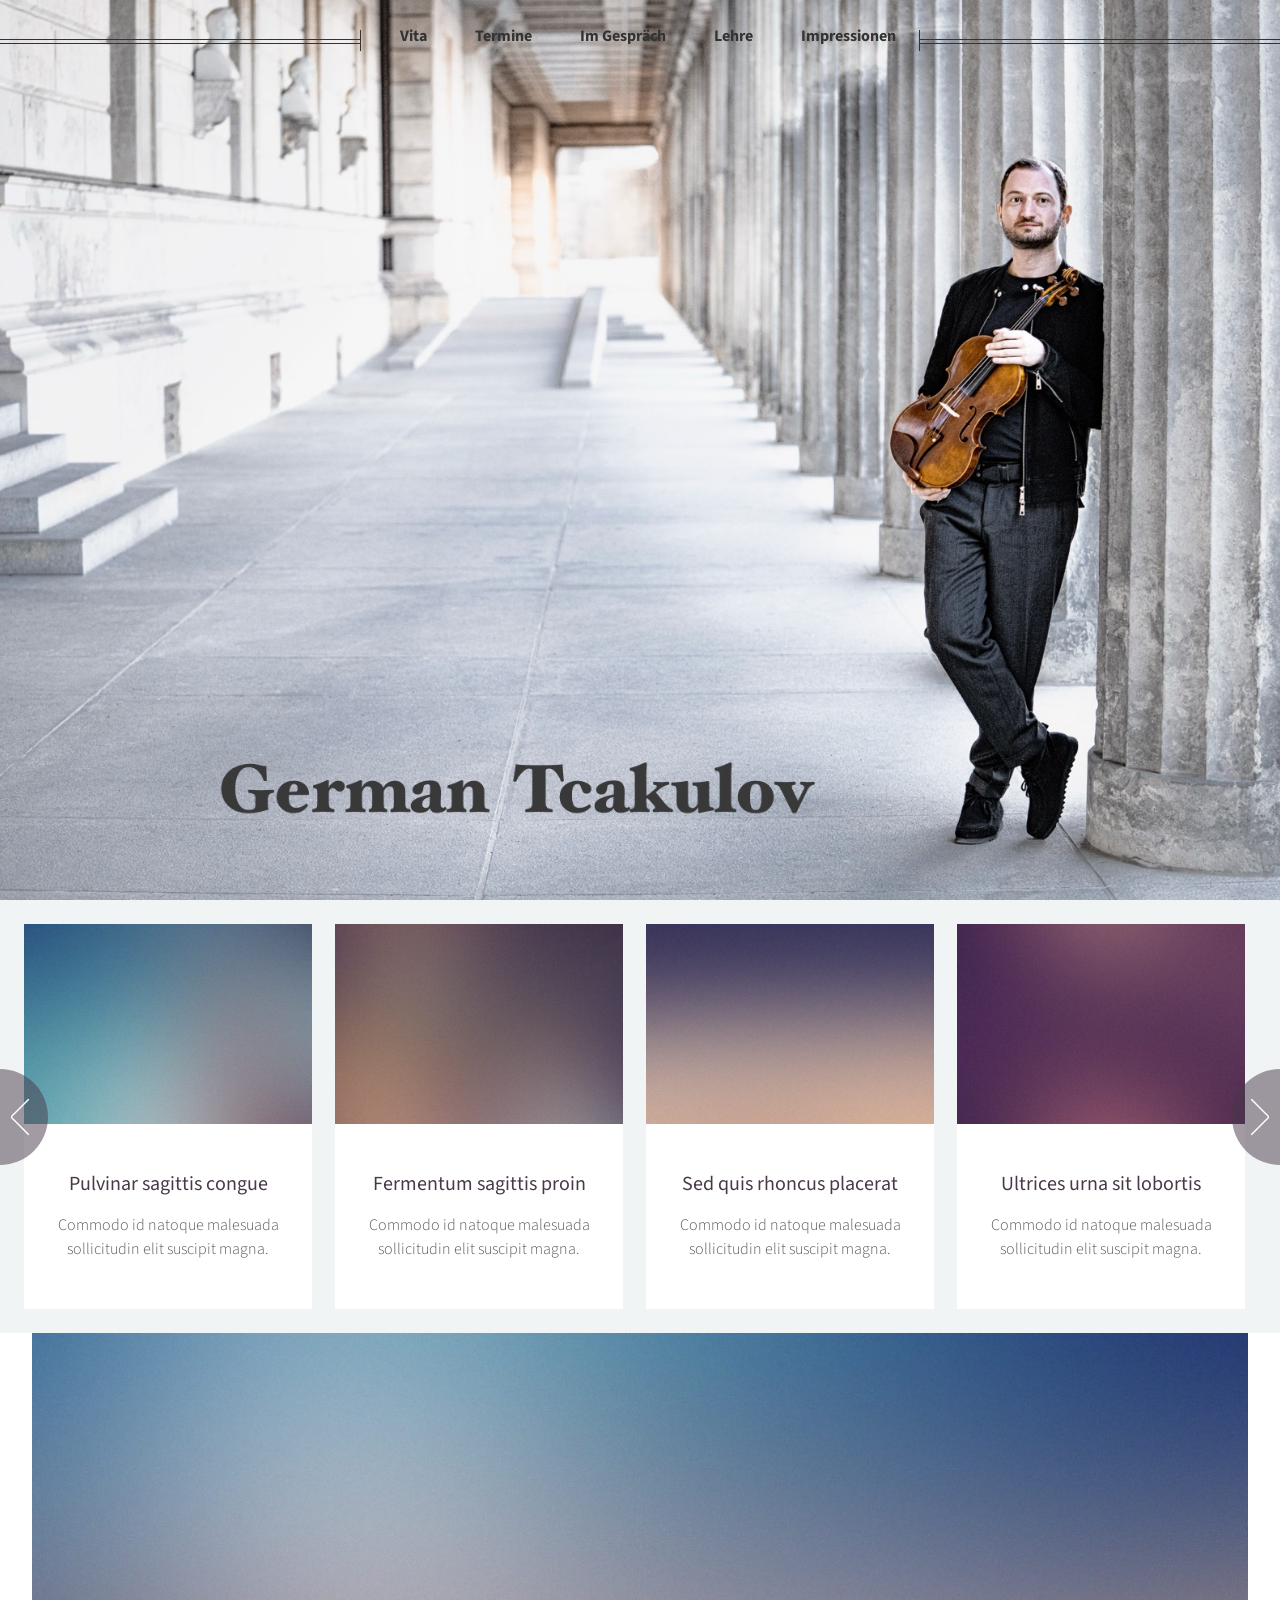
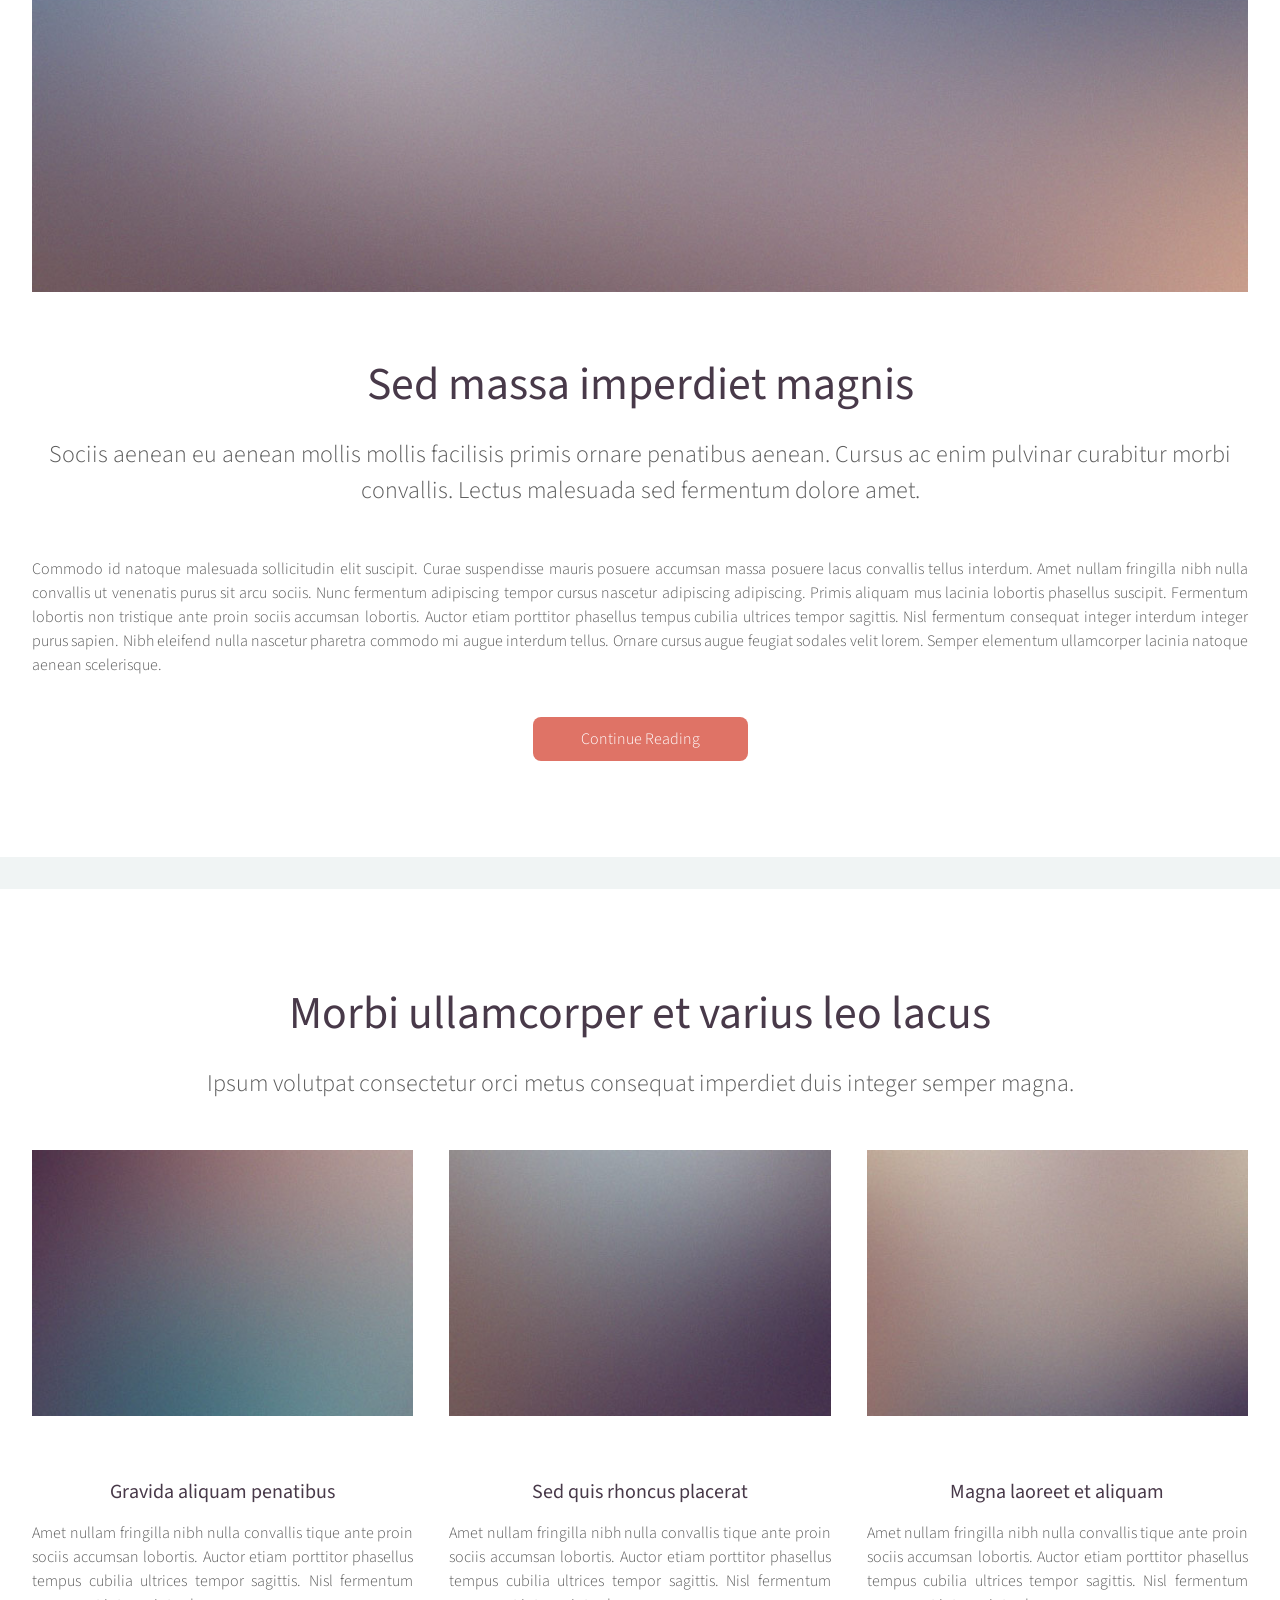
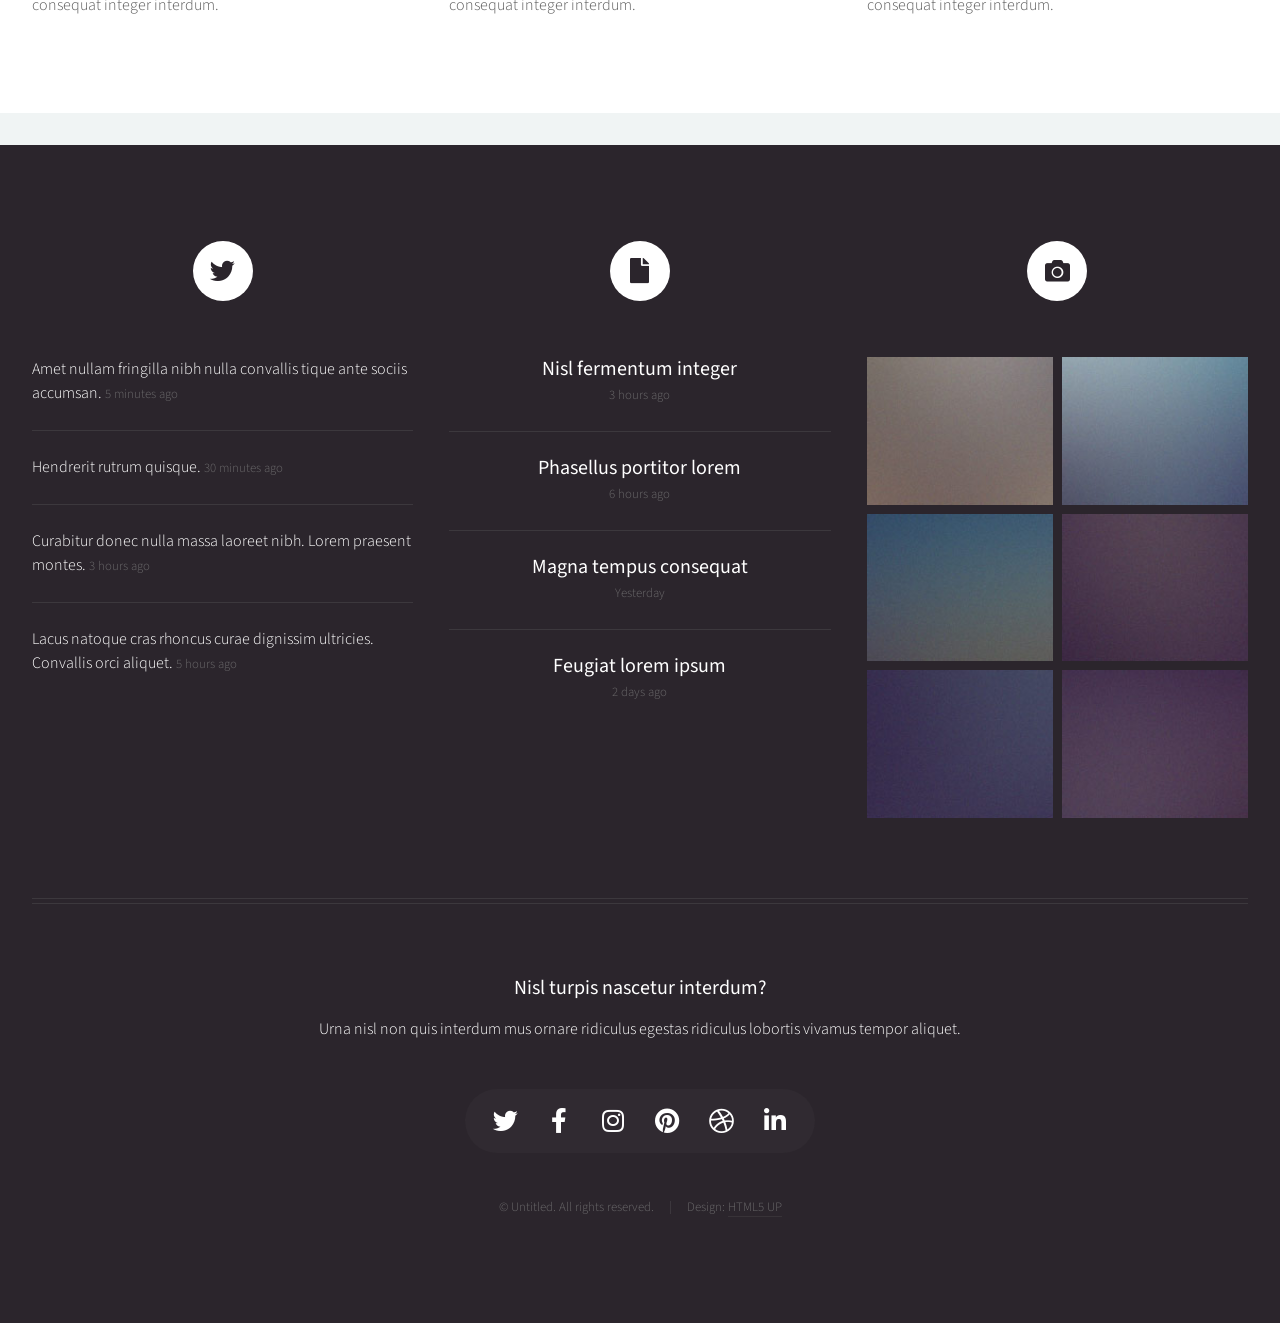
==== index.html @ 3d20ecc6 "Update index.html content" ====
<!DOCTYPE HTML>
<!--
	Helios by HTML5 UP
	html5up.net | @ajlkn
	Free for personal and commercial use under the CCA 3.0 license (html5up.net/license)
-->
<html>
	<head>
		<title>Helios by HTML5 UP</title>
		<meta charset="utf-8" />
		<meta name="viewport" content="width=device-width, initial-scale=1, user-scalable=no" />
		<link rel="stylesheet" href="assets/css/main.css" />
		<noscript><link rel="stylesheet" href="assets/css/noscript.css" /></noscript>
	</head>
	<body class="homepage is-preload">
		<div id="page-wrapper">

			<!-- Header -->
				<div id="header">

					<!-- Inner -->
						<div class="inner">
							<header>
								<h1><a href="index.html" id="logo"></a></h1>
								<hr />
								<p></p>
							</header>
							<footer>
								<a </a>
							</footer>
						</div>

					<!-- Nav -->
						<nav id="nav">
							<ul>
								<li><a href="index.html">  Vita</a></li>
								<li><a href="right-sidebar.html">Termine</a></li>
								<li><a href="right-sidebar.html">Im Gespräch</a></li>
								<li><a href="right-sidebar.html">Lehre</a></li>
								<li><a href="right-sidebar.html">Impressionen</a></li>
							<ul>
						</nav>

				</div>

		

			<!-- Carousel -->
				<section class="carousel">
					<div class="reel">

						<article>
							<a href="#" class="image featured"><img src="images/pic01.jpg" alt="" /></a>
							<header>
								<h3><a href="#">Pulvinar sagittis congue</a></h3>
							</header>
							<p>Commodo id natoque malesuada sollicitudin elit suscipit magna.</p>
						</article>

						<article>
							<a href="#" class="image featured"><img src="images/pic02.jpg" alt="" /></a>
							<header>
								<h3><a href="#">Fermentum sagittis proin</a></h3>
							</header>
							<p>Commodo id natoque malesuada sollicitudin elit suscipit magna.</p>
						</article>

						<article>
							<a href="#" class="image featured"><img src="images/pic03.jpg" alt="" /></a>
							<header>
								<h3><a href="#">Sed quis rhoncus placerat</a></h3>
							</header>
							<p>Commodo id natoque malesuada sollicitudin elit suscipit magna.</p>
						</article>

						<article>
							<a href="#" class="image featured"><img src="images/pic04.jpg" alt="" /></a>
							<header>
								<h3><a href="#">Ultrices urna sit lobortis</a></h3>
							</header>
							<p>Commodo id natoque malesuada sollicitudin elit suscipit magna.</p>
						</article>

						<article>
							<a href="#" class="image featured"><img src="images/pic05.jpg" alt="" /></a>
							<header>
								<h3><a href="#">Varius magnis sollicitudin</a></h3>
							</header>
							<p>Commodo id natoque malesuada sollicitudin elit suscipit magna.</p>
						</article>

						<article>
							<a href="#" class="image featured"><img src="images/pic01.jpg" alt="" /></a>
							<header>
								<h3><a href="#">Pulvinar sagittis congue</a></h3>
							</header>
							<p>Commodo id natoque malesuada sollicitudin elit suscipit magna.</p>
						</article>

						<article>
							<a href="#" class="image featured"><img src="images/pic02.jpg" alt="" /></a>
							<header>
								<h3><a href="#">Fermentum sagittis proin</a></h3>
							</header>
							<p>Commodo id natoque malesuada sollicitudin elit suscipit magna.</p>
						</article>

						<article>
							<a href="#" class="image featured"><img src="images/pic03.jpg" alt="" /></a>
							<header>
								<h3><a href="#">Sed quis rhoncus placerat</a></h3>
							</header>
							<p>Commodo id natoque malesuada sollicitudin elit suscipit magna.</p>
						</article>

						<article>
							<a href="#" class="image featured"><img src="images/pic04.jpg" alt="" /></a>
							<header>
								<h3><a href="#">Ultrices urna sit lobortis</a></h3>
							</header>
							<p>Commodo id natoque malesuada sollicitudin elit suscipit magna.</p>
						</article>

						<article>
							<a href="#" class="image featured"><img src="images/pic05.jpg" alt="" /></a>
							<header>
								<h3><a href="#">Varius magnis sollicitudin</a></h3>
							</header>
							<p>Commodo id natoque malesuada sollicitudin elit suscipit magna.</p>
						</article>

					</div>
				</section>

			<!-- Main -->
				<div class="wrapper style2">

					<article id="main" class="container special">
						<a href="#" class="image featured"><img src="images/pic06.jpg" alt="" /></a>
						<header>
							<h2><a href="#">Sed massa imperdiet magnis</a></h2>
							<p>
								Sociis aenean eu aenean mollis mollis facilisis primis ornare penatibus aenean. Cursus ac enim
								pulvinar curabitur morbi convallis. Lectus malesuada sed fermentum dolore amet.
							</p>
						</header>
						<p>
							Commodo id natoque malesuada sollicitudin elit suscipit. Curae suspendisse mauris posuere accumsan massa
							posuere lacus convallis tellus interdum. Amet nullam fringilla nibh nulla convallis ut venenatis purus
							sit arcu sociis. Nunc fermentum adipiscing tempor cursus nascetur adipiscing adipiscing. Primis aliquam
							mus lacinia lobortis phasellus suscipit. Fermentum lobortis non tristique ante proin sociis accumsan
							lobortis. Auctor etiam porttitor phasellus tempus cubilia ultrices tempor sagittis. Nisl fermentum
							consequat integer interdum integer purus sapien. Nibh eleifend nulla nascetur pharetra commodo mi augue
							interdum tellus. Ornare cursus augue feugiat sodales velit lorem. Semper elementum ullamcorper lacinia
							natoque aenean scelerisque.
						</p>
						<footer>
							<a href="#" class="button">Continue Reading</a>
						</footer>
					</article>

				</div>

			<!-- Features -->
				<div class="wrapper style1">

					<section id="features" class="container special">
						<header>
							<h2>Morbi ullamcorper et varius leo lacus</h2>
							<p>Ipsum volutpat consectetur orci metus consequat imperdiet duis integer semper magna.</p>
						</header>
						<div class="row">
							<article class="col-4 col-12-mobile special">
								<a href="#" class="image featured"><img src="images/pic07.jpg" alt="" /></a>
								<header>
									<h3><a href="#">Gravida aliquam penatibus</a></h3>
								</header>
								<p>
									Amet nullam fringilla nibh nulla convallis tique ante proin sociis accumsan lobortis. Auctor etiam
									porttitor phasellus tempus cubilia ultrices tempor sagittis. Nisl fermentum consequat integer interdum.
								</p>
							</article>
							<article class="col-4 col-12-mobile special">
								<a href="#" class="image featured"><img src="images/pic08.jpg" alt="" /></a>
								<header>
									<h3><a href="#">Sed quis rhoncus placerat</a></h3>
								</header>
								<p>
									Amet nullam fringilla nibh nulla convallis tique ante proin sociis accumsan lobortis. Auctor etiam
									porttitor phasellus tempus cubilia ultrices tempor sagittis. Nisl fermentum consequat integer interdum.
								</p>
							</article>
							<article class="col-4 col-12-mobile special">
								<a href="#" class="image featured"><img src="images/pic09.jpg" alt="" /></a>
								<header>
									<h3><a href="#">Magna laoreet et aliquam</a></h3>
								</header>
								<p>
									Amet nullam fringilla nibh nulla convallis tique ante proin sociis accumsan lobortis. Auctor etiam
									porttitor phasellus tempus cubilia ultrices tempor sagittis. Nisl fermentum consequat integer interdum.
								</p>
							</article>
						</div>
					</section>

				</div>

			<!-- Footer -->
				<div id="footer">
					<div class="container">
						<div class="row">

							<!-- Tweets -->
								<section class="col-4 col-12-mobile">
									<header>
										<h2 class="icon brands fa-twitter circled"><span class="label">Tweets</span></h2>
									</header>
									<ul class="divided">
										<li>
											<article class="tweet">
												Amet nullam fringilla nibh nulla convallis tique ante sociis accumsan.
												<span class="timestamp">5 minutes ago</span>
											</article>
										</li>
										<li>
											<article class="tweet">
												Hendrerit rutrum quisque.
												<span class="timestamp">30 minutes ago</span>
											</article>
										</li>
										<li>
											<article class="tweet">
												Curabitur donec nulla massa laoreet nibh. Lorem praesent montes.
												<span class="timestamp">3 hours ago</span>
											</article>
										</li>
										<li>
											<article class="tweet">
												Lacus natoque cras rhoncus curae dignissim ultricies. Convallis orci aliquet.
												<span class="timestamp">5 hours ago</span>
											</article>
										</li>
									</ul>
								</section>

							<!-- Posts -->
								<section class="col-4 col-12-mobile">
									<header>
										<h2 class="icon solid fa-file circled"><span class="label">Posts</span></h2>
									</header>
									<ul class="divided">
										<li>
											<article class="post stub">
												<header>
													<h3><a href="#">Nisl fermentum integer</a></h3>
												</header>
												<span class="timestamp">3 hours ago</span>
											</article>
										</li>
										<li>
											<article class="post stub">
												<header>
													<h3><a href="#">Phasellus portitor lorem</a></h3>
												</header>
												<span class="timestamp">6 hours ago</span>
											</article>
										</li>
										<li>
											<article class="post stub">
												<header>
													<h3><a href="#">Magna tempus consequat</a></h3>
												</header>
												<span class="timestamp">Yesterday</span>
											</article>
										</li>
										<li>
											<article class="post stub">
												<header>
													<h3><a href="#">Feugiat lorem ipsum</a></h3>
												</header>
												<span class="timestamp">2 days ago</span>
											</article>
										</li>
									</ul>
								</section>

							<!-- Photos -->
								<section class="col-4 col-12-mobile">
									<header>
										<h2 class="icon solid fa-camera circled"><span class="label">Photos</span></h2>
									</header>
									<div class="row gtr-25">
										<div class="col-6">
											<a href="#" class="image fit"><img src="images/pic10.jpg" alt="" /></a>
										</div>
										<div class="col-6">
											<a href="#" class="image fit"><img src="images/pic11.jpg" alt="" /></a>
										</div>
										<div class="col-6">
											<a href="#" class="image fit"><img src="images/pic12.jpg" alt="" /></a>
										</div>
										<div class="col-6">
											<a href="#" class="image fit"><img src="images/pic13.jpg" alt="" /></a>
										</div>
										<div class="col-6">
											<a href="#" class="image fit"><img src="images/pic14.jpg" alt="" /></a>
										</div>
										<div class="col-6">
											<a href="#" class="image fit"><img src="images/pic15.jpg" alt="" /></a>
										</div>
									</div>
								</section>

						</div>
						<hr />
						<div class="row">
							<div class="col-12">

								<!-- Contact -->
									<section class="contact">
										<header>
											<h3>Nisl turpis nascetur interdum?</h3>
										</header>
										<p>Urna nisl non quis interdum mus ornare ridiculus egestas ridiculus lobortis vivamus tempor aliquet.</p>
										<ul class="icons">
											<li><a href="#" class="icon brands fa-twitter"><span class="label">Twitter</span></a></li>
											<li><a href="#" class="icon brands fa-facebook-f"><span class="label">Facebook</span></a></li>
											<li><a href="#" class="icon brands fa-instagram"><span class="label">Instagram</span></a></li>
											<li><a href="#" class="icon brands fa-pinterest"><span class="label">Pinterest</span></a></li>
											<li><a href="#" class="icon brands fa-dribbble"><span class="label">Dribbble</span></a></li>
											<li><a href="#" class="icon brands fa-linkedin-in"><span class="label">Linkedin</span></a></li>
										</ul>
									</section>

								<!-- Copyright -->
									<div class="copyright">
										<ul class="menu">
											<li>&copy; Untitled. All rights reserved.</li><li>Design: <a href="http://html5up.net">HTML5 UP</a></li>
										</ul>
									</div>

							</div>

						</div>
					</div>
				</div>

		</div>

		<!-- Scripts -->
			<script src="assets/js/jquery.min.js"></script>
			<script src="assets/js/jquery.dropotron.min.js"></script>
			<script src="assets/js/jquery.scrolly.min.js"></script>
			<script src="assets/js/jquery.scrollex.min.js"></script>
			<script src="assets/js/browser.min.js"></script>
			<script src="assets/js/breakpoints.min.js"></script>
			<script src="assets/js/util.js"></script>
			<script src="assets/js/main.js"></script>

	</body>
</html>
---- assets/css/main.css ----
@import url("https://fonts.googleapis.com/css?family=Source+Sans+Pro:300,300italic,400,400italic,600");
@import url("fontawesome-all.min.css");

/*
	Helios by HTML5 UP
	html5up.net | @ajlkn
	Free for personal and commercial use under the CCA 3.0 license (html5up.net/license)
*/

html, body, div, span, applet, object,
iframe, h1, h2, h3, h4, h5, h6, p, blockquote,
pre, a, abbr, acronym, address, big, cite,
code, del, dfn, em, img, ins, kbd, q, s, samp,
small, strike, strong, sub, sup, tt, var, b,
u, i, center, dl, dt, dd, ol, ul, li, fieldset,
form, label, legend, table, caption, tbody,
tfoot, thead, tr, th, td, article, aside,
canvas, details, embed, figure, figcaption,
footer, header, hgroup, menu, nav, output, ruby,
section, summary, time, mark, audio, video {
	margin: 0;
	padding: 0;
	border: 0;
	font-size: 100%;
	font: inherit;
	vertical-align: baseline;}

article, aside, details, figcaption, figure,
footer, header, hgroup, menu, nav, section {
	display: block;}

body {
	line-height: 1;
}

ol, ul {
	list-style: none;
}

blockquote, q {
	quotes: none;
}

	blockquote:before, blockquote:after, q:before, q:after {
		content: '';
		content: none;
	}

table {
	border-collapse: collapse;
	border-spacing: 0;
}

body {
	-webkit-text-size-adjust: none;
}

mark {
	background-color: transparent;
	color: inherit;
}

input::-moz-focus-inner {
	border: 0;
	padding: 0;
}

input, select, textarea {
	-moz-appearance: none;
	-webkit-appearance: none;
	-ms-appearance: none;
	appearance: none;
}

/* Basic */

	html {
		box-sizing: border-box;
	}

	*, *:before, *:after {
		box-sizing: inherit;
	}

	body {
		background: #f0f4f4;
		color: #5b5b5b;
		font-size: 15pt;
		line-height: 1.85em;
		font-family: 'Source Sans Pro', sans-serif;
		font-weight: 300;
	}

		body.is-preload *, body.is-preload *:before, body.is-preload *:after {
			-moz-animation: none !important;
			-webkit-animation: none !important;
			-ms-animation: none !important;
			animation: none !important;
			-moz-transition: none !important;
			-webkit-transition: none !important;
			-ms-transition: none !important;
			transition: none !important;
		}

	input, textarea, select {
		font-size: 15pt;
		line-height: 1.85em;
		font-family: 'Source Sans Pro', sans-serif;
		font-weight: 300;
	}

	h1, h2, h3, h4, h5, h6 {
		font-weight: 400;
		color: #483949;
		line-height: 1.25em;
	}

	h1 a, h2 a, h3 a, h4 a, h5 a, h6 a {
		color: inherit;
		text-decoration: none;
		border-bottom-color: transparent;
	}

	h1 strong, h2 strong, h3 strong, h4 strong, h5 strong, h6 strong {
		font-weight: 600;
	}

	h2 {
		font-size: 2.85em;
	}

	h3 {
		font-size: 1.25em;
	}

	h4 {
		font-size: 1em;
		margin: 0 0 0.25em 0;
	}

	strong, b {
		font-weight: 400;
		color: #483949;
	}

	em, i {
		font-style: italic;
	}

	a {
		color: inherit;
		border-bottom: solid 1px rgba(128, 128, 128, 0.15);
		text-decoration: none;
		-moz-transition: background-color 0.35s ease-in-out, color 0.35s ease-in-out, border-bottom-color 0.35s ease-in-out;
		-webkit-transition: background-color 0.35s ease-in-out, color 0.35s ease-in-out, border-bottom-color 0.35s ease-in-out;
		-ms-transition: background-color 0.35s ease-in-out, color 0.35s ease-in-out, border-bottom-color 0.35s ease-in-out;
		transition: background-color 0.35s ease-in-out, color 0.35s ease-in-out, border-bottom-color 0.35s ease-in-out;
	}

		a:hover {
			color: #ef8376;
			border-bottom-color: transparent;
		}

	sub {
		position: relative;
		top: 0.5em;
		font-size: 0.8em;
	}

	sup {
		position: relative;
		top: -0.5em;
		font-size: 0.8em;
	}

	blockquote {
		border-left: solid 0.5em #ddd;
		padding: 1em 0 1em 2em;
		font-style: italic;
	}

	p, ul, ol, dl, table {
		margin-bottom: 1em;
	}

	p {
		text-align: justify;
	}

	br.clear {
		clear: both;
	}

	hr {
		position: relative;
		display: block;
		border: 0;
		top: 4.5em;
		margin-bottom: 9em;
		height: 6px;
		border-top: solid 1px rgba(128, 128, 128, 0.2);
		border-bottom: solid 1px rgba(128, 128, 128, 0.2);
	}

		hr:before, hr:after {
			content: '';
			position: absolute;
			top: -8px;
			display: block;
			width: 1px;
			height: 21px;
			background: rgba(128, 128, 128, 0.2);
		}

		hr:before {
			left: -1px;
		}

		hr:after {
			right: -1px;
		}

	.timestamp {
		color: rgba(128, 128, 128, 0.75);
		font-size: 0.8em;
	}

/* Container */

	.container {
		margin: 0 auto;
		max-width: 100%;
		width: 1400px;
	}

		@media screen and (max-width: 1680px) {

			.container {
				width: 1200px;
			}

		}

		@media screen and (max-width: 1280px) {

			.container {
				width: 100%;
			}

		}

		@media screen and (max-width: 960px) {

			.container {
				width: 100%;
			}

		}

		@media screen and (max-width: 840px) {

			.container {
				width: 100%;
			}

		}

		@media screen and (max-width: 736px) {

			.container {
				width: 100%;
			}

		}

/* Row */

	.row {
		display: flex;
		flex-wrap: wrap;
		box-sizing: border-box;
		align-items: stretch;
	}

		.row > * {
			box-sizing: border-box;
		}

		.row.gtr-uniform > * > :last-child {
			margin-bottom: 0;
		}

		.row.aln-left {
			justify-content: flex-start;
		}

		.row.aln-center {
			justify-content: center;
		}

		.row.aln-right {
			justify-content: flex-end;
		}

		.row.aln-top {
			align-items: flex-start;
		}

		.row.aln-middle {
			align-items: center;
		}

		.row.aln-bottom {
			align-items: flex-end;
		}

		.row > .imp {
			order: -1;
		}

		.row > .col-1 {
			width: 8.33333%;
		}

		.row > .off-1 {
			margin-left: 8.33333%;
		}

		.row > .col-2 {
			width: 16.66667%;
		}

		.row > .off-2 {
			margin-left: 16.66667%;
		}

		.row > .col-3 {
			width: 25%;
		}

		.row > .off-3 {
			margin-left: 25%;
		}

		.row > .col-4 {
			width: 33.33333%;
		}

		.row > .off-4 {
			margin-left: 33.33333%;
		}

		.row > .col-5 {
			width: 41.66667%;
		}

		.row > .off-5 {
			margin-left: 41.66667%;
		}

		.row > .col-6 {
			width: 50%;
		}

		.row > .off-6 {
			margin-left: 50%;
		}

		.row > .col-7 {
			width: 58.33333%;
		}

		.row > .off-7 {
			margin-left: 58.33333%;
		}

		.row > .col-8 {
			width: 66.66667%;
		}

		.row > .off-8 {
			margin-left: 66.66667%;
		}

		.row > .col-9 {
			width: 75%;
		}

		.row > .off-9 {
			margin-left: 75%;
		}

		.row > .col-10 {
			width: 83.33333%;
		}

		.row > .off-10 {
			margin-left: 83.33333%;
		}

		.row > .col-11 {
			width: 91.66667%;
		}

		.row > .off-11 {
			margin-left: 91.66667%;
		}

		.row > .col-12 {
			width: 100%;
		}

		.row > .off-12 {
			margin-left: 100%;
		}

		.row.gtr-0 {
			margin-top: 0px;
			margin-left: 0px;
		}

			.row.gtr-0 > * {
				padding: 0px 0 0 0px;
			}

			.row.gtr-0.gtr-uniform {
				margin-top: 0px;
			}

				.row.gtr-0.gtr-uniform > * {
					padding-top: 0px;
				}

		.row.gtr-25 {
			margin-top: -10px;
			margin-left: -10px;
		}

			.row.gtr-25 > * {
				padding: 10px 0 0 10px;
			}

			.row.gtr-25.gtr-uniform {
				margin-top: -10px;
			}

				.row.gtr-25.gtr-uniform > * {
					padding-top: 10px;
				}

		.row.gtr-50 {
			margin-top: -20px;
			margin-left: -20px;
		}

			.row.gtr-50 > * {
				padding: 20px 0 0 20px;
			}

			.row.gtr-50.gtr-uniform {
				margin-top: -20px;
			}

				.row.gtr-50.gtr-uniform > * {
					padding-top: 20px;
				}

		.row {
			margin-top: -40px;
			margin-left: -40px;
		}

			.row > * {
				padding: 40px 0 0 40px;
			}

			.row.gtr-uniform {
				margin-top: -40px;
			}

				.row.gtr-uniform > * {
					padding-top: 40px;
				}

		.row.gtr-150 {
			margin-top: -60px;
			margin-left: -60px;
		}

			.row.gtr-150 > * {
				padding: 60px 0 0 60px;
			}

			.row.gtr-150.gtr-uniform {
				margin-top: -60px;
			}

				.row.gtr-150.gtr-uniform > * {
					padding-top: 60px;
				}

		.row.gtr-200 {
			margin-top: -80px;
			margin-left: -80px;
		}

			.row.gtr-200 > * {
				padding: 80px 0 0 80px;
			}

			.row.gtr-200.gtr-uniform {
				margin-top: -80px;
			}

				.row.gtr-200.gtr-uniform > * {
					padding-top: 80px;
				}

		@media screen and (max-width: 1680px) {

			.row {
				display: flex;
				flex-wrap: wrap;
				box-sizing: border-box;
				align-items: stretch;
			}

				.row > * {
					box-sizing: border-box;
				}

				.row.gtr-uniform > * > :last-child {
					margin-bottom: 0;
				}

				.row.aln-left {
					justify-content: flex-start;
				}

				.row.aln-center {
					justify-content: center;
				}

				.row.aln-right {
					justify-content: flex-end;
				}

				.row.aln-top {
					align-items: flex-start;
				}

				.row.aln-middle {
					align-items: center;
				}

				.row.aln-bottom {
					align-items: flex-end;
				}

				.row > .imp-wide {
					order: -1;
				}

				.row > .col-1-wide {
					width: 8.33333%;
				}

				.row > .off-1-wide {
					margin-left: 8.33333%;
				}

				.row > .col-2-wide {
					width: 16.66667%;
				}

				.row > .off-2-wide {
					margin-left: 16.66667%;
				}

				.row > .col-3-wide {
					width: 25%;
				}

				.row > .off-3-wide {
					margin-left: 25%;
				}

				.row > .col-4-wide {
					width: 33.33333%;
				}

				.row > .off-4-wide {
					margin-left: 33.33333%;
				}

				.row > .col-5-wide {
					width: 41.66667%;
				}

				.row > .off-5-wide {
					margin-left: 41.66667%;
				}

				.row > .col-6-wide {
					width: 50%;
				}

				.row > .off-6-wide {
					margin-left: 50%;
				}

				.row > .col-7-wide {
					width: 58.33333%;
				}

				.row > .off-7-wide {
					margin-left: 58.33333%;
				}

				.row > .col-8-wide {
					width: 66.66667%;
				}

				.row > .off-8-wide {
					margin-left: 66.66667%;
				}

				.row > .col-9-wide {
					width: 75%;
				}

				.row > .off-9-wide {
					margin-left: 75%;
				}

				.row > .col-10-wide {
					width: 83.33333%;
				}

				.row > .off-10-wide {
					margin-left: 83.33333%;
				}

				.row > .col-11-wide {
					width: 91.66667%;
				}

				.row > .off-11-wide {
					margin-left: 91.66667%;
				}

				.row > .col-12-wide {
					width: 100%;
				}

				.row > .off-12-wide {
					margin-left: 100%;
				}

				.row.gtr-0 {
					margin-top: 0px;
					margin-left: 0px;
				}

					.row.gtr-0 > * {
						padding: 0px 0 0 0px;
					}

					.row.gtr-0.gtr-uniform {
						margin-top: 0px;
					}

						.row.gtr-0.gtr-uniform > * {
							padding-top: 0px;
						}

				.row.gtr-25 {
					margin-top: -10px;
					margin-left: -10px;
				}

					.row.gtr-25 > * {
						padding: 10px 0 0 10px;
					}

					.row.gtr-25.gtr-uniform {
						margin-top: -10px;
					}

						.row.gtr-25.gtr-uniform > * {
							padding-top: 10px;
						}

				.row.gtr-50 {
					margin-top: -20px;
					margin-left: -20px;
				}

					.row.gtr-50 > * {
						padding: 20px 0 0 20px;
					}

					.row.gtr-50.gtr-uniform {
						margin-top: -20px;
					}

						.row.gtr-50.gtr-uniform > * {
							padding-top: 20px;
						}

				.row {
					margin-top: -40px;
					margin-left: -40px;
				}

					.row > * {
						padding: 40px 0 0 40px;
					}

					.row.gtr-uniform {
						margin-top: -40px;
					}

						.row.gtr-uniform > * {
							padding-top: 40px;
						}

				.row.gtr-150 {
					margin-top: -60px;
					margin-left: -60px;
				}

					.row.gtr-150 > * {
						padding: 60px 0 0 60px;
					}

					.row.gtr-150.gtr-uniform {
						margin-top: -60px;
					}

						.row.gtr-150.gtr-uniform > * {
							padding-top: 60px;
						}

				.row.gtr-200 {
					margin-top: -80px;
					margin-left: -80px;
				}

					.row.gtr-200 > * {
						padding: 80px 0 0 80px;
					}

					.row.gtr-200.gtr-uniform {
						margin-top: -80px;
					}

						.row.gtr-200.gtr-uniform > * {
							padding-top: 80px;
						}

		}

		@media screen and (max-width: 1280px) {

			.row {
				display: flex;
				flex-wrap: wrap;
				box-sizing: border-box;
				align-items: stretch;
			}

				.row > * {
					box-sizing: border-box;
				}

				.row.gtr-uniform > * > :last-child {
					margin-bottom: 0;
				}

				.row.aln-left {
					justify-content: flex-start;
				}

				.row.aln-center {
					justify-content: center;
				}

				.row.aln-right {
					justify-content: flex-end;
				}

				.row.aln-top {
					align-items: flex-start;
				}

				.row.aln-middle {
					align-items: center;
				}

				.row.aln-bottom {
					align-items: flex-end;
				}

				.row > .imp-normal {
					order: -1;
				}

				.row > .col-1-normal {
					width: 8.33333%;
				}

				.row > .off-1-normal {
					margin-left: 8.33333%;
				}

				.row > .col-2-normal {
					width: 16.66667%;
				}

				.row > .off-2-normal {
					margin-left: 16.66667%;
				}

				.row > .col-3-normal {
					width: 25%;
				}

				.row > .off-3-normal {
					margin-left: 25%;
				}

				.row > .col-4-normal {
					width: 33.33333%;
				}

				.row > .off-4-normal {
					margin-left: 33.33333%;
				}

				.row > .col-5-normal {
					width: 41.66667%;
				}

				.row > .off-5-normal {
					margin-left: 41.66667%;
				}

				.row > .col-6-normal {
					width: 50%;
				}

				.row > .off-6-normal {
					margin-left: 50%;
				}

				.row > .col-7-normal {
					width: 58.33333%;
				}

				.row > .off-7-normal {
					margin-left: 58.33333%;
				}

				.row > .col-8-normal {
					width: 66.66667%;
				}

				.row > .off-8-normal {
					margin-left: 66.66667%;
				}

				.row > .col-9-normal {
					width: 75%;
				}

				.row > .off-9-normal {
					margin-left: 75%;
				}

				.row > .col-10-normal {
					width: 83.33333%;
				}

				.row > .off-10-normal {
					margin-left: 83.33333%;
				}

				.row > .col-11-normal {
					width: 91.66667%;
				}

				.row > .off-11-normal {
					margin-left: 91.66667%;
				}

				.row > .col-12-normal {
					width: 100%;
				}

				.row > .off-12-normal {
					margin-left: 100%;
				}

				.row.gtr-0 {
					margin-top: 0px;
					margin-left: 0px;
				}

					.row.gtr-0 > * {
						padding: 0px 0 0 0px;
					}

					.row.gtr-0.gtr-uniform {
						margin-top: 0px;
					}

						.row.gtr-0.gtr-uniform > * {
							padding-top: 0px;
						}

				.row.gtr-25 {
					margin-top: -9px;
					margin-left: -9px;
				}

					.row.gtr-25 > * {
						padding: 9px 0 0 9px;
					}

					.row.gtr-25.gtr-uniform {
						margin-top: -9px;
					}

						.row.gtr-25.gtr-uniform > * {
							padding-top: 9px;
						}

				.row.gtr-50 {
					margin-top: -18px;
					margin-left: -18px;
				}

					.row.gtr-50 > * {
						padding: 18px 0 0 18px;
					}

					.row.gtr-50.gtr-uniform {
						margin-top: -18px;
					}

						.row.gtr-50.gtr-uniform > * {
							padding-top: 18px;
						}

				.row {
					margin-top: -36px;
					margin-left: -36px;
				}

					.row > * {
						padding: 36px 0 0 36px;
					}

					.row.gtr-uniform {
						margin-top: -36px;
					}

						.row.gtr-uniform > * {
							padding-top: 36px;
						}

				.row.gtr-150 {
					margin-top: -54px;
					margin-left: -54px;
				}

					.row.gtr-150 > * {
						padding: 54px 0 0 54px;
					}

					.row.gtr-150.gtr-uniform {
						margin-top: -54px;
					}

						.row.gtr-150.gtr-uniform > * {
							padding-top: 54px;
						}

				.row.gtr-200 {
					margin-top: -72px;
					margin-left: -72px;
				}

					.row.gtr-200 > * {
						padding: 72px 0 0 72px;
					}

					.row.gtr-200.gtr-uniform {
						margin-top: -72px;
					}

						.row.gtr-200.gtr-uniform > * {
							padding-top: 72px;
						}

		}

		@media screen and (max-width: 960px) {

			.row {
				display: flex;
				flex-wrap: wrap;
				box-sizing: border-box;
				align-items: stretch;
			}

				.row > * {
					box-sizing: border-box;
				}

				.row.gtr-uniform > * > :last-child {
					margin-bottom: 0;
				}

				.row.aln-left {
					justify-content: flex-start;
				}

				.row.aln-center {
					justify-content: center;
				}

				.row.aln-right {
					justify-content: flex-end;
				}

				.row.aln-top {
					align-items: flex-start;
				}

				.row.aln-middle {
					align-items: center;
				}

				.row.aln-bottom {
					align-items: flex-end;
				}

				.row > .imp-narrow {
					order: -1;
				}

				.row > .col-1-narrow {
					width: 8.33333%;
				}

				.row > .off-1-narrow {
					margin-left: 8.33333%;
				}

				.row > .col-2-narrow {
					width: 16.66667%;
				}

				.row > .off-2-narrow {
					margin-left: 16.66667%;
				}

				.row > .col-3-narrow {
					width: 25%;
				}

				.row > .off-3-narrow {
					margin-left: 25%;
				}

				.row > .col-4-narrow {
					width: 33.33333%;
				}

				.row > .off-4-narrow {
					margin-left: 33.33333%;
				}

				.row > .col-5-narrow {
					width: 41.66667%;
				}

				.row > .off-5-narrow {
					margin-left: 41.66667%;
				}

				.row > .col-6-narrow {
					width: 50%;
				}

				.row > .off-6-narrow {
					margin-left: 50%;
				}

				.row > .col-7-narrow {
					width: 58.33333%;
				}

				.row > .off-7-narrow {
					margin-left: 58.33333%;
				}

				.row > .col-8-narrow {
					width: 66.66667%;
				}

				.row > .off-8-narrow {
					margin-left: 66.66667%;
				}

				.row > .col-9-narrow {
					width: 75%;
				}

				.row > .off-9-narrow {
					margin-left: 75%;
				}

				.row > .col-10-narrow {
					width: 83.33333%;
				}

				.row > .off-10-narrow {
					margin-left: 83.33333%;
				}

				.row > .col-11-narrow {
					width: 91.66667%;
				}

				.row > .off-11-narrow {
					margin-left: 91.66667%;
				}

				.row > .col-12-narrow {
					width: 100%;
				}

				.row > .off-12-narrow {
					margin-left: 100%;
				}

				.row.gtr-0 {
					margin-top: 0px;
					margin-left: 0px;
				}

					.row.gtr-0 > * {
						padding: 0px 0 0 0px;
					}

					.row.gtr-0.gtr-uniform {
						margin-top: 0px;
					}

						.row.gtr-0.gtr-uniform > * {
							padding-top: 0px;
						}

				.row.gtr-25 {
					margin-top: -8px;
					margin-left: -8px;
				}

					.row.gtr-25 > * {
						padding: 8px 0 0 8px;
					}

					.row.gtr-25.gtr-uniform {
						margin-top: -8px;
					}

						.row.gtr-25.gtr-uniform > * {
							padding-top: 8px;
						}

				.row.gtr-50 {
					margin-top: -16px;
					margin-left: -16px;
				}

					.row.gtr-50 > * {
						padding: 16px 0 0 16px;
					}

					.row.gtr-50.gtr-uniform {
						margin-top: -16px;
					}

						.row.gtr-50.gtr-uniform > * {
							padding-top: 16px;
						}

				.row {
					margin-top: -32px;
					margin-left: -32px;
				}

					.row > * {
						padding: 32px 0 0 32px;
					}

					.row.gtr-uniform {
						margin-top: -32px;
					}

						.row.gtr-uniform > * {
							padding-top: 32px;
						}

				.row.gtr-150 {
					margin-top: -48px;
					margin-left: -48px;
				}

					.row.gtr-150 > * {
						padding: 48px 0 0 48px;
					}

					.row.gtr-150.gtr-uniform {
						margin-top: -48px;
					}

						.row.gtr-150.gtr-uniform > * {
							padding-top: 48px;
						}

				.row.gtr-200 {
					margin-top: -64px;
					margin-left: -64px;
				}

					.row.gtr-200 > * {
						padding: 64px 0 0 64px;
					}

					.row.gtr-200.gtr-uniform {
						margin-top: -64px;
					}

						.row.gtr-200.gtr-uniform > * {
							padding-top: 64px;
						}

		}

		@media screen and (max-width: 840px) {

			.row {
				display: flex;
				flex-wrap: wrap;
				box-sizing: border-box;
				align-items: stretch;
			}

				.row > * {
					box-sizing: border-box;
				}

				.row.gtr-uniform > * > :last-child {
					margin-bottom: 0;
				}

				.row.aln-left {
					justify-content: flex-start;
				}

				.row.aln-center {
					justify-content: center;
				}

				.row.aln-right {
					justify-content: flex-end;
				}

				.row.aln-top {
					align-items: flex-start;
				}

				.row.aln-middle {
					align-items: center;
				}

				.row.aln-bottom {
					align-items: flex-end;
				}

				.row > .imp-narrower {
					order: -1;
				}

				.row > .col-1-narrower {
					width: 8.33333%;
				}

				.row > .off-1-narrower {
					margin-left: 8.33333%;
				}

				.row > .col-2-narrower {
					width: 16.66667%;
				}

				.row > .off-2-narrower {
					margin-left: 16.66667%;
				}

				.row > .col-3-narrower {
					width: 25%;
				}

				.row > .off-3-narrower {
					margin-left: 25%;
				}

				.row > .col-4-narrower {
					width: 33.33333%;
				}

				.row > .off-4-narrower {
					margin-left: 33.33333%;
				}

				.row > .col-5-narrower {
					width: 41.66667%;
				}

				.row > .off-5-narrower {
					margin-left: 41.66667%;
				}

				.row > .col-6-narrower {
					width: 50%;
				}

				.row > .off-6-narrower {
					margin-left: 50%;
				}

				.row > .col-7-narrower {
					width: 58.33333%;
				}

				.row > .off-7-narrower {
					margin-left: 58.33333%;
				}

				.row > .col-8-narrower {
					width: 66.66667%;
				}

				.row > .off-8-narrower {
					margin-left: 66.66667%;
				}

				.row > .col-9-narrower {
					width: 75%;
				}

				.row > .off-9-narrower {
					margin-left: 75%;
				}

				.row > .col-10-narrower {
					width: 83.33333%;
				}

				.row > .off-10-narrower {
					margin-left: 83.33333%;
				}

				.row > .col-11-narrower {
					width: 91.66667%;
				}

				.row > .off-11-narrower {
					margin-left: 91.66667%;
				}

				.row > .col-12-narrower {
					width: 100%;
				}

				.row > .off-12-narrower {
					margin-left: 100%;
				}

				.row.gtr-0 {
					margin-top: 0px;
					margin-left: 0px;
				}

					.row.gtr-0 > * {
						padding: 0px 0 0 0px;
					}

					.row.gtr-0.gtr-uniform {
						margin-top: 0px;
					}

						.row.gtr-0.gtr-uniform > * {
							padding-top: 0px;
						}

				.row.gtr-25 {
					margin-top: -8px;
					margin-left: -8px;
				}

					.row.gtr-25 > * {
						padding: 8px 0 0 8px;
					}

					.row.gtr-25.gtr-uniform {
						margin-top: -8px;
					}

						.row.gtr-25.gtr-uniform > * {
							padding-top: 8px;
						}

				.row.gtr-50 {
					margin-top: -16px;
					margin-left: -16px;
				}

					.row.gtr-50 > * {
						padding: 16px 0 0 16px;
					}

					.row.gtr-50.gtr-uniform {
						margin-top: -16px;
					}

						.row.gtr-50.gtr-uniform > * {
							padding-top: 16px;
						}

				.row {
					margin-top: -32px;
					margin-left: -32px;
				}

					.row > * {
						padding: 32px 0 0 32px;
					}

					.row.gtr-uniform {
						margin-top: -32px;
					}

						.row.gtr-uniform > * {
							padding-top: 32px;
						}

				.row.gtr-150 {
					margin-top: -48px;
					margin-left: -48px;
				}

					.row.gtr-150 > * {
						padding: 48px 0 0 48px;
					}

					.row.gtr-150.gtr-uniform {
						margin-top: -48px;
					}

						.row.gtr-150.gtr-uniform > * {
							padding-top: 48px;
						}

				.row.gtr-200 {
					margin-top: -64px;
					margin-left: -64px;
				}

					.row.gtr-200 > * {
						padding: 64px 0 0 64px;
					}

					.row.gtr-200.gtr-uniform {
						margin-top: -64px;
					}

						.row.gtr-200.gtr-uniform > * {
							padding-top: 64px;
						}

		}

		@media screen and (max-width: 736px) {

			.row {
				display: flex;
				flex-wrap: wrap;
				box-sizing: border-box;
				align-items: stretch;
			}

				.row > * {
					box-sizing: border-box;
				}

				.row.gtr-uniform > * > :last-child {
					margin-bottom: 0;
				}

				.row.aln-left {
					justify-content: flex-start;
				}

				.row.aln-center {
					justify-content: center;
				}

				.row.aln-right {
					justify-content: flex-end;
				}

				.row.aln-top {
					align-items: flex-start;
				}

				.row.aln-middle {
					align-items: center;
				}

				.row.aln-bottom {
					align-items: flex-end;
				}

				.row > .imp-mobile {
					order: -1;
				}

				.row > .col-1-mobile {
					width: 8.33333%;
				}

				.row > .off-1-mobile {
					margin-left: 8.33333%;
				}

				.row > .col-2-mobile {
					width: 16.66667%;
				}

				.row > .off-2-mobile {
					margin-left: 16.66667%;
				}

				.row > .col-3-mobile {
					width: 25%;
				}

				.row > .off-3-mobile {
					margin-left: 25%;
				}

				.row > .col-4-mobile {
					width: 33.33333%;
				}

				.row > .off-4-mobile {
					margin-left: 33.33333%;
				}

				.row > .col-5-mobile {
					width: 41.66667%;
				}

				.row > .off-5-mobile {
					margin-left: 41.66667%;
				}

				.row > .col-6-mobile {
					width: 50%;
				}

				.row > .off-6-mobile {
					margin-left: 50%;
				}

				.row > .col-7-mobile {
					width: 58.33333%;
				}

				.row > .off-7-mobile {
					margin-left: 58.33333%;
				}

				.row > .col-8-mobile {
					width: 66.66667%;
				}

				.row > .off-8-mobile {
					margin-left: 66.66667%;
				}

				.row > .col-9-mobile {
					width: 75%;
				}

				.row > .off-9-mobile {
					margin-left: 75%;
				}

				.row > .col-10-mobile {
					width: 83.33333%;
				}

				.row > .off-10-mobile {
					margin-left: 83.33333%;
				}

				.row > .col-11-mobile {
					width: 91.66667%;
				}

				.row > .off-11-mobile {
					margin-left: 91.66667%;
				}

				.row > .col-12-mobile {
					width: 100%;
				}

				.row > .off-12-mobile {
					margin-left: 100%;
				}

				.row.gtr-0 {
					margin-top: 0px;
					margin-left: 0px;
				}

					.row.gtr-0 > * {
						padding: 0px 0 0 0px;
					}

					.row.gtr-0.gtr-uniform {
						margin-top: 0px;
					}

						.row.gtr-0.gtr-uniform > * {
							padding-top: 0px;
						}

				.row.gtr-25 {
					margin-top: -5px;
					margin-left: -5px;
				}

					.row.gtr-25 > * {
						padding: 5px 0 0 5px;
					}

					.row.gtr-25.gtr-uniform {
						margin-top: -5px;
					}

						.row.gtr-25.gtr-uniform > * {
							padding-top: 5px;
						}

				.row.gtr-50 {
					margin-top: -10px;
					margin-left: -10px;
				}

					.row.gtr-50 > * {
						padding: 10px 0 0 10px;
					}

					.row.gtr-50.gtr-uniform {
						margin-top: -10px;
					}

						.row.gtr-50.gtr-uniform > * {
							padding-top: 10px;
						}

				.row {
					margin-top: -20px;
					margin-left: -20px;
				}

					.row > * {
						padding: 20px 0 0 20px;
					}

					.row.gtr-uniform {
						margin-top: -20px;
					}

						.row.gtr-uniform > * {
							padding-top: 20px;
						}

				.row.gtr-150 {
					margin-top: -30px;
					margin-left: -30px;
				}

					.row.gtr-150 > * {
						padding: 30px 0 0 30px;
					}

					.row.gtr-150.gtr-uniform {
						margin-top: -30px;
					}

						.row.gtr-150.gtr-uniform > * {
							padding-top: 30px;
						}

				.row.gtr-200 {
					margin-top: -40px;
					margin-left: -40px;
				}

					.row.gtr-200 > * {
						padding: 40px 0 0 40px;
					}

					.row.gtr-200.gtr-uniform {
						margin-top: -40px;
					}

						.row.gtr-200.gtr-uniform > * {
							padding-top: 40px;
						}

		}

/* Sections/Article */

	section, article {
		margin-bottom: 3em;
	}

		section > :last-child, section:last-child, article > :last-child, article:last-child {
			margin-bottom: 0;
		}

		section.special > header, section.special > footer, article.special > header, article.special > footer {
			text-align: center;
		}

	.row > section, .row > article {
		margin-bottom: 0;
	}

	header {
		margin: 0 0 1em 0;
	}

		header > p {
			display: block;
			font-size: 1.5em;
			margin: 1em 0 2em 0;
			line-height: 1.5em;
			text-align: inherit;
		}

	footer {
		margin: 2.5em 0 0 0;
	}

/* Image */

	.image {
		position: relative;
		display: inline-block;
		border: 0;
		outline: 0;
	}

		.image img {
			display: block;
			width: 100%;
		}

		.image.fit {
			display: block;
			width: 100%;
		}

		.image.featured {
			display: block;
			width: 100%;
			margin: 0 0 4em 0;
		}

		.image.left {
			float: left;
			margin: 0 2em 2em 0;
		}

		.image.centered {
			display: block;
			margin: 0 0 2em 0;
		}

			.image.centered img {
				margin: 0 auto;
				width: auto;
			}

/* List */

	ul {
		list-style: disc;
		padding-left: 1em;
	}

		ul li {
			padding-left: 0.5em;
		}

	ol {
		list-style: decimal;
		padding-left: 1.25em;
	}

		ol li {
			padding-left: 0.25em;
		}

/* Actions */

	ul.actions {
		margin: 3em 0 0 0;
		list-style: none;
		padding-left: 0;
	}

		form ul.actions {
			margin-top: 0;
		}

		ul.actions li {
			display: inline-block;
			margin: 0 0.75em 0 0.75em;
			padding-left: 0;
		}

			ul.actions li:first-child {
				margin-left: 0;
			}

			ul.actions li:last-child {
				margin-right: 0;
			}

/* Divided */

	ul.divided {
		list-style: none;
		padding-left: 0;
	}

		ul.divided li {
			border-top: solid 1px rgba(128, 128, 128, 0.2);
			padding-top: 1.5em;
			margin-top: 1.5em;
			padding-left: 0;
		}

			ul.divided li:first-child {
				border-top: 0;
				padding-top: 0;
				margin-top: 0;
			}

/* Menu */

	ul.menu {
		height: 1em;
		line-height: 1em;
		list-style: none;
		padding-left: 0;
	}

		ul.menu li {
			display: inline-block;
			border-left: solid 1px rgba(128, 128, 128, 0.2);
			padding-left: 1.25em;
			margin-left: 1.25em;
		}

			ul.menu li:first-child {
				border-left: 0;
				padding-left: 0;
				margin-left: 0;
			}

/* Icons */

	ul.icons {
		position: relative;
		background: rgba(128, 128, 128, 0.05);
		border-radius: 4em;
		display: inline-block;
		padding: 0.35em 0.75em 0.35em 0.75em;
		font-size: 1.25em;
		cursor: default;
		list-style: none;
	}

		ul.icons li {
			display: inline-block;
			padding-left: 0;
		}

			ul.icons li a {
				display: inline-block;
				background: none;
				width: 2.5em;
				height: 2.5em;
				line-height: 2.5em;
				text-align: center;
				border-radius: 100%;
				border: 0;
				color: inherit;
			}

				ul.icons li a:hover {
					color: #ef8376;
				}

/* Form */

	form label {
		display: block;
		font-weight: 400;
		color: #483949;
		margin: 0 0 1em 0;
	}

	form input[type="text"],
	form input[type="email"],
	form input[type="password"],
	form select,
	form textarea {
		-webkit-appearance: none;
		display: block;
		border: 0;
		background: #fafafa;
		width: 100%;
		border-radius: 0.5em;
		border: solid 1px #E5E5E5;
		padding: 1em;
		-moz-transition: background-color 0.35s ease-in-out, border-color 0.35s ease-in-out;
		-webkit-transition: background-color 0.35s ease-in-out, border-color 0.35s ease-in-out;
		-ms-transition: background-color 0.35s ease-in-out, border-color 0.35s ease-in-out;
		transition: background-color 0.35s ease-in-out, border-color 0.35s ease-in-out;
	}

		form input[type="text"]:focus,
		form input[type="email"]:focus,
		form input[type="password"]:focus,
		form select:focus,
		form textarea:focus {
			background: #fff;
			border-color: #df7366;
		}

	form input[type="text"],
	form input[type="email"],
	form input[type="password"],
	form select {
		line-height: 1em;
	}

	form textarea {
		min-height: 9em;
	}

	form ::-webkit-input-placeholder {
		color: #555 !important;
	}

	form :-moz-placeholder {
		color: #555 !important;
	}

	form ::-moz-placeholder {
		color: #555 !important;
	}

	form :-ms-input-placeholder {
		color: #555 !important;
	}

	form ::-moz-focus-inner {
		border: 0;
	}

/* Table */

	table {
		width: 100%;
	}

		table.default {
			width: 100%;
		}

			table.default tbody tr {
				border-top: solid 1px #e5e5e5;
			}

				table.default tbody tr:first-child {
					border-top: 0;
				}

				table.default tbody tr:nth-child(2n+1) {
					background: #fafafa;
				}

			table.default td {
				padding: 0.5em 1em 0.5em 1em;
			}

			table.default th {
				text-align: left;
				font-weight: 400;
				padding: 0.5em 1em 0.5em 1em;
			}

			table.default thead {
				border-bottom: solid 2px #e5e5e5;
			}

			table.default tfoot {
				border-top: solid 2px #e5e5e5;
			}

/* Button */

	input[type="button"],
	input[type="submit"],
	input[type="reset"],
	button,
	.button {
		position: relative;
		display: inline-block;
		background: #df7366;
		color: #fff;
		text-align: center;
		border-radius: 0.5em;
		text-decoration: none;
		padding: 0.65em 3em 0.65em 3em;
		border: 0;
		cursor: pointer;
		outline: 0;
		font-weight: 300;
		-moz-transition: background-color 0.35s ease-in-out, color 0.35s ease-in-out, border-bottom-color 0.35s ease-in-out;
		-webkit-transition: background-color 0.35s ease-in-out, color 0.35s ease-in-out, border-bottom-color 0.35s ease-in-out;
		-ms-transition: background-color 0.35s ease-in-out, color 0.35s ease-in-out, border-bottom-color 0.35s ease-in-out;
		transition: background-color 0.35s ease-in-out, color 0.35s ease-in-out, border-bottom-color 0.35s ease-in-out;
	}

		input[type="button"]:hover,
		input[type="submit"]:hover,
		input[type="reset"]:hover,
		button:hover,
		.button:hover {
			color: #fff;
			background: #ef8376;
		}

		input[type="button"].alt,
		input[type="submit"].alt,
		input[type="reset"].alt,
		button.alt,
		.button.alt {
			background: #2B252C;
		}

			input[type="button"].alt:hover,
			input[type="submit"].alt:hover,
			input[type="reset"].alt:hover,
			button.alt:hover,
			.button.alt:hover {
				background: #3B353C;
			}

/* Post */

	.post.stub {
		text-align: center;
	}

		.post.stub header {
			margin: 0;
		}

/* Icons */

	.icon {
		text-decoration: none;
		text-decoration: none;
	}

		.icon:before {
			-moz-osx-font-smoothing: grayscale;
			-webkit-font-smoothing: antialiased;
			display: inline-block;
			font-style: normal;
			font-variant: normal;
			text-rendering: auto;
			line-height: 1;
			text-transform: none !important;
			font-family: 'Font Awesome 5 Free';
			font-weight: 400;
		}

		.icon:before {
			line-height: inherit;
			font-size: 1.25em;
		}

		.icon > .label {
			display: none;
		}

		.icon.solid:before {
			font-weight: 900;
		}

		.icon.brands:before {
			font-family: 'Font Awesome 5 Brands';
		}

		.icon.circled {
			position: relative;
			display: inline-block;
			background: #2b252c;
			color: #fff;
			border-radius: 100%;
			width: 3em;
			height: 3em;
			line-height: 3em;
			text-align: center;
			font-size: 1.25em;
		}

			header .icon.circled {
				margin: 0 0 2em 0;
			}

/* Wrapper */

	.wrapper {
		background: #fff;
		margin: 0 0 2em 0;
		padding: 6em 0 6em 0;
	}

		.wrapper.style2 {
			padding-top: 0;
		}

/* Header */

	#header {
		position: relative;
		background-image: url("/images/header.jpg") !important;
		background-size: cover !important;
		background-position: center center !important;
		background-attachment: fixed !important;
		color: #fff;
		text-align: center;
		padding: 7.5em 0 2em 0;
		cursor: default;
	}

		#header:before {
			content: '';
			display: inline-block;
			vertical-align: middle;
			height: 100%;
		}

		#header .inner {
			position: relative;
			z-index: 1;
			margin: 0;
			display: inline-block;
			vertical-align: middle;
		}

		#header header {
			display: inline-block;
		}

			#header header > p {
				font-size: 1.25em;
				margin: 0;
			}

		#header h1 {
			color: #fff;
			font-size: 3em;
			line-height: 1em;
		}

			#header h1 a {
				color: inherit;
			}

		#header .button {
			display: inline-block;
			border-radius: 100%;
			width: 4.5em;
			height: 4.5em;
			line-height: 4.5em;
			text-align: center;
			font-size: 1.25em;
			padding: 0;
		}

		#header hr {
			top: 1.5em;
			margin-bottom: 3em;
			border-bottom-color: rgba(192, 192, 192, 0.35);
			box-shadow: inset 0 1px 0 0 rgba(192, 192, 192, 0.35);
		}

			#header hr:before, #header hr:after {
				background: rgba(192, 192, 192, 0.35);
			}

		#header footer {
			margin: 1em 0 0 0;
		}

	body.homepage #header {
		height: 100vh;
		min-height: 40em;
	}

		body.homepage #header h1 {
			font-size: 4em;
		}

		body.homepage #header:after {
			content: '';
			background: #1C0920;
			display: block;
			position: absolute;
			left: 0;
			top: 0;
			width: 100%;
			height: 100%;
			opacity: 0;
			-moz-transition: opacity 2.5s ease-in-out;
			-webkit-transition: opacity 2.5s ease-in-out;
			-ms-transition: opacity 2.5s ease-in-out;
			transition: opacity 2.5s ease-in-out;
			-moz-transition-delay: 0.5s;
			-webkit-transition-delay: 0.5s;
			-ms-transition-delay: 0.5s;
			transition-delay: 0.5s;
		}

	body.homepage.is-preload #header:after {
		opacity: 1;
	}

/* Nav */

	#nav {
		position: absolute;
		top: 0;
		left: 0;
		width: 100%;
		text-align: center;
		padding: 1.5em 0 1.5em 0;
		z-index: 1;
		overflow: hidden;
	}

		#nav > ul {
			line-height: 0px;
			position: relative;
			display: inline-block;
			margin: 0;
			height: 21px;
			border-left: solid 1px #333 !important;
			border-right: solid 1px #333 !important;
		}

			#nav > ul:before, #nav > ul:after {
				content: '';
				display: block;
				width: 300%;
				position: absolute;
				top: 50%;
				margin-top: -2px;
				height: 5px;
				border-top: solid 1px #333 !important;
				border-bottom: solid 1px #333 !important;
			}

			#nav > ul:before {
				left: 100%;
				margin-left: 1px;
			}

			#nav > ul:after {
				right: 100%;
				margin-right: 1px;
			}

			#nav > ul > li {
				display: inline-block;
				margin: -9px 0.5em 0 0.5em;
				border-radius: 0.5em;
				padding: 0.85em;
				border: solid 1px transparent;
				-moz-transition: color 0.35s ease-in-out, border-color 0.35s ease-in-out;
				-webkit-transition: color 0.35s ease-in-out, border-color 0.35s ease-in-out;
				-ms-transition: color 0.35s ease-in-out, border-color 0.35s ease-in-out;
				transition: color 0.35s ease-in-out, border-color 0.35s ease-in-out;
			}

				#nav > ul > li.active {
					border-color: #333;
				}

				#nav > ul > li > a, #nav > ul > li > span {
					display: block;
					color: #333 !important;
					text-decoration: none;
					border: 0;
					outline: 0;
					font-weight: bold !important;
				}

				#nav > ul > li > ul {
					display: none;
				}

	.dropotron {
		background: #333;
		padding: 1em 1.25em 1em 1.25em;
		line-height: 1em;
		height: auto;
		text-align: left;
		border-radius: 0.5em;
		box-shadow: 0 0.15em 0.25em 0 #333;
		min-width: 12em;
		margin-top: -1em;
		list-style: none;
	}

		.dropotron li {
			border-top: solid 1px #333;
			color: #5b5b5b;
			padding-left: 0;
		}

			.dropotron li:first-child {
				border-top: 0;
			}

			.dropotron li:hover {
				color: #ef8376;
			}

			.dropotron li a, .dropotron li span {
				display: block;
				border: 0;
				padding: 0.5em 0 0.5em 0;
				-moz-transition: color 0.35s ease-in-out;
				-webkit-transition: color 0.35s ease-in-out;
				-ms-transition: color 0.35s ease-in-out;
				transition: color 0.35s ease-in-out;
			}

		.dropotron.level-0 {
			margin-top: 2em;
			font-size: 0.9em;
		}

			.dropotron.level-0:before {
				content: '';
				position: absolute;
				left: 50%;
				top: -0.7em;
				margin-left: -0.75em;
				border-bottom: solid 0.75em #333;
				border-left: solid 0.75em #333;
				border-right: solid 0.75em #333;
			}

/* Banner */

	#banner {
		background: #fff;
		text-align: center;
		padding: 4.5em 0 4.5em 0;
		margin-bottom: 0;
	}

		#banner header > p {
			margin-bottom: 0;
		}

/* Content */

	#content > hr {
		top: 3em;
		margin-bottom: 6em;
	}

	#content > section {
		margin-bottom: 0;
	}

/* Sidebar */

	#sidebar > hr {
		top: 3em;
		margin-bottom: 6em;
	}

		#sidebar > hr.first {
			display: none;
		}

	#sidebar > section {
		margin-bottom: 0;
	}

/* Main */

	#main {
		margin-bottom: 0;
	}

		#main section:first-of-type {
			padding-top: 2em;
		}

/* Footer */

	#footer {
		position: relative;
		overflow: hidden;
		padding: 6em 0 6em 0;
		background: #2b252c;
		color: #fff;
	}

		#footer .icon.circled {
			background: #fff;
			color: #2b252c;
		}

		#footer header {
			text-align: center;
			cursor: default;
		}

		#footer h2, #footer h3, #footer h4, #footer h5, #footer h6 {
			color: #fff;
		}

		#footer .contact {
			text-align: center;
		}

			#footer .contact p {
				text-align: center;
				margin: 0 0 3em 0;
			}

		#footer .copyright {
			text-align: center;
			color: rgba(128, 128, 128, 0.75);
			font-size: 0.8em;
			cursor: default;
		}

			#footer .copyright a {
				color: rgba(128, 128, 128, 0.75);
			}

				#footer .copyright a:hover {
					color: rgba(212, 212, 212, 0.85);
				}

/* Carousel */

	.carousel {
		position: relative;
		overflow: hidden;
		padding: 2em 0 2em 0;
		margin-bottom: 0;
	}

		.carousel .forward, .carousel .backward {
			position: absolute;
			top: 50%;
			width: 6em;
			height: 12em;
			margin-top: -6em;
			cursor: pointer;
		}

			.carousel .forward:before, .carousel .backward:before {
				content: '';
				display: block;
				width: 6em;
				height: 6em;
				border-radius: 100%;
				background-color: rgba(72, 57, 73, 0.5);
				position: absolute;
				top: 50%;
				margin-top: -3em;
				-moz-transition: background-color 0.35s ease-in-out;
				-webkit-transition: background-color 0.35s ease-in-out;
				-o-transition: background-color 0.35s ease-in-out;
				-ms-transition: background-color 0.35s ease-in-out;
				transition: background-color 0.35s ease-in-out;
				-webkit-backface-visibility: hidden;
			}

			.carousel .forward:after, .carousel .backward:after {
				content: '';
				width: 3em;
				height: 3em;
				position: absolute;
				top: 50%;
				margin: -1.5em 0 0 0;
				background: url("images/arrow.svg") no-repeat center center;
			}

			.carousel .forward:hover:before, .carousel .backward:hover:before {
				background-color: rgba(239, 131, 118, 0.75);
			}

		.carousel .forward {
			right: 0;
		}

			.carousel .forward:before {
				right: -3em;
			}

			.carousel .forward:after {
				right: -0.25em;
			}

		.carousel .backward {
			left: 0;
		}

			.carousel .backward:before {
				left: -3em;
			}

			.carousel .backward:after {
				left: -0.25em;
				-moz-transform: scaleX(-1);
				-webkit-transform: scaleX(-1);
				-ms-transform: scaleX(-1);
				transform: scaleX(-1);
			}

		.carousel .reel {
			white-space: nowrap;
			position: relative;
			-webkit-overflow-scrolling: touch;
			padding: 0 2em 0 2em;
		}

		.carousel article {
			display: inline-block;
			width: 18em;
			background: #fff;
			text-align: center;
			padding: 0 1em 3em 1em;
			margin: 0 2em 0 0;
			white-space: normal;
			opacity: 1.0;
			-moz-transition: opacity 0.75s ease-in-out;
			-webkit-transition: opacity 0.75s ease-in-out;
			-ms-transition: opacity 0.75s ease-in-out;
			transition: opacity 0.75s ease-in-out;
		}

			.carousel article.loading {
				opacity: 0;
			}

			.carousel article .image {
				position: relative;
				left: -1em;
				top: 0;
				width: auto;
				margin-right: -2em;
				margin-bottom: 3em;
			}

			.carousel article p {
				text-align: center;
			}

/* Wide */

	@media screen and (max-width: 1680px) {

		/* Basic */

			body, input, textarea, select {
				font-size: 14pt;
				line-height: 1.75em;
			}

		/* Carousel */

			.carousel {
				padding: 1.5em 0 1.5em 0;
			}

				.carousel .reel {
					padding: 0 1.5em 0 1.5em;
				}

				.carousel article {
					width: 18em;
					margin: 0 1.25em 0 0;
				}

	}

/* Normal */

	@media screen and (max-width: 1280px) {

		/* Basic */

			body, input, textarea, select {
				font-size: 12pt;
				line-height: 1.5em;
			}

		/* Wrapper */

			.wrapper {
				padding-left: 2em;
				padding-right: 2em;
			}

		/* Header */

			#header {
				background-attachment: scroll;
			}

				#header .inner {
					padding-left: 2em;
					padding-right: 2em;
				}

		/* Banner */

			#banner {
				padding-left: 2em;
				padding-right: 2em;
			}

		/* Footer */

			#footer {
				padding-left: 2em;
				padding-right: 2em;
			}

	}

/* Narrow */

/* Narrower */

	@media screen and (max-width: 840px) {

		/* Basic */

			body, input, textarea, select {
				font-size: 13pt;
				line-height: 1.65em;
			}

			.tweet {
				text-align: center;
			}

			.timestamp {
				display: block;
				text-align: center;
			}

		/* Footer */

			#footer {
				padding: 4em 2em 4em 2em;
			}

		/* Carousel */

			.carousel {
				padding: 1.25em 0 1.25em 0;
			}

				.carousel article {
					width: 18em;
					margin: 0 1em 0 0;
				}

	}

/* Mobile */

	#navPanel, #titleBar {
		display: none;
	}

	@media screen and (max-width: 736px) {

		/* Basic */

			html, body {
				overflow-x: hidden;
			}

			body, input, textarea, select {
				font-size: 12.5pt;
				line-height: 1.5em;
			}

			h2 {
				font-size: 1.75em;
			}

			h3 {
				font-size: 1.25em;
			}

			hr {
				top: 3em;
				margin-bottom: 6em;
			}

		/* Section/Article */

			section, article {
				margin-bottom: 2em;
			}

				section:last-child, article:last-child {
					margin-bottom: 0;
				}

			.row > section, .row > article {
				margin-bottom: 2em;
			}

			header > p {
				font-size: 1.25em;
			}

		/* Image */

			.image.featured {
				margin: 0 0 2em 0;
			}

			.image.left {
				margin: 0 1em 1em 0;
			}

			.image.centered {
				margin: 0 0 1em 0;
			}

		/* Actions */

			form ul.actions {
				margin-top: 0;
			}

			ul.actions li {
				display: block;
				margin: 0.75em 0 0 0;
			}

				ul.actions li:first-child {
					margin-top: 0;
				}

		/* Menu */

			ul.menu {
				height: auto;
				text-align: center;
			}

				ul.menu li {
					display: block;
					border: 0;
					padding: 0.75em 0 0 0;
					margin: 0;
				}

					ul.menu li:first-child {
						padding-top: 0;
					}

		/* Icons */

			ul.icons {
				font-size: 1em;
				padding: 0.35em 0.5em 0.35em 0.5em;
			}

				ul.icons li a {
					width: 2.25em;
				}

		/* Button */

			input[type="button"],
			input[type="submit"],
			input[type="reset"],
			button,
			.button {
				display: block;
				padding: 0;
				line-height: 3em;
				width: 100%;
			}

		/* Nav */

			#page-wrapper {
				-moz-backface-visibility: hidden;
				-webkit-backface-visibility: hidden;
				-ms-backface-visibility: hidden;
				backface-visibility: hidden;
				-moz-transition: -moz-transform 0.5s ease;
				-webkit-transition: -webkit-transform 0.5s ease;
				-ms-transition: -ms-transform 0.5s ease;
				transition: transform 0.5s ease;
				padding-bottom: 1px;
			}

			#navButton {
				-moz-backface-visibility: hidden;
				-webkit-backface-visibility: hidden;
				-ms-backface-visibility: hidden;
				backface-visibility: hidden;
				-moz-transition: -moz-transform 0.5s ease;
				-webkit-transition: -webkit-transform 0.5s ease;
				-ms-transition: -ms-transform 0.5s ease;
				transition: transform 0.5s ease;
				display: block;
				height: 44px;
				left: 0;
				position: fixed;
				top: 0;
				width: 100%;
				z-index: 10001;
			}

				#navButton .toggle {
					text-decoration: none;
					position: absolute;
					left: 0;
					top: 0;
					width: 100%;
					height: 100%;
					border: 0;
					outline: 0;
				}

					#navButton .toggle:before {
						-moz-osx-font-smoothing: grayscale;
						-webkit-font-smoothing: antialiased;
						display: inline-block;
						font-style: normal;
						font-variant: normal;
						text-rendering: auto;
						line-height: 1;
						text-transform: none !important;
						font-family: 'Font Awesome 5 Free';
						font-weight: 900;
					}

					#navButton .toggle:before {
						text-decoration: none;
						font-style: normal;
						content: '\f0c9';
						color: #fff;
						color: rgba(255, 255, 255, 0.75);
						text-align: center;
						display: block;
						font-size: 14px;
						width: 80px;
						height: 30px;
						line-height: 30px;
						position: absolute;
						left: 50%;
						margin-left: -40px;
						background: rgba(132, 128, 136, 0.75);
						border-top: 0;
						border-radius: 0 0 0.35em 0.35em;
					}

			#navPanel {
				-moz-backface-visibility: hidden;
				-webkit-backface-visibility: hidden;
				-ms-backface-visibility: hidden;
				backface-visibility: hidden;
				-moz-transform: translateY(-50vh);
				-webkit-transform: translateY(-50vh);
				-ms-transform: translateY(-50vh);
				transform: translateY(-50vh);
				-moz-transition: -moz-transform 0.5s ease;
				-webkit-transition: -webkit-transform 0.5s ease;
				-ms-transition: -ms-transform 0.5s ease;
				transition: transform 0.5s ease;
				display: block;
				height: 50vh;
				left: 0;
				overflow-y: auto;
				position: fixed;
				top: 0;
				width: 100%;
				z-index: 10002;
				background: #1f1920;
				box-shadow: inset 0px -2px 5px 0px rgba(0, 0, 0, 0.25);
				font-size: 1em;
			}

				#navPanel:before {
					content: '';
					display: block;
					position: absolute;
					left: 0;
					top: 0;
					width: 100%;
					height: 100%;
					background: url("images/overlay.png");
					background-size: 128px 128px;
				}

				#navPanel .link {
					position: relative;
					z-index: 1;
					display: block;
					text-decoration: none;
					padding: 0.5em;
					color: #ddd;
					border: 0;
					border-top: dotted 1px rgba(255, 255, 255, 0.05);
				}

					#navPanel .link:first-child {
						border-top: 0;
					}

					#navPanel .link.depth-0 {
						color: #fff;
						font-weight: 600;
					}

				#navPanel .indent-1 {
					display: inline-block;
					width: 1em;
				}

				#navPanel .indent-2 {
					display: inline-block;
					width: 2em;
				}

				#navPanel .indent-3 {
					display: inline-block;
					width: 3em;
				}

				#navPanel .indent-4 {
					display: inline-block;
					width: 4em;
				}

				#navPanel .indent-5 {
					display: inline-block;
					width: 5em;
				}

				#navPanel .depth-0 {
					color: #fff;
				}

			body.navPanel-visible #page-wrapper {
				-moz-transform: translateY(50vh);
				-webkit-transform: translateY(50vh);
				-ms-transform: translateY(50vh);
				transform: translateY(50vh);
			}

			body.navPanel-visible #navButton {
				-moz-transform: translateY(50vh);
				-webkit-transform: translateY(50vh);
				-ms-transform: translateY(50vh);
				transform: translateY(50vh);
			}

			body.navPanel-visible #navPanel {
				-moz-transform: translateY(0);
				-webkit-transform: translateY(0);
				-ms-transform: translateY(0);
				transform: translateY(0);
			}

		/* Wrapper */

			.wrapper {
				padding: 3em 1em 3em 1em;
			}

		/* Header */

			#header {
				background-attachment: scroll;
				padding: 2.5em 0 0 0;
			}

				#header .inner {
					padding-top: 1.5em;
					padding-left: 1em;
					padding-right: 1em;
				}

				#header header > p {
					font-size: 1em;
				}

				#header h1 {
					font-size: 1.75em;
				}

				#header hr {
					top: 1em;
					margin-bottom: 2.5em;
				}

			body.homepage #header {
				min-height: 0;
				padding: 5.5em 0 5em 0;
				height: auto;
			}

				body.homepage #header:before {
					display: none;
				}

				body.homepage #header h1 {
					font-size: 2.5em;
				}

		/* Nav */

			#nav {
				display: none;
			}

		/* Banner */

			#banner {
				padding: 3em 2em 3em 2em;
			}

		/* Sidebar */

			#sidebar > hr:first-of-type {
				display: block;
			}

		/* Main */

			#main > header {
				text-align: center;
			}

		/* Footer */

			#footer {
				padding-left: 1em;
				padding-right: 1em;
			}

		/* Carousel */

			.carousel {
				padding: 0.5em 0 0.5em 0;
			}

				.carousel .reel {
					padding: 0 0.5em 0 0.5em;
				}

				.carousel article {
					width: 14em;
					padding-bottom: 2em;
					margin: 0 0.5em 0 0;
				}

					.carousel article .image {
						margin-bottom: 2em;
					}

	}
---- assets/css/noscript.css ----
/*
	Helios by HTML5 UP
	html5up.net | @ajlkn
	Free for personal and commercial use under the CCA 3.0 license (html5up.net/license)
*/

/* Carousel */

	.carousel {
		overflow-x: auto;
	}

/* Header */

	body.homepage.is-preload #header:after {
		opacity: 0;
	}
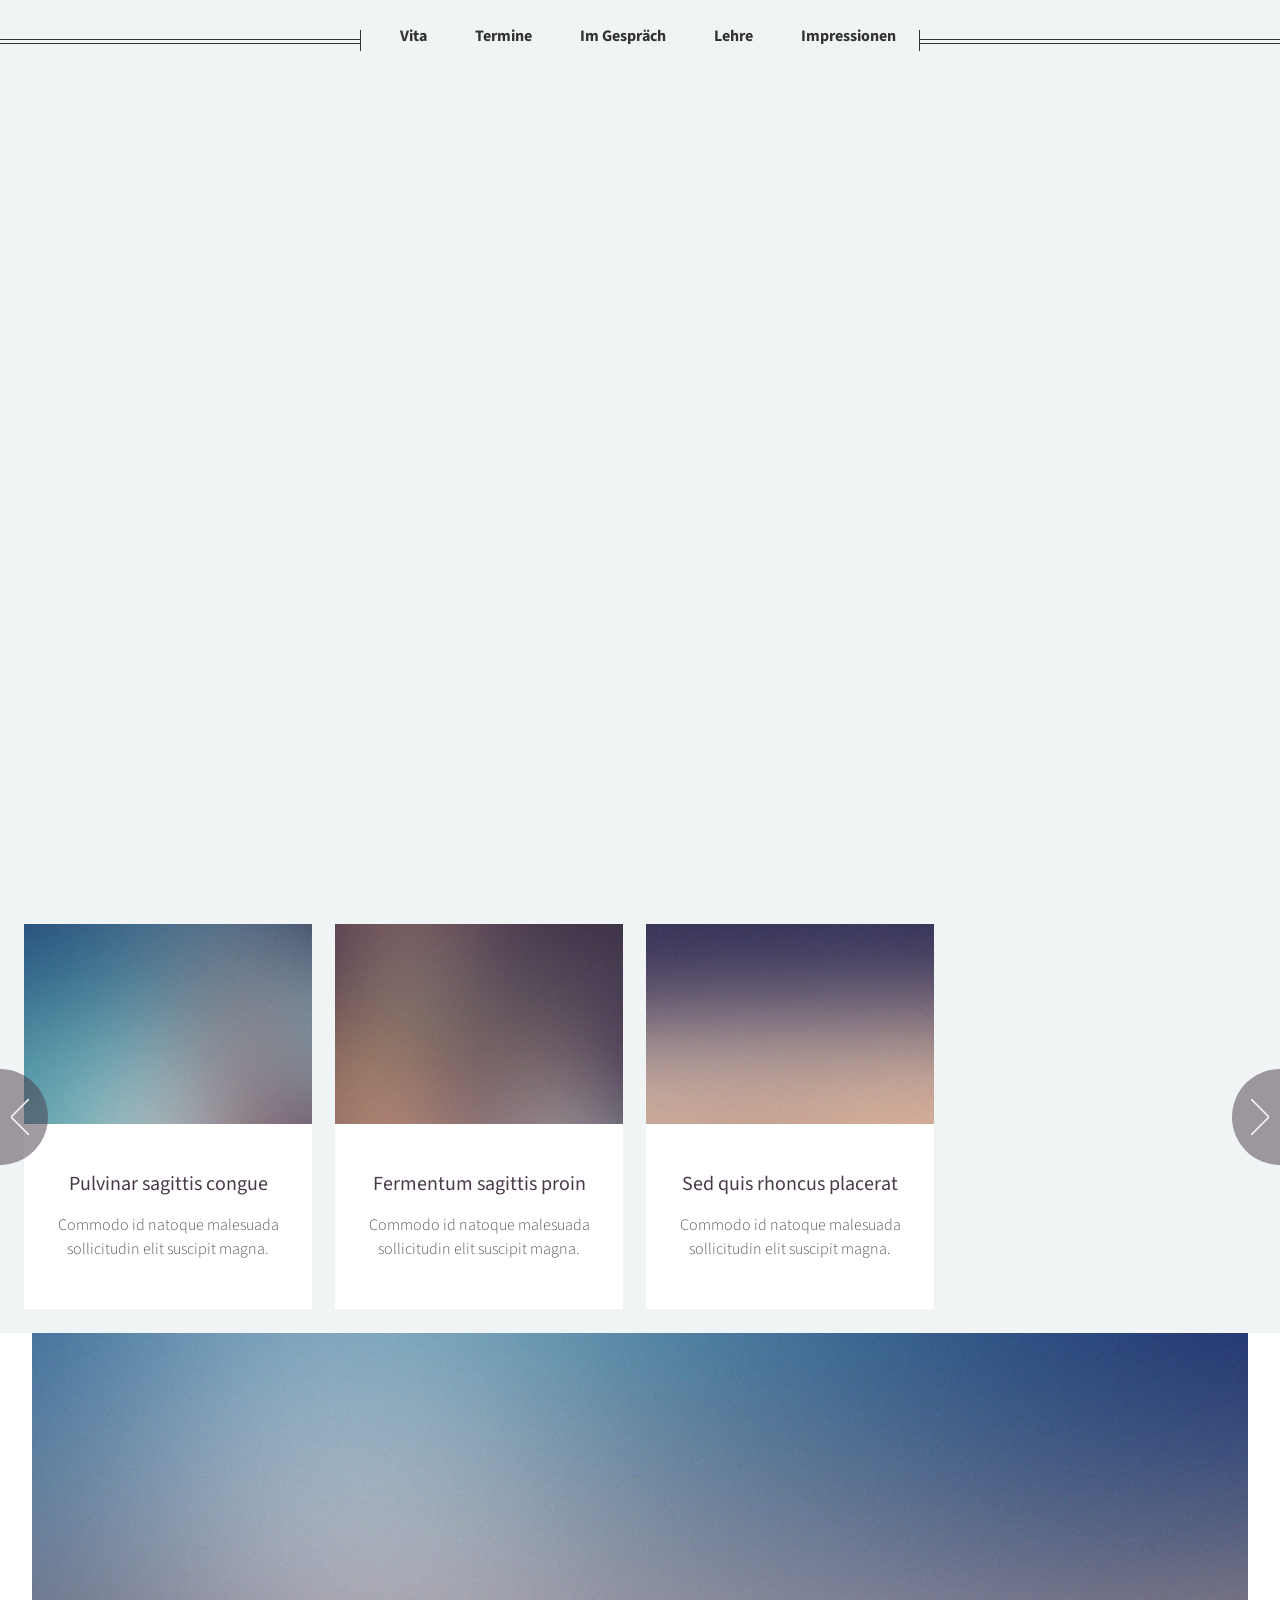
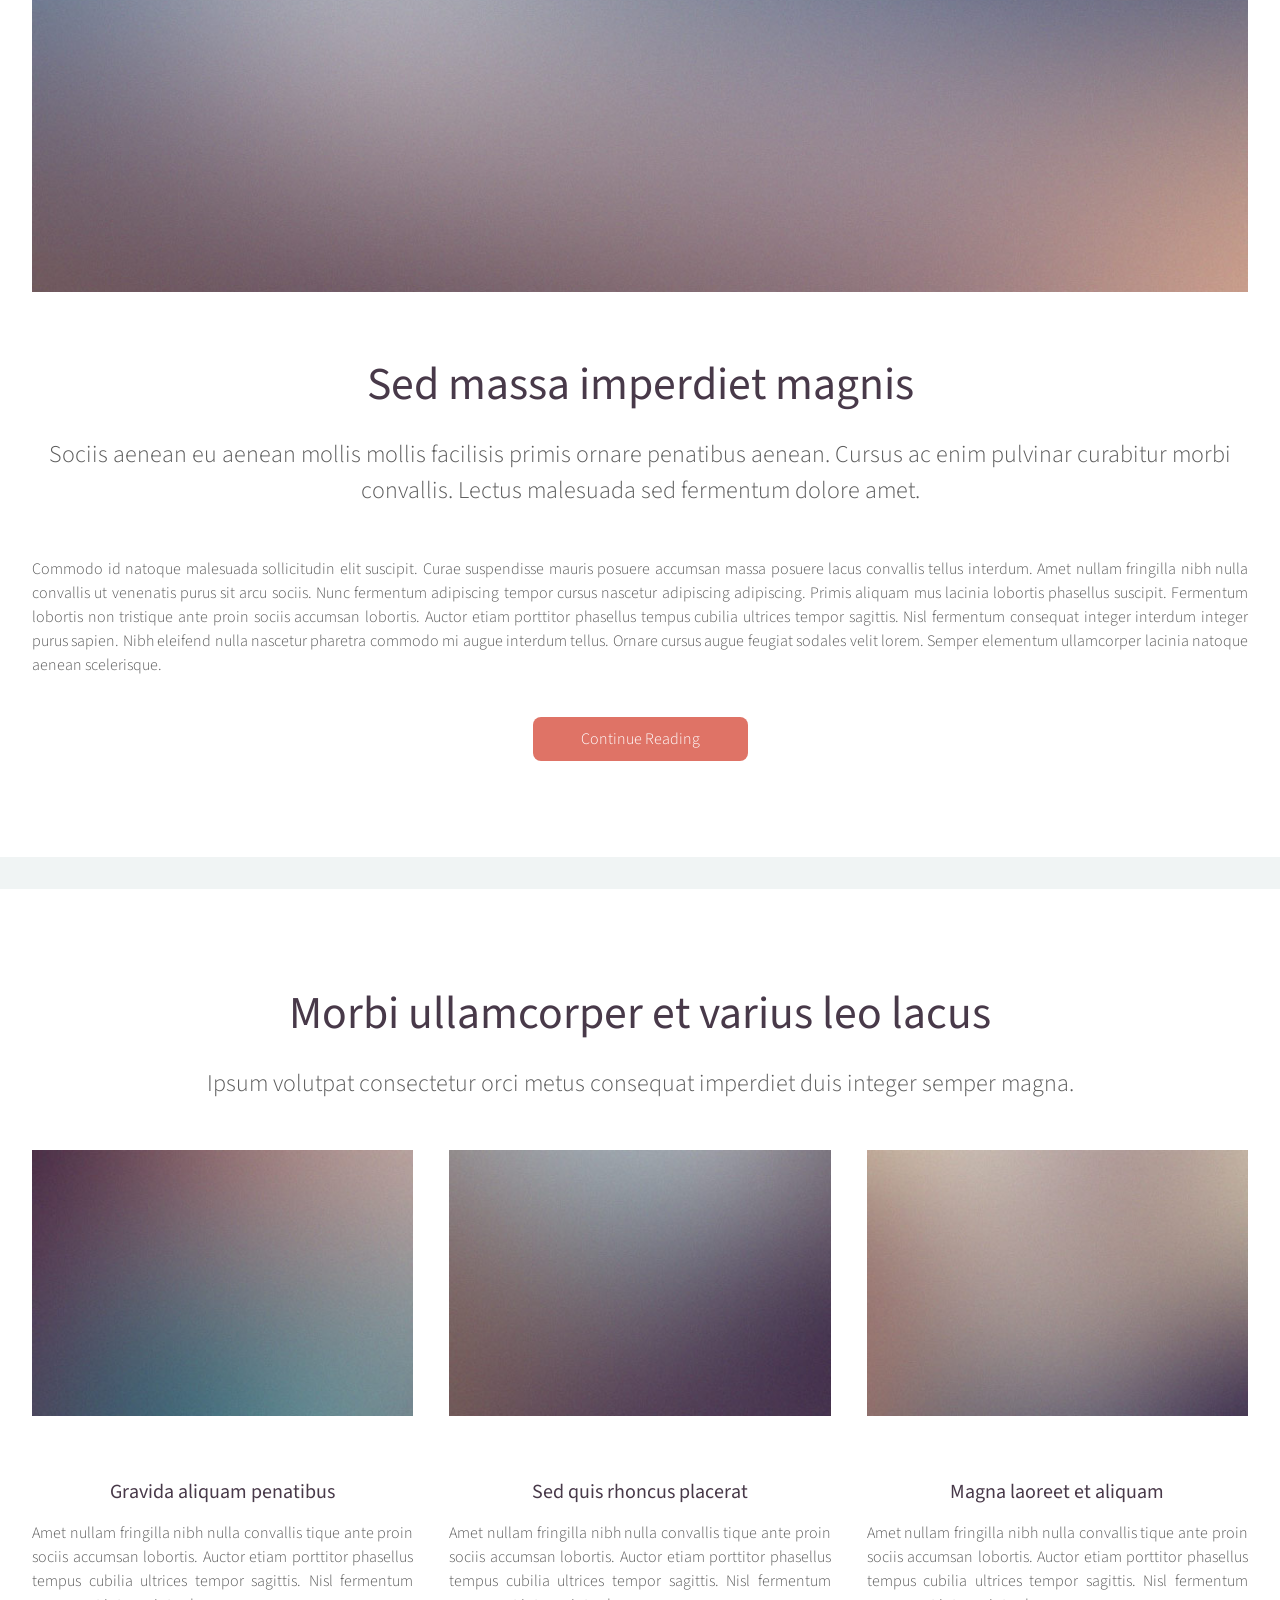
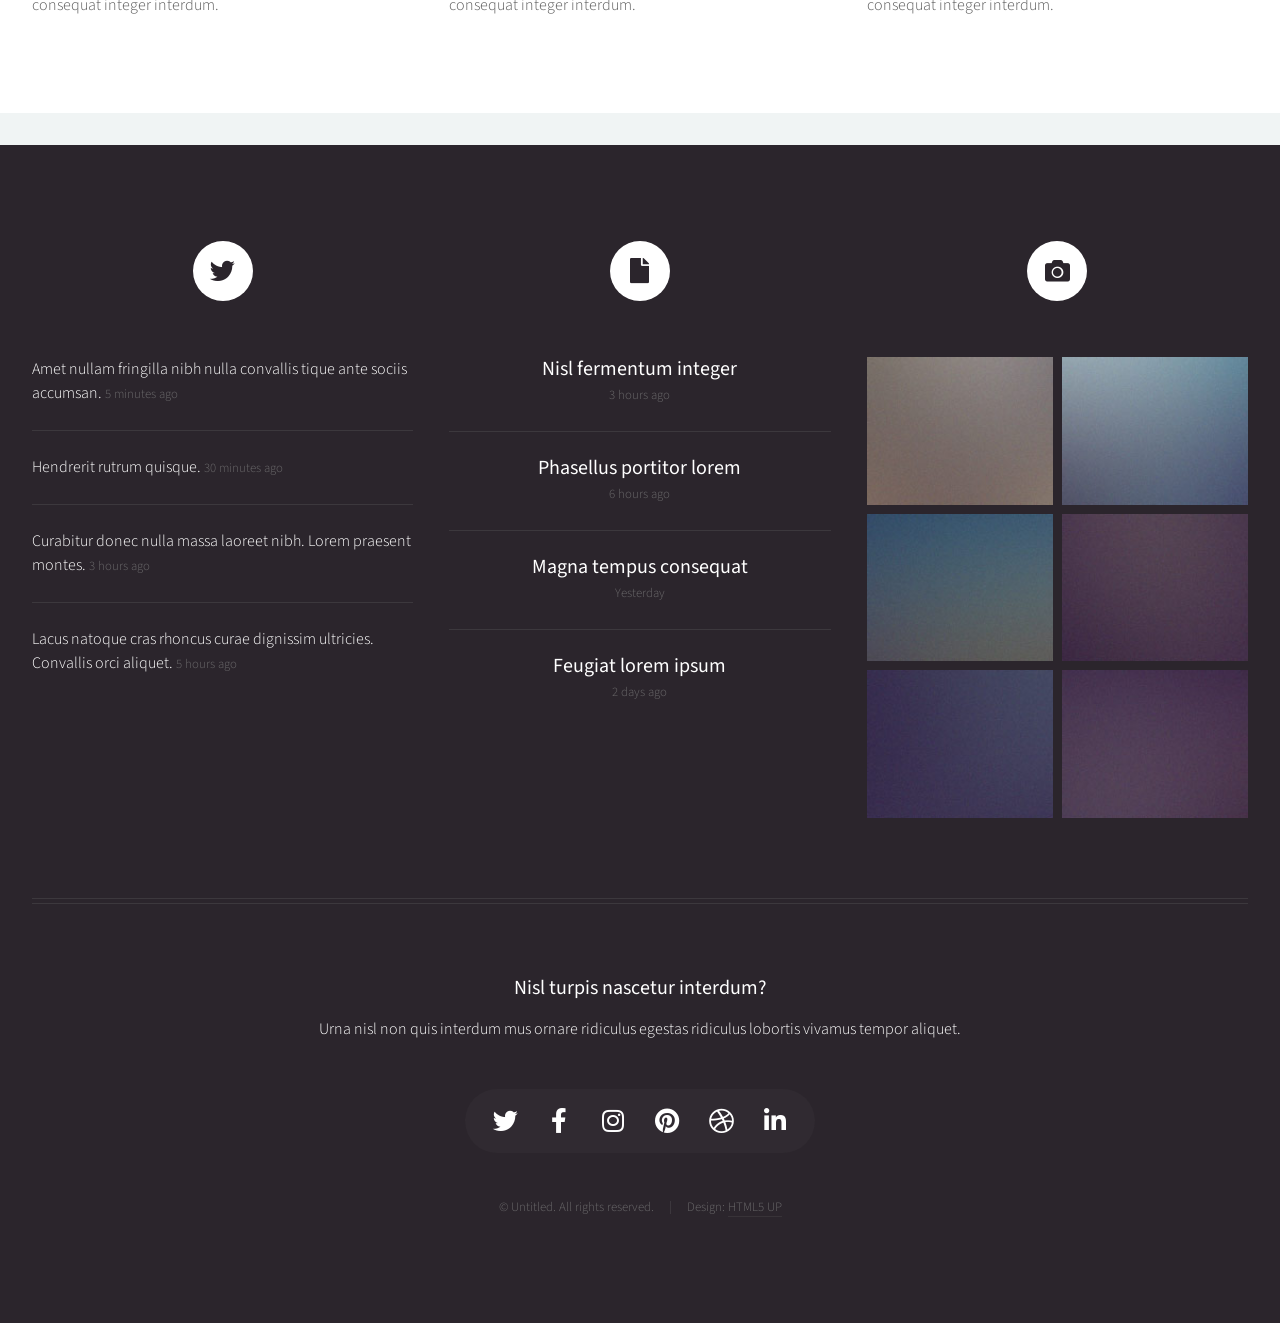
==== commit 8a34dc7e: "Update index.html" ====
--- a/index.html
+++ b/index.html
@@ -9,7 +9,7 @@
 		<title>Helios by HTML5 UP</title>
 		<meta charset="utf-8" />
 		<meta name="viewport" content="width=device-width, initial-scale=1, user-scalable=no" />
-		<link rel="stylesheet" href="assets/css/main.css" />
+		<link rel="stylesheet" href="assets/css/main.css?v=2" />
 		<noscript><link rel="stylesheet" href="assets/css/noscript.css" /></noscript>
 	</head>
 	<body class="homepage is-preload">
--- a/assets/css/main.css
+++ b/assets/css/main.css
@@ -2176,7 +2176,7 @@
 
 	#header {
 		position: relative;
-		background-image: url("/images/header.jpg") !important;
+		background-image: url("assets/images/header.jpg") !important;
 		background-size: cover !important;
 		background-position: center center !important;
 		background-attachment: fixed !important;
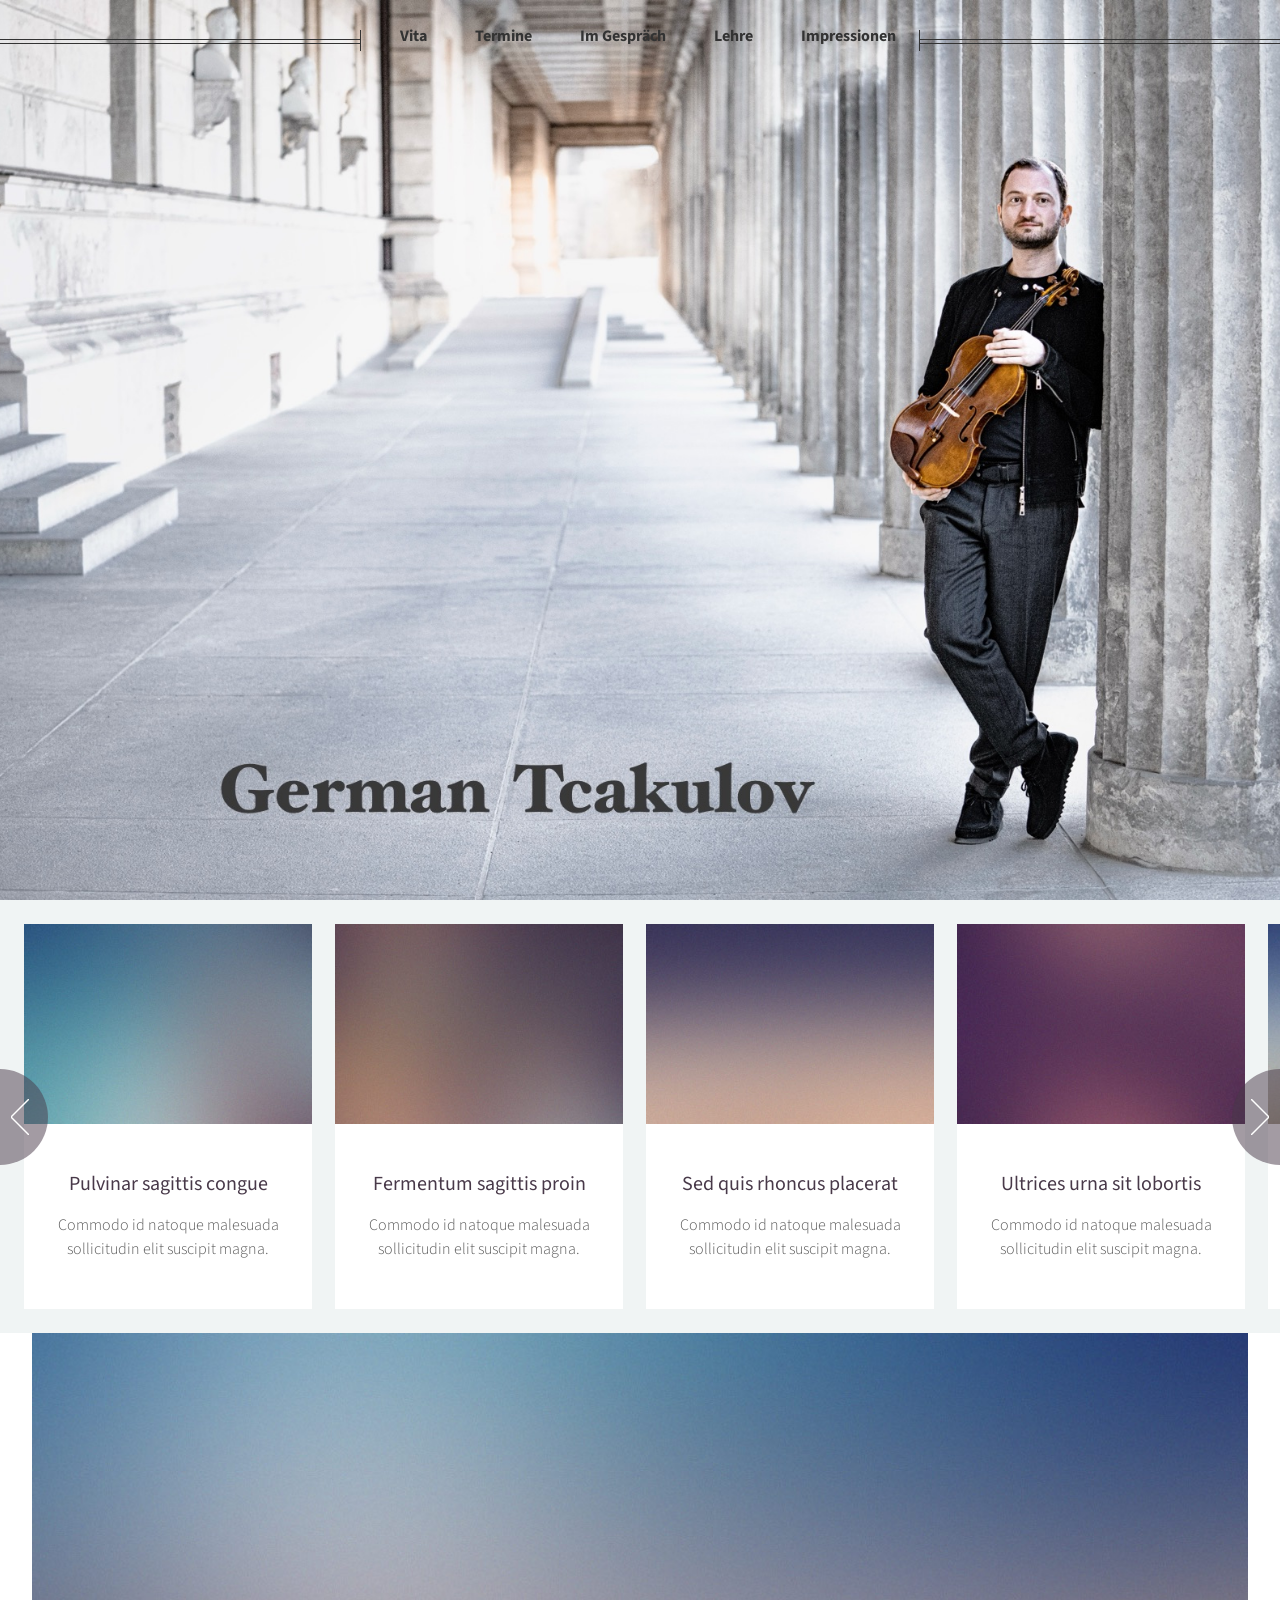
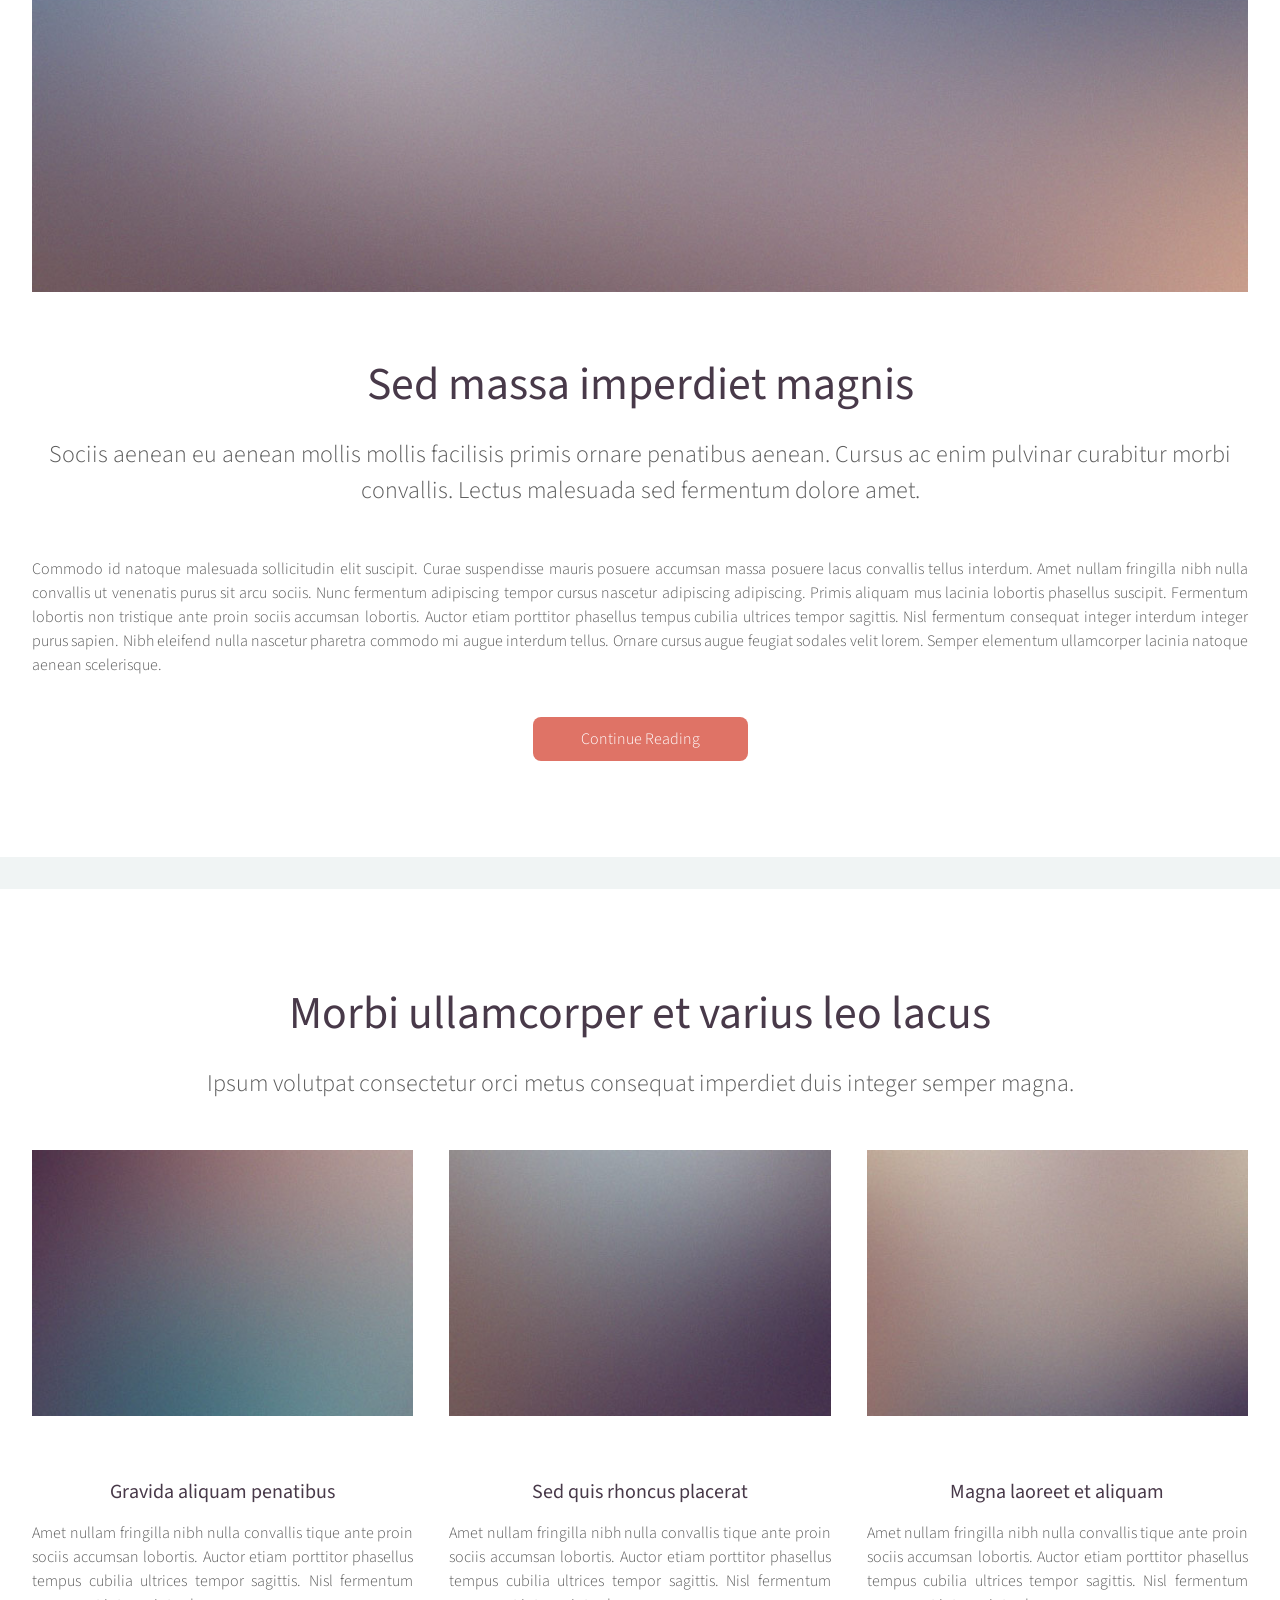
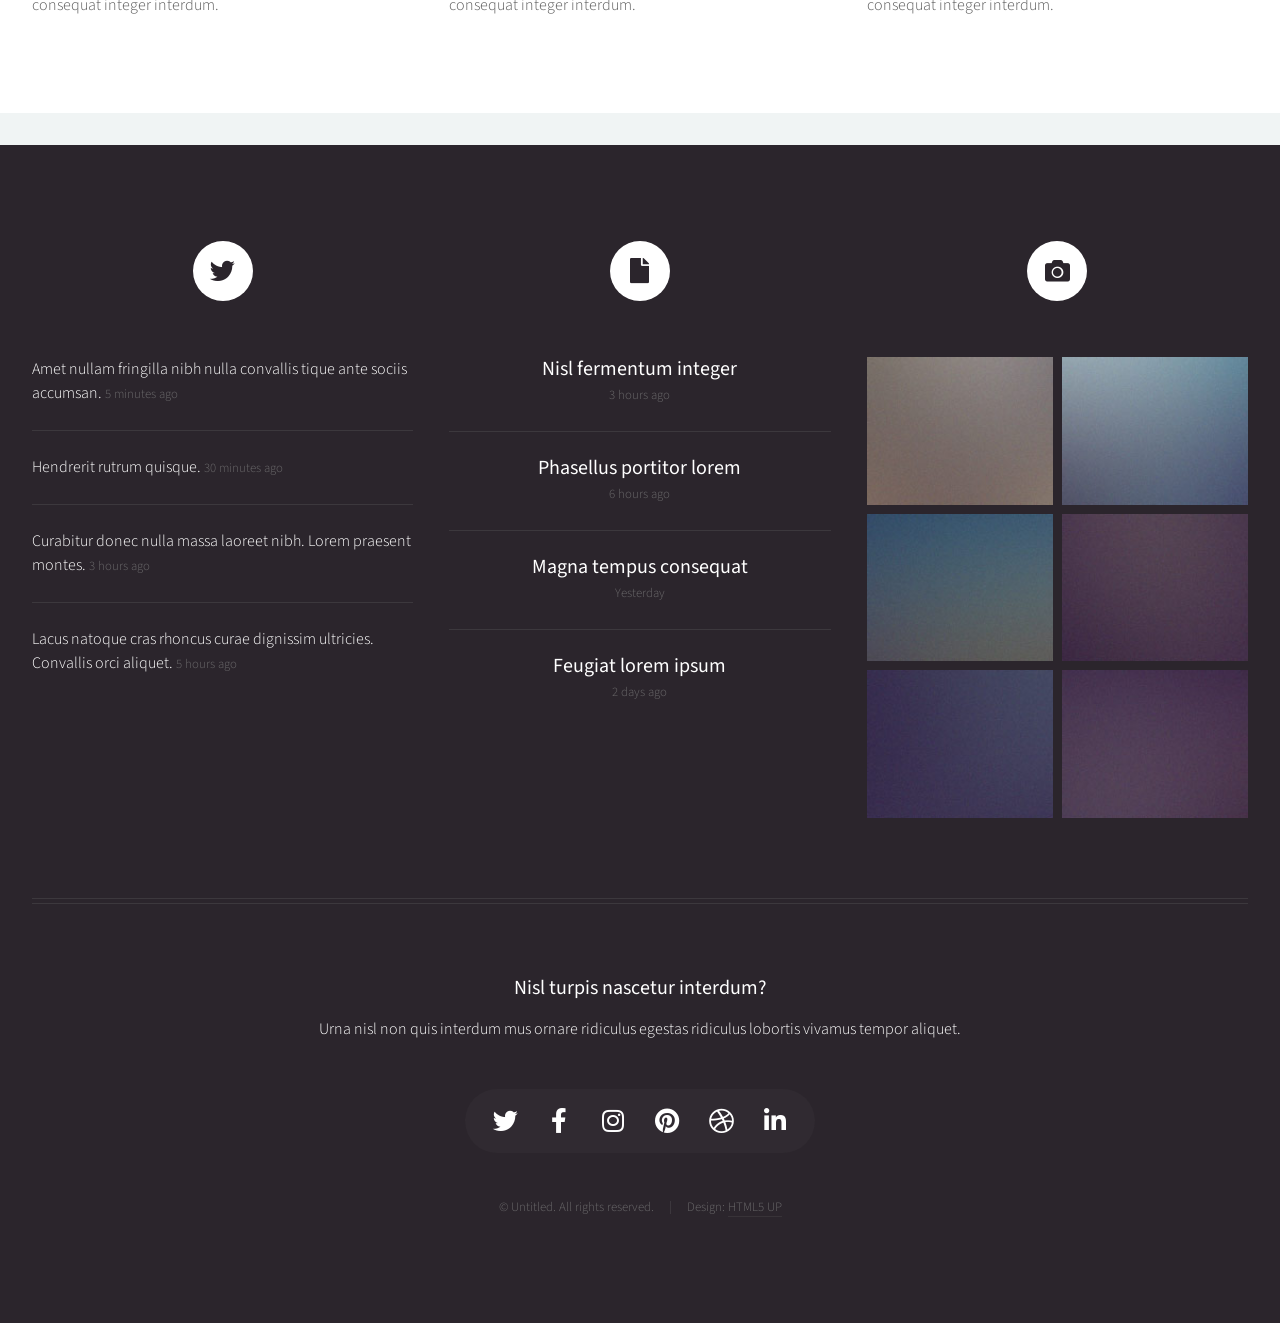
==== commit 1295a8c8: "Update styles and layout after folder move" ====
--- a/index.html
+++ b/index.html
@@ -9,7 +9,7 @@
 		<title>Helios by HTML5 UP</title>
 		<meta charset="utf-8" />
 		<meta name="viewport" content="width=device-width, initial-scale=1, user-scalable=no" />
-		<link rel="stylesheet" href="assets/css/main.css?v=2" />
+		<link rel="stylesheet" href="assets/css/main.css" />
 		<noscript><link rel="stylesheet" href="assets/css/noscript.css" /></noscript>
 	</head>
 	<body class="homepage is-preload">
--- a/assets/css/main.css
+++ b/assets/css/main.css
@@ -2176,7 +2176,7 @@
 
 	#header {
 		position: relative;
-		background-image: url("assets/images/header.jpg") !important;
+		background-image: url("/images/header.jpg") !important;
 		background-size: cover !important;
 		background-position: center center !important;
 		background-attachment: fixed !important;
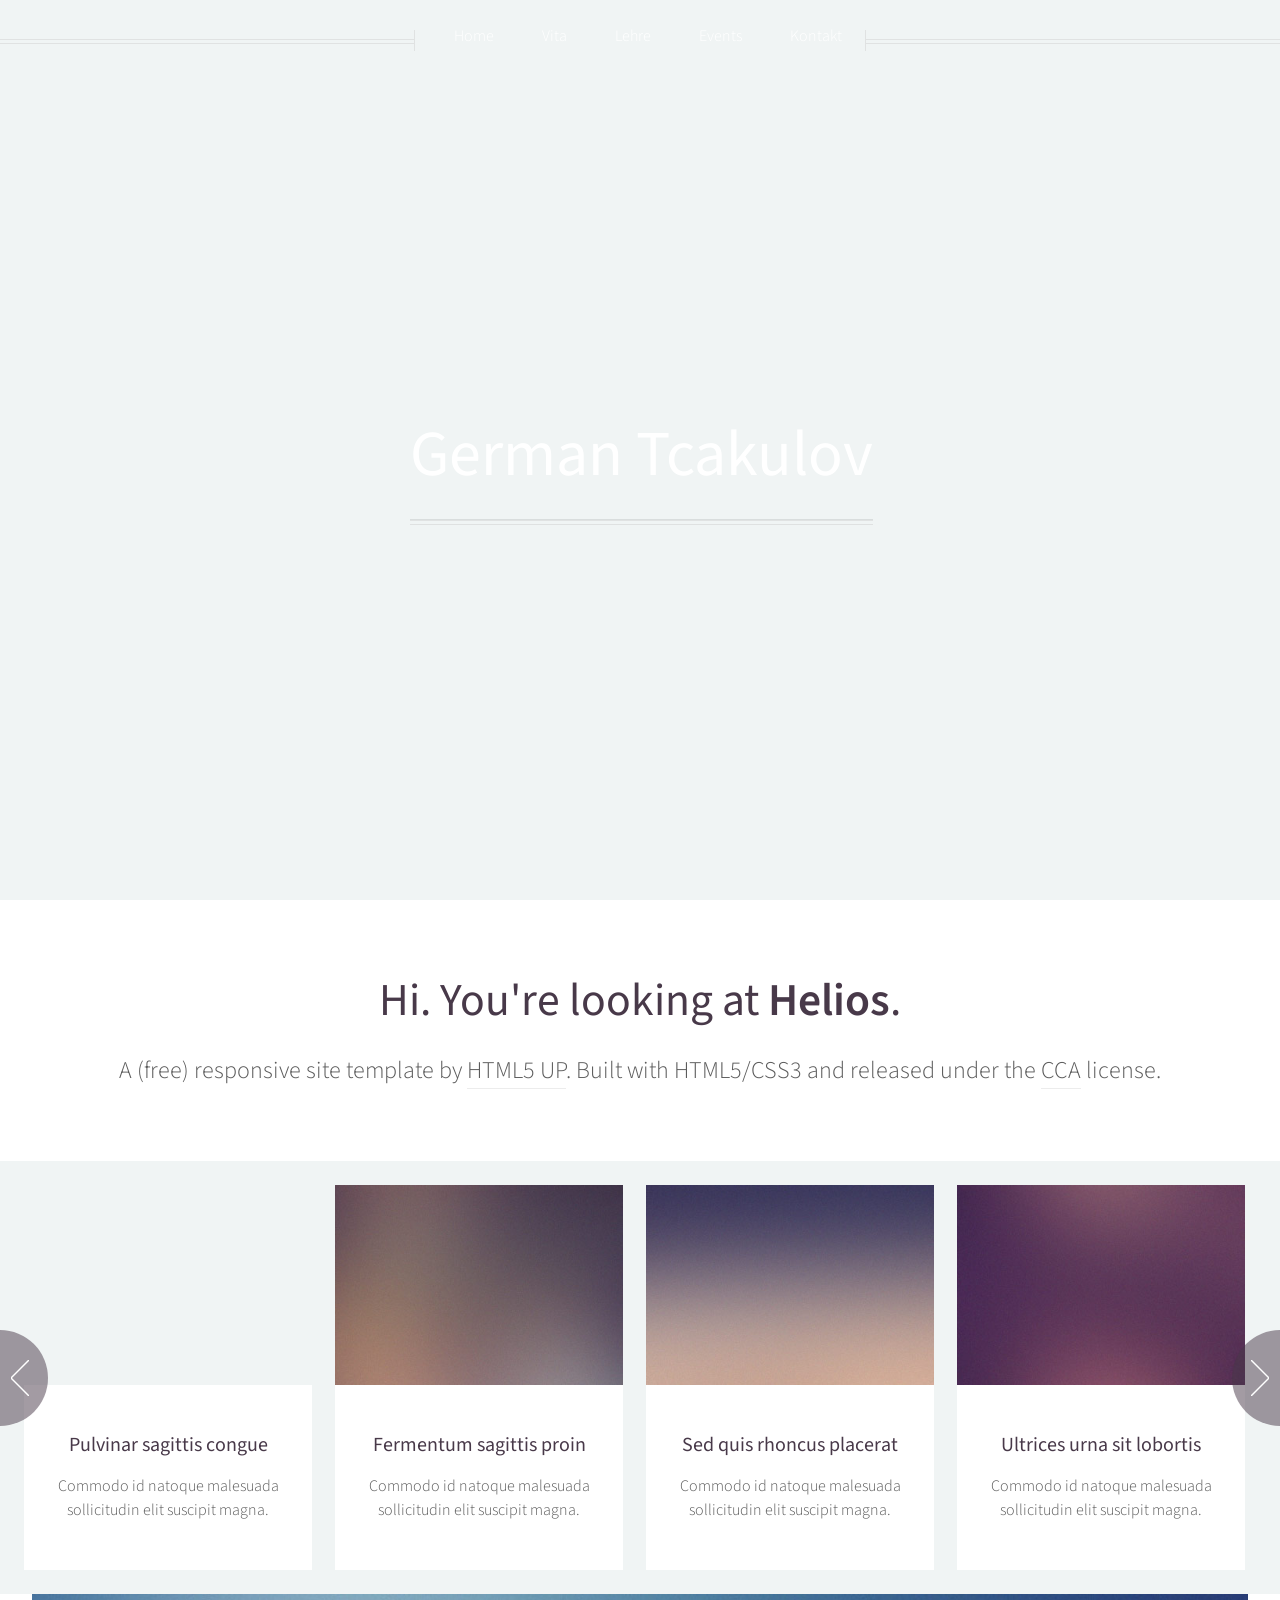
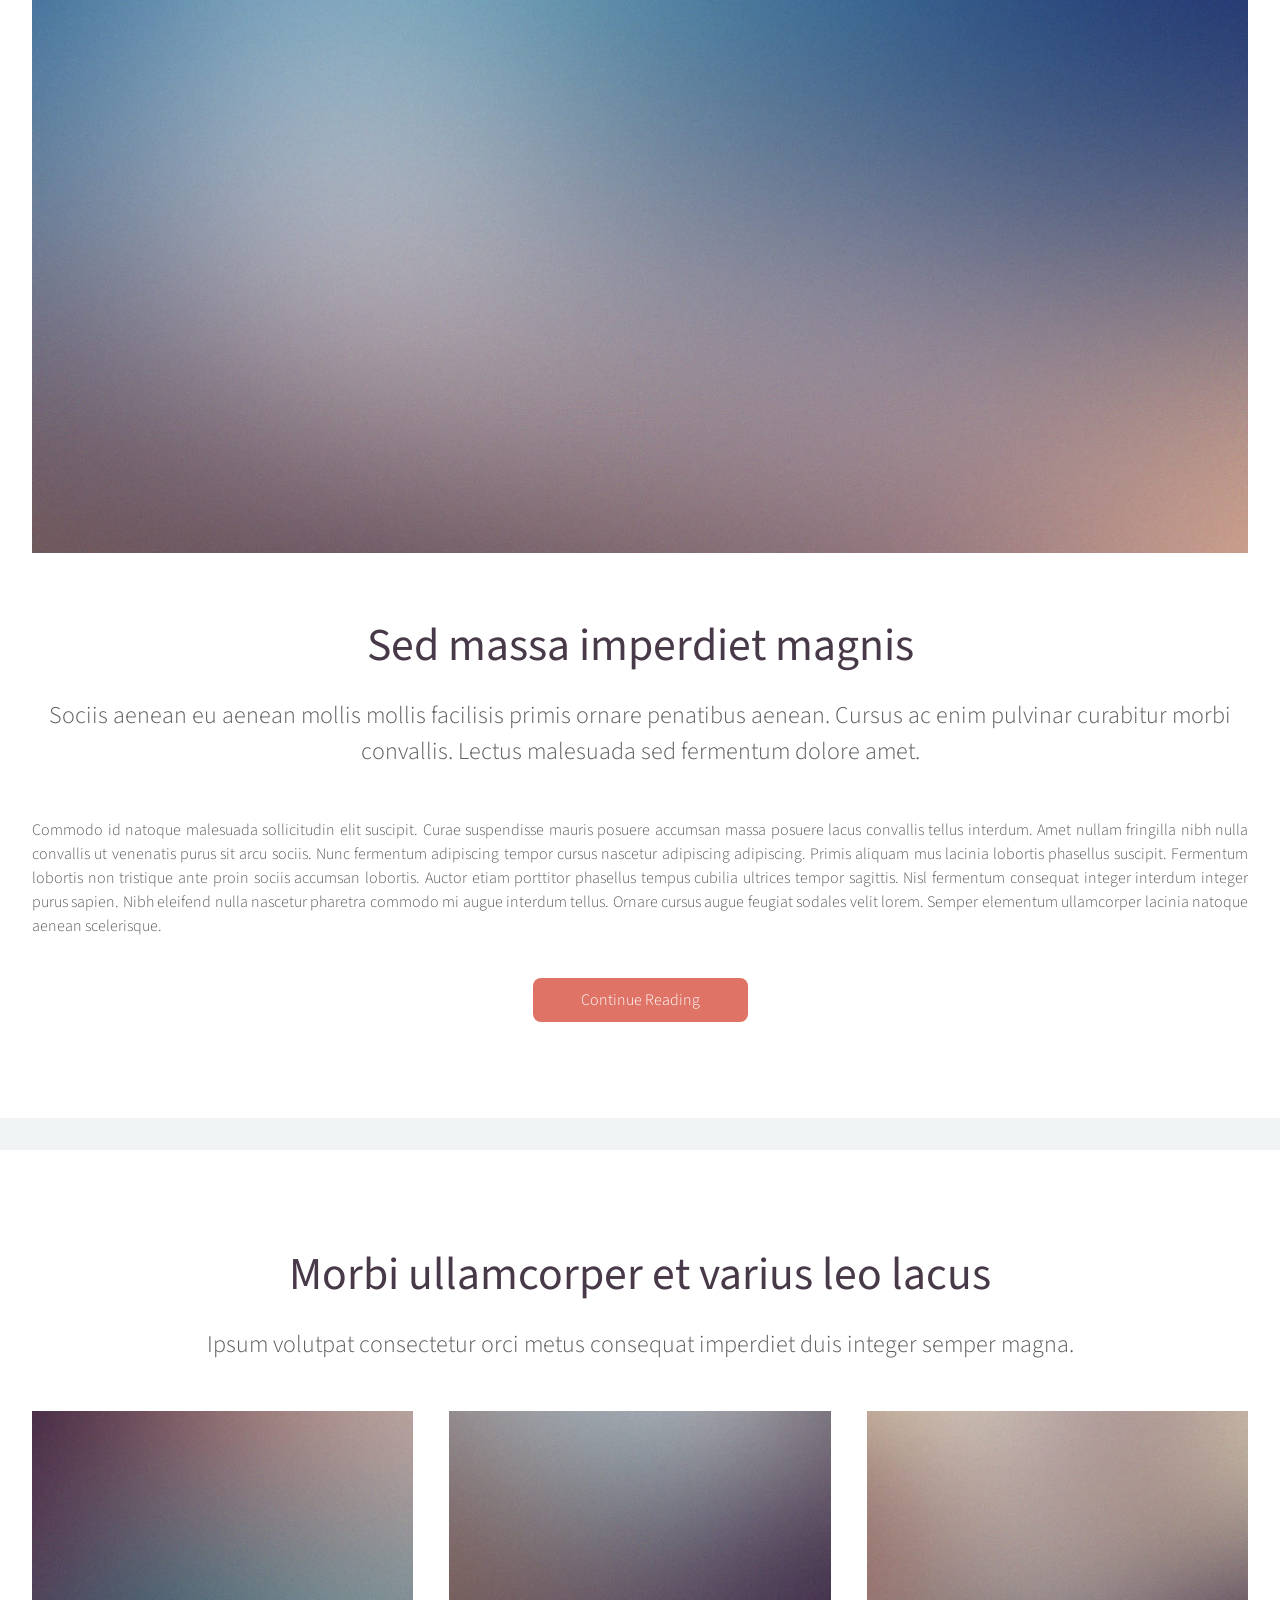
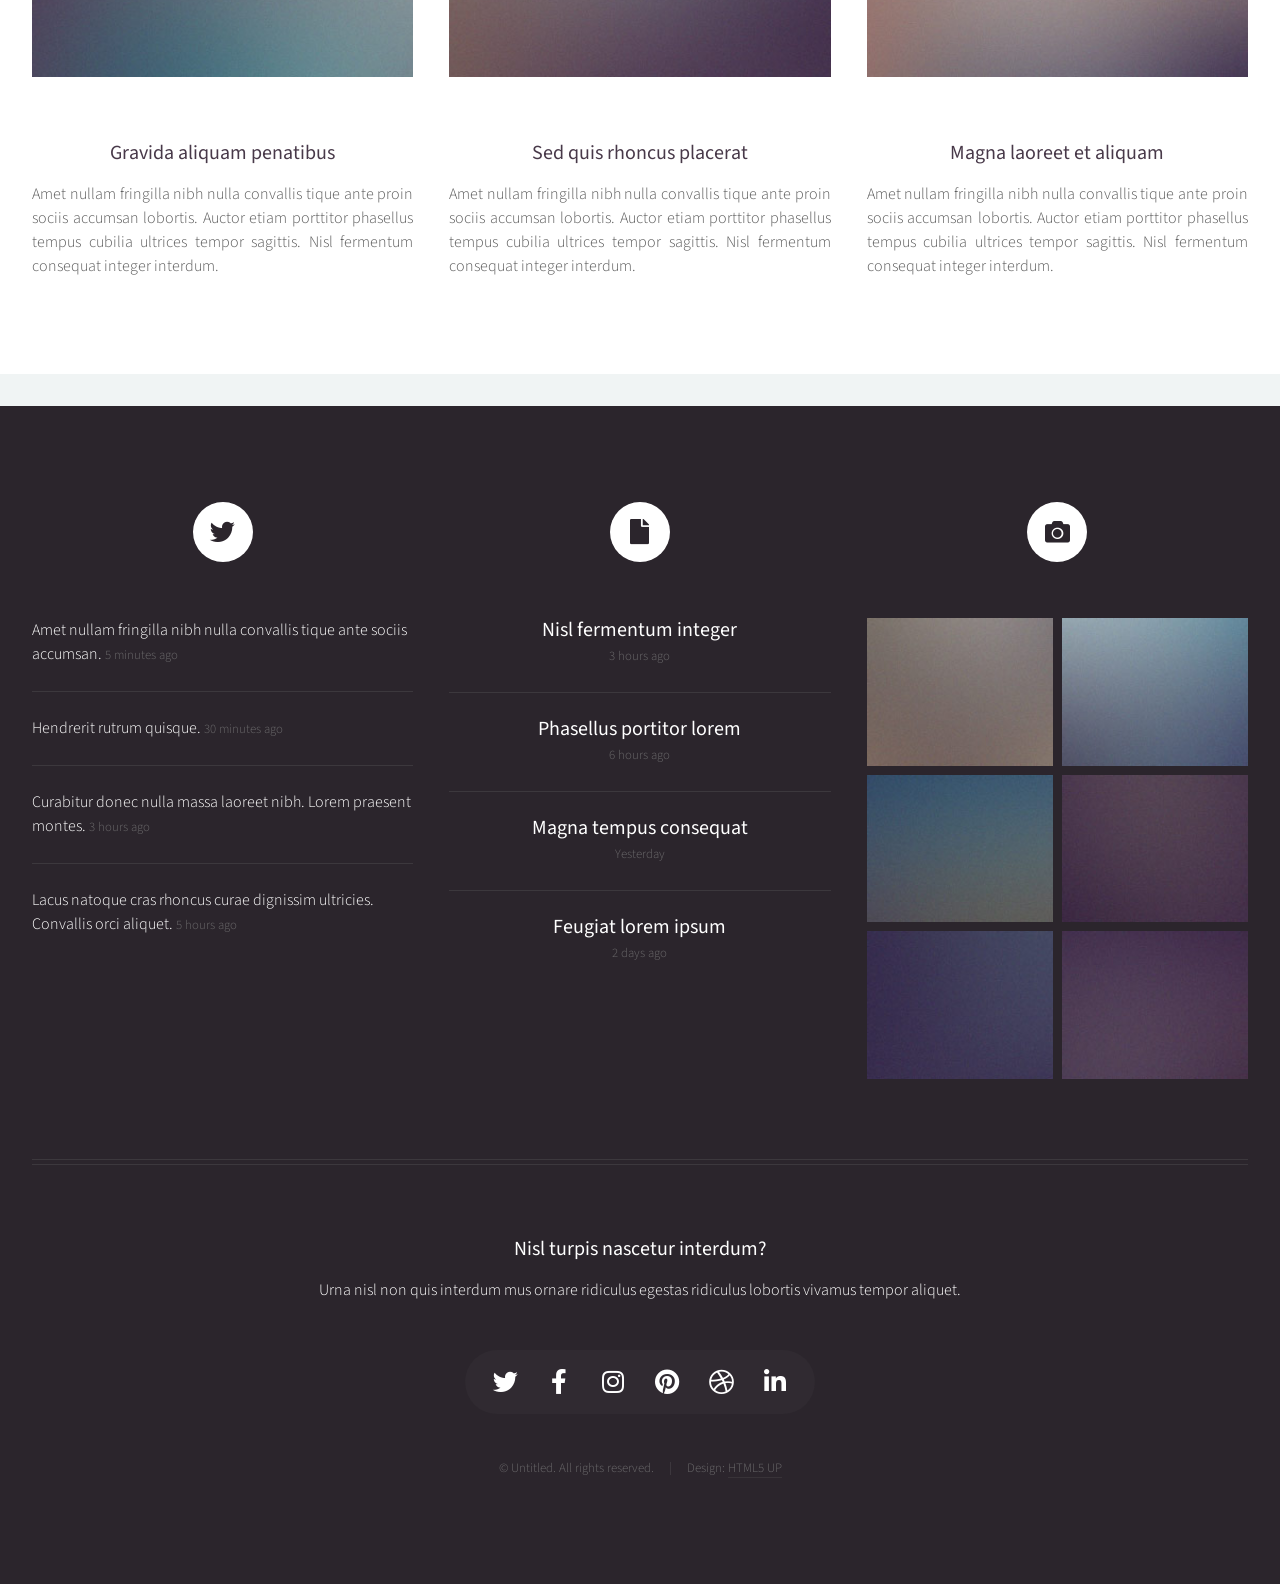
==== commit 48d8b5fe: "Deine Commit-Nachricht hier" ====
--- a/index.html
+++ b/index.html
@@ -6,7 +6,7 @@
 -->
 <html>
 	<head>
-		<title>Helios by HTML5 UP</title>
+		<title>German Tcakulov</title>
 		<meta charset="utf-8" />
 		<meta name="viewport" content="width=device-width, initial-scale=1, user-scalable=no" />
 		<link rel="stylesheet" href="assets/css/main.css" />
@@ -21,36 +21,59 @@
 					<!-- Inner -->
 						<div class="inner">
 							<header>
-								<h1><a href="index.html" id="logo"></a></h1>
+								<h1><a href="index.html" id="logo">German Tcakulov</a></h1>
 								<hr />
-								<p></p>
-							</header>
-							<footer>
-								<a </a>
+							</header>
 							</footer>
 						</div>
 
 					<!-- Nav -->
 						<nav id="nav">
 							<ul>
-								<li><a href="index.html">  Vita</a></li>
-								<li><a href="right-sidebar.html">Termine</a></li>
-								<li><a href="right-sidebar.html">Im Gespräch</a></li>
-								<li><a href="right-sidebar.html">Lehre</a></li>
-								<li><a href="right-sidebar.html">Impressionen</a></li>
-							<ul>
+								<li><a href="index.html">Home</a></li>
+								<li>
+									<a href="#">Vita</a>
+									<ul>
+										<li><a href="#">Lorem ipsum dolor</a></li>
+										<li><a href="#">Magna phasellus</a></li>
+										<li><a href="#">Etiam dolore nisl</a></li>
+										<li>
+											<a href="#">And a submenu &hellip;</a>
+											<ul>
+												<li><a href="#">Lorem ipsum dolor</a></li>
+												<li><a href="#">Phasellus consequat</a></li>
+												<li><a href="#">Magna phasellus</a></li>
+												<li><a href="#">Etiam dolore nisl</a></li>
+											</ul>
+										</li>
+										<li><a href="#">Veroeros feugiat</a></li>
+									</ul>
+								</li>
+								<li><a href="left-sidebar.html">Lehre</a></li>
+								<li><a href="right-sidebar.html">Events</a></li>
+								<li><a href="no-sidebar.html">Kontakt</a></li>
+							</ul>
 						</nav>
 
 				</div>
 
-		
+			<!-- Banner -->
+				<section id="banner">
+					<header>
+						<h2>Hi. You're looking at <strong>Helios</strong>.</h2>
+						<p>
+							A (free) responsive site template by <a href="http://html5up.net">HTML5 UP</a>.
+							Built with HTML5/CSS3 and released under the <a href="http://html5up.net/license">CCA</a> license.
+						</p>
+					</header>
+				</section>
 
 			<!-- Carousel -->
 				<section class="carousel">
 					<div class="reel">
 
 						<article>
-							<a href="#" class="image featured"><img src="images/pic01.jpg" alt="" /></a>
+							<a href="https://germantcakulov.com" class="image featured"><img src="images/German Eins.jpg" alt="" /></a>
 							<header>
 								<h3><a href="#">Pulvinar sagittis congue</a></h3>
 							</header>
--- a/assets/css/main.css
+++ b/assets/css/main.css
@@ -2176,10 +2176,10 @@
 
 	#header {
 		position: relative;
-		background-image: url("/images/header.jpg") !important;
-		background-size: cover !important;
-		background-position: center center !important;
-		background-attachment: fixed !important;
+		background-image: url("../../images/German Eins.jpg");
+		background-size: cover;
+		background-position: center center;
+		background-attachment: fixed;
 		color: #fff;
 		text-align: center;
 		padding: 7.5em 0 2em 0;
@@ -2298,8 +2298,8 @@
 			display: inline-block;
 			margin: 0;
 			height: 21px;
-			border-left: solid 1px #333 !important;
-			border-right: solid 1px #333 !important;
+			border-left: solid 1px rgba(192, 192, 192, 0.35);
+			border-right: solid 1px rgba(192, 192, 192, 0.35);
 		}
 
 			#nav > ul:before, #nav > ul:after {
@@ -2310,8 +2310,8 @@
 				top: 50%;
 				margin-top: -2px;
 				height: 5px;
-				border-top: solid 1px #333 !important;
-				border-bottom: solid 1px #333 !important;
+				border-top: solid 1px rgba(192, 192, 192, 0.35);
+				border-bottom: solid 1px rgba(192, 192, 192, 0.35);
 			}
 
 			#nav > ul:before {
@@ -2337,16 +2337,15 @@
 			}
 
 				#nav > ul > li.active {
-					border-color: #333;
+					border-color: rgba(192, 192, 192, 0.35);
 				}
 
 				#nav > ul > li > a, #nav > ul > li > span {
 					display: block;
-					color: #333 !important;
+					color: inherit;
 					text-decoration: none;
 					border: 0;
 					outline: 0;
-					font-weight: bold !important;
 				}
 
 				#nav > ul > li > ul {
@@ -2354,20 +2353,20 @@
 				}
 
 	.dropotron {
-		background: #333;
+		background: rgba(255, 255, 255, 0.975);
 		padding: 1em 1.25em 1em 1.25em;
 		line-height: 1em;
 		height: auto;
 		text-align: left;
 		border-radius: 0.5em;
-		box-shadow: 0 0.15em 0.25em 0 #333;
+		box-shadow: 0 0.15em 0.25em 0 rgba(0, 0, 0, 0.25);
 		min-width: 12em;
 		margin-top: -1em;
 		list-style: none;
 	}
 
 		.dropotron li {
-			border-top: solid 1px #333;
+			border-top: solid 1px rgba(128, 128, 128, 0.2);
 			color: #5b5b5b;
 			padding-left: 0;
 		}
@@ -2401,9 +2400,9 @@
 				left: 50%;
 				top: -0.7em;
 				margin-left: -0.75em;
-				border-bottom: solid 0.75em #333;
-				border-left: solid 0.75em #333;
-				border-right: solid 0.75em #333;
+				border-bottom: solid 0.75em rgba(255, 255, 255, 0.975);
+				border-left: solid 0.75em rgba(64, 64, 64, 0);
+				border-right: solid 0.75em rgba(64, 64, 64, 0);
 			}
 
 /* Banner */
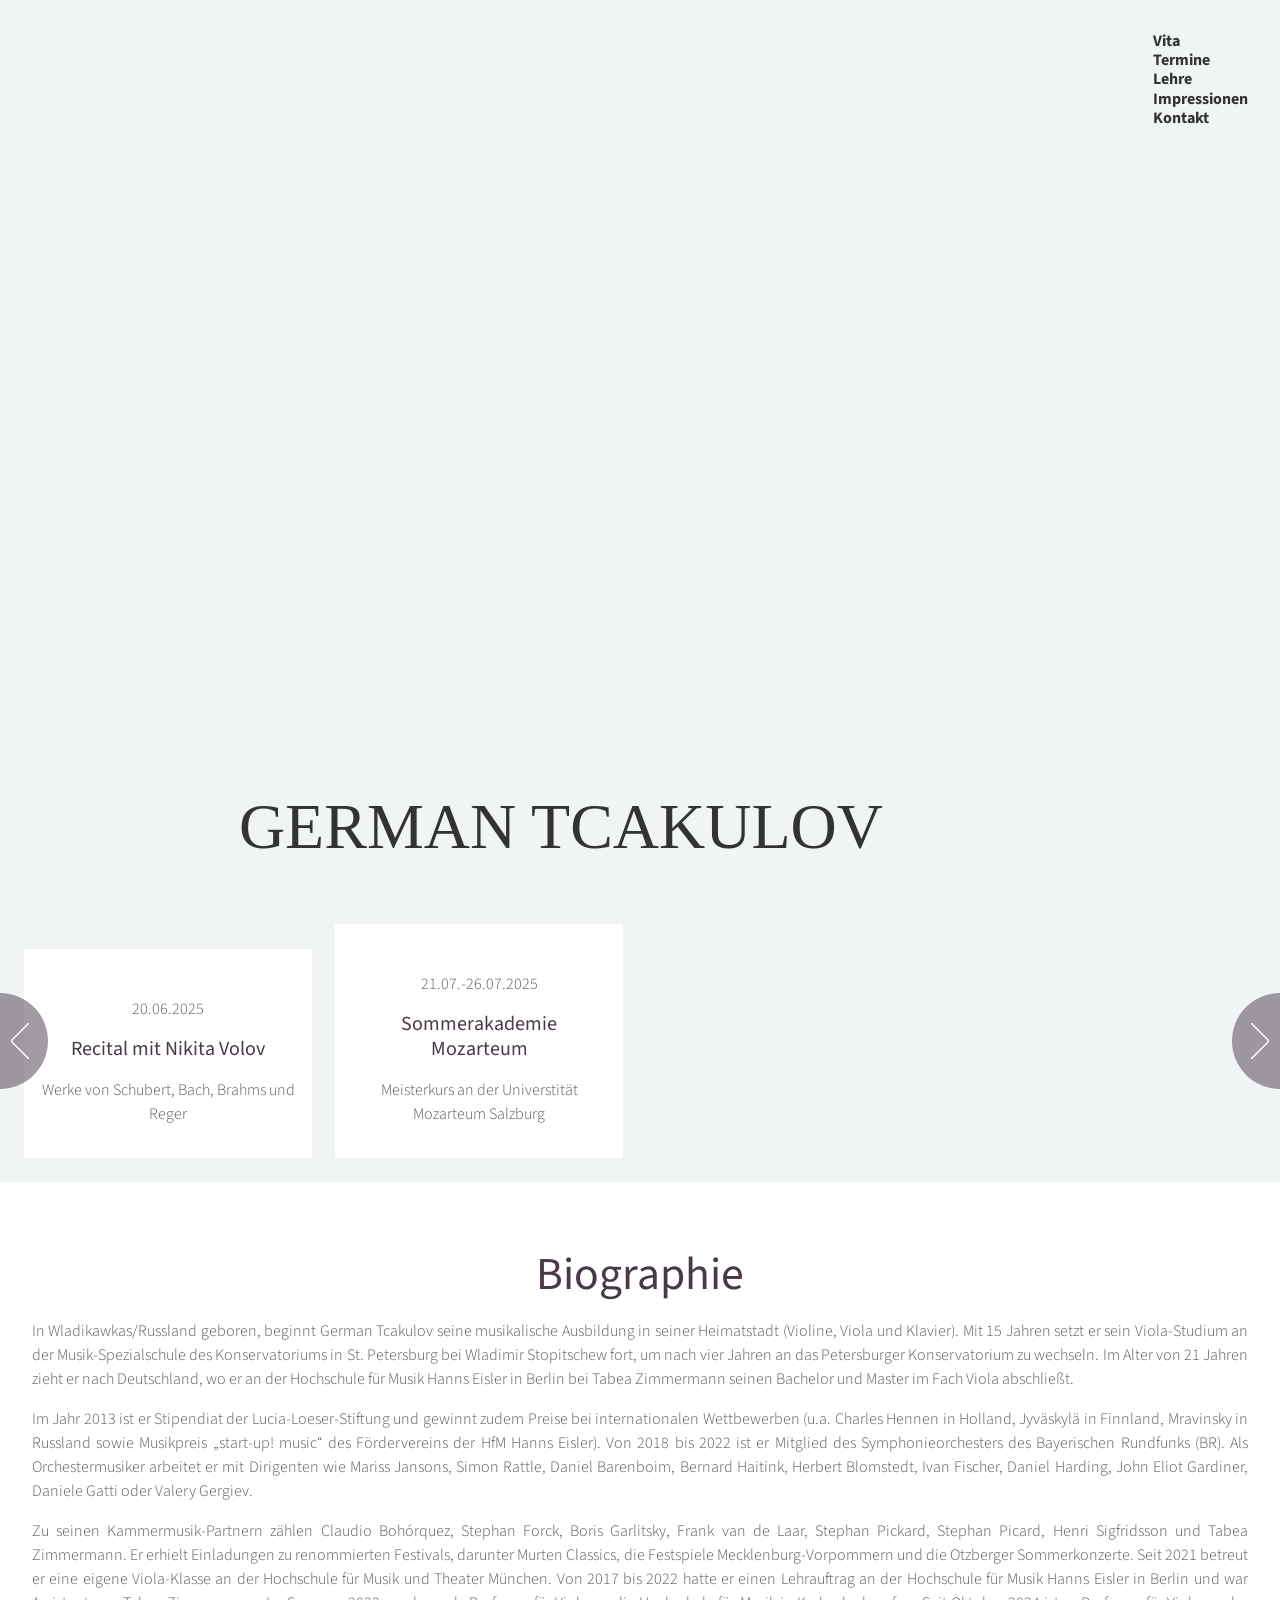
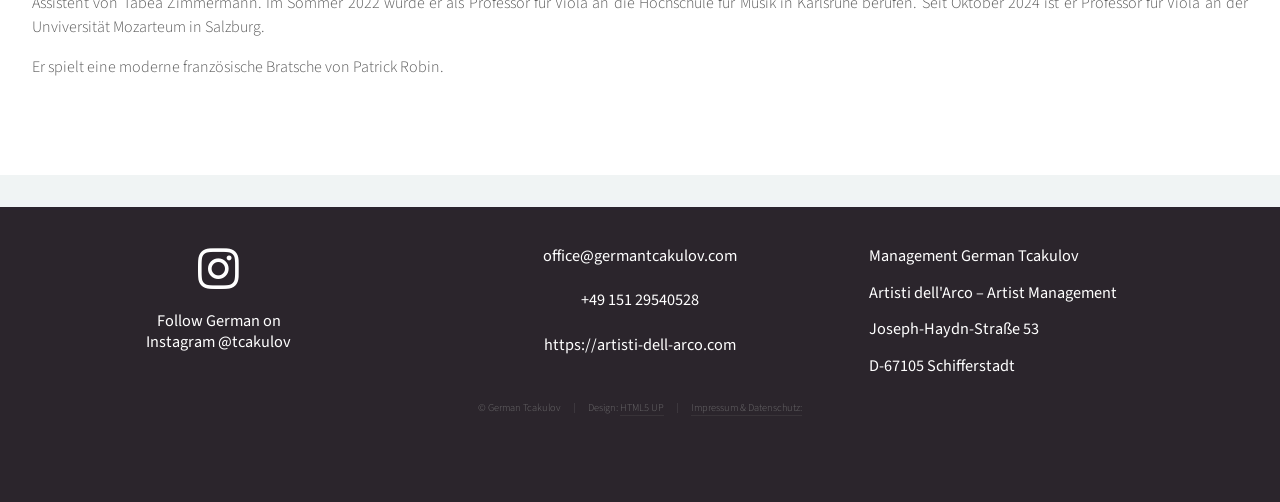
==== commit 961cfefd: "Initial commit: HTML5 UP Website" ====
--- a/index.html
+++ b/index.html
@@ -6,151 +6,109 @@
 -->
 <html>
 	<head>
-		<title>German Tcakulov</title>
+		<title></title>
 		<meta charset="utf-8" />
 		<meta name="viewport" content="width=device-width, initial-scale=1, user-scalable=no" />
 		<link rel="stylesheet" href="assets/css/main.css" />
 		<noscript><link rel="stylesheet" href="assets/css/noscript.css" /></noscript>
+
 	</head>
+	
+
 	<body class="homepage is-preload">
 		<div id="page-wrapper">
 
-			<!-- Header -->
+				<!-- Header -->
 				<div id="header">
-
 					<!-- Inner -->
-						<div class="inner">
-							<header>
-								<h1><a href="index.html" id="logo">German Tcakulov</a></h1>
-								<hr />
-							</header>
-							</footer>
-						</div>
+					<div class="inner">
+						<header>
+							<h1><a href="index.html" id="logo">GERMAN TCAKULOV</a></h1>
+							
+						</header>
+					</div>
 
 					<!-- Nav -->
-						<nav id="nav">
-							<ul>
-								<li><a href="index.html">Home</a></li>
-								<li>
-									<a href="#">Vita</a>
-									<ul>
-										<li><a href="#">Lorem ipsum dolor</a></li>
-										<li><a href="#">Magna phasellus</a></li>
-										<li><a href="#">Etiam dolore nisl</a></li>
-										<li>
-											<a href="#">And a submenu &hellip;</a>
-											<ul>
-												<li><a href="#">Lorem ipsum dolor</a></li>
-												<li><a href="#">Phasellus consequat</a></li>
-												<li><a href="#">Magna phasellus</a></li>
-												<li><a href="#">Etiam dolore nisl</a></li>
-											</ul>
-										</li>
-										<li><a href="#">Veroeros feugiat</a></li>
-									</ul>
-								</li>
-								<li><a href="left-sidebar.html">Lehre</a></li>
-								<li><a href="right-sidebar.html">Events</a></li>
-								<li><a href="no-sidebar.html">Kontakt</a></li>
-							</ul>
-						</nav>
-
+					<nav id="nav">
+						<ul>
+							<li><a href="VitaLena.html">Vita</a></li>
+							<li><a href="Termine.html">Termine</a></li>
+							<!-- <li><a href="right-sidebar.html">Im Gespräch</a></li>-->
+							<li><a href="Lehre.html">Lehre</a></li>
+							<li><a href="Impressionen.html">Impressionen</a></li>
+							<li><a href="Kontakt.html">Kontakt</a></li>
+						</ul>
+					</nav>
 				</div>
 
-			<!-- Banner -->
-				<section id="banner">
-					<header>
-						<h2>Hi. You're looking at <strong>Helios</strong>.</h2>
-						<p>
-							A (free) responsive site template by <a href="http://html5up.net">HTML5 UP</a>.
-							Built with HTML5/CSS3 and released under the <a href="http://html5up.net/license">CCA</a> license.
-						</p>
-					</header>
-				</section>
+
+			
 
 			<!-- Carousel -->
 				<section class="carousel">
 					<div class="reel">
 
 						<article>
-							<a href="https://germantcakulov.com" class="image featured"><img src="images/German Eins.jpg" alt="" /></a>
-							<header>
-								<h3><a href="#">Pulvinar sagittis congue</a></h3>
-							</header>
-							<p>Commodo id natoque malesuada sollicitudin elit suscipit magna.</p>
-						</article>
-
-						<article>
-							<a href="#" class="image featured"><img src="images/pic02.jpg" alt="" /></a>
-							<header>
-								<h3><a href="#">Fermentum sagittis proin</a></h3>
-							</header>
-							<p>Commodo id natoque malesuada sollicitudin elit suscipit magna.</p>
-						</article>
-
-						<article>
-							<a href="#" class="image featured"><img src="images/pic03.jpg" alt="" /></a>
-							<header>
-								<h3><a href="#">Sed quis rhoncus placerat</a></h3>
-							</header>
-							<p>Commodo id natoque malesuada sollicitudin elit suscipit magna.</p>
-						</article>
-
-						<article>
-							<a href="#" class="image featured"><img src="images/pic04.jpg" alt="" /></a>
-							<header>
-								<h3><a href="#">Ultrices urna sit lobortis</a></h3>
-							</header>
-							<p>Commodo id natoque malesuada sollicitudin elit suscipit magna.</p>
-						</article>
-
-						<article>
-							<a href="#" class="image featured"><img src="images/pic05.jpg" alt="" /></a>
-							<header>
-								<h3><a href="#">Varius magnis sollicitudin</a></h3>
-							</header>
-							<p>Commodo id natoque malesuada sollicitudin elit suscipit magna.</p>
-						</article>
-
-						<article>
-							<a href="#" class="image featured"><img src="images/pic01.jpg" alt="" /></a>
-							<header>
-								<h3><a href="#">Pulvinar sagittis congue</a></h3>
-							</header>
-							<p>Commodo id natoque malesuada sollicitudin elit suscipit magna.</p>
-						</article>
-
-						<article>
-							<a href="#" class="image featured"><img src="images/pic02.jpg" alt="" /></a>
-							<header>
-								<h3><a href="#">Fermentum sagittis proin</a></h3>
-							</header>
-							<p>Commodo id natoque malesuada sollicitudin elit suscipit magna.</p>
-						</article>
-
-						<article>
-							<a href="#" class="image featured"><img src="images/pic03.jpg" alt="" /></a>
-							<header>
-								<h3><a href="#">Sed quis rhoncus placerat</a></h3>
-							</header>
-							<p>Commodo id natoque malesuada sollicitudin elit suscipit magna.</p>
-						</article>
-
-						<article>
-							<a href="#" class="image featured"><img src="images/pic04.jpg" alt="" /></a>
-							<header>
-								<h3><a href="#">Ultrices urna sit lobortis</a></h3>
-							</header>
-							<p>Commodo id natoque malesuada sollicitudin elit suscipit magna.</p>
-						</article>
-
-						<article>
-							<a href="#" class="image featured"><img src="images/pic05.jpg" alt="" /></a>
-							<header>
-								<h3><a href="#">Varius magnis sollicitudin</a></h3>
-							</header>
-							<p>Commodo id natoque malesuada sollicitudin elit suscipit magna.</p>
-						</article>
+							
+							<a class="image featured"><img src="images/2.jpg" alt="" /></a>
+							<p>20.06.2025</p>
+							<header>
+								<h3><a href="https://www.schloss-nymphenburg.de/deutsch/aktuell/veranst.asp?PN=1&optArt=999999&optOrt=22&optMonat=999999" target="_blank" >Recital mit Nikita Volov</a></h3>
+							</header>
+							<p>Werke von Schubert, Bach, Brahms und Reger</p>
+						</article>
+						
+						<article>
+							
+							<a class="image featured"><img src="images/4.jpg" alt="" /></a>
+							<p>21.07.-26.07.2025</p>
+							<header>
+								<h3><a href="https://www.moz.ac.at/de/internationale-sommerakademie#viola" target="_blank" >Sommerakademie Mozarteum</a></h3>
+							</header>
+							<p>Meisterkurs an der Universtität Mozarteum Salzburg</p>
+						</article>
+
+						<article>
+							
+							<a class="image featured"><img src="images/3.jpg" alt="" /></a>
+							<p>31.07.-10.08.2025</p>
+							<header>
+								<h3><a href="https://aims.cat/en/aims-string-academy/faculty/german-tcakulov/" target="_blank" >AIMS Foundation Strings Academy</a></h3>
+							</header>
+							<p>Meisterkurs und Festival</p>
+						</article>
+
+						<article>
+							
+							<a class="image featured"><img src="images/5.jpg" alt="" /></a>
+							<p>11.08.-16.08.2025</p>
+							<header>
+								<h3><a href="https://sommerakademie-leonfelden.com" target="_blank" >Sommerakademie Bad Leonfelden</a></h3>
+							</header>
+							<p>Meisterkurs</p>
+						</article>
+
+						<article>
+							
+							<a class="image featured"><img src="images/2.jpg" alt="" /></a>
+							<p>16.08.-29.08.2025</p>
+							<header>
+								<h3><a href="https://www.musiqueaflaine.fr/en/academy/" target="_blank" >Musique à Flaine Summer Academy 2025</a></h3>
+							</header>
+							<p>Meisterkurs</p>
+						</article>
+
+						<article>
+							
+							<a class="image featured"><img src="images/4.jpg" alt="" /></a>
+							<p>06.11.-12.11.2025</p>
+							<header>
+								<h3><a href="https://www.concoursgeneve.ch" target="_blank" >Concours de Genève Music Competition</a></h3>
+							</header>
+							<p>Mitglied der Jury</p>
+						</article>
+
+						
 
 					</div>
 				</section>
@@ -159,226 +117,124 @@
 				<div class="wrapper style2">
 
 					<article id="main" class="container special">
-						<a href="#" class="image featured"><img src="images/pic06.jpg" alt="" /></a>
+						<a href="#" class="image featured"><img src="images/2.jpg" alt="" /></a>
 						<header>
-							<h2><a href="#">Sed massa imperdiet magnis</a></h2>
-							<p>
-								Sociis aenean eu aenean mollis mollis facilisis primis ornare penatibus aenean. Cursus ac enim
-								pulvinar curabitur morbi convallis. Lectus malesuada sed fermentum dolore amet.
-							</p>
+							<h2><a href="VitaLena.html">Biographie</a></h2>
+							
 						</header>
 						<p>
-							Commodo id natoque malesuada sollicitudin elit suscipit. Curae suspendisse mauris posuere accumsan massa
-							posuere lacus convallis tellus interdum. Amet nullam fringilla nibh nulla convallis ut venenatis purus
-							sit arcu sociis. Nunc fermentum adipiscing tempor cursus nascetur adipiscing adipiscing. Primis aliquam
-							mus lacinia lobortis phasellus suscipit. Fermentum lobortis non tristique ante proin sociis accumsan
-							lobortis. Auctor etiam porttitor phasellus tempus cubilia ultrices tempor sagittis. Nisl fermentum
-							consequat integer interdum integer purus sapien. Nibh eleifend nulla nascetur pharetra commodo mi augue
-							interdum tellus. Ornare cursus augue feugiat sodales velit lorem. Semper elementum ullamcorper lacinia
-							natoque aenean scelerisque.
-						</p>
-						<footer>
-							<a href="#" class="button">Continue Reading</a>
-						</footer>
+							In Wladikawkas/Russland geboren, beginnt German Tcakulov seine musikalische Ausbildung in seiner Heimatstadt (Violine, Viola und Klavier). Mit 15 Jahren setzt er sein Viola-Studium an der Musik-Spezialschule des Konservatoriums in St. Petersburg bei Wladimir Stopitschew fort, um nach vier Jahren an das Petersburger Konservatorium zu wechseln. Im Alter von 21 Jahren zieht er nach Deutschland, wo er an der Hochschule für Musik Hanns Eisler in Berlin bei Tabea Zimmermann seinen Bachelor und Master im Fach Viola abschließt.
+							
+
+						</p>
+						<p> 
+							Im Jahr 2013 ist er Stipendiat der Lucia-Loeser-Stiftung und gewinnt zudem Preise bei internationalen Wettbewerben (u.a. Charles Hennen in Holland, Jyväskylä in Finnland, Mravinsky in Russland sowie Musikpreis „start-up! music“ des Fördervereins der HfM Hanns Eisler). Von 2018 bis 2022 ist er Mitglied des Symphonieorchesters des Bayerischen Rundfunks (BR). Als Orchestermusiker arbeitet er mit Dirigenten wie Mariss Jansons, Simon Rattle, Daniel Barenboim, Bernard Haitink, Herbert Blomstedt, Ivan Fischer, Daniel Harding, John Eliot Gardiner, Daniele Gatti oder Valery Gergiev.
+							
+						</p>
+						<p> 
+							Zu seinen Kammermusik-Partnern zählen Claudio Bohórquez, Stephan Forck, Boris Garlitsky, Frank van de Laar, Stephan Pickard, Stephan Picard, Henri Sigfridsson und Tabea Zimmermann. Er erhielt Einladungen zu renommierten Festivals, darunter Murten Classics, die Festspiele Mecklenburg-Vorpommern und die Otzberger Sommerkonzerte. Seit 2021 betreut er eine eigene Viola-Klasse an der Hochschule für Musik und Theater München. Von 2017 bis 2022 hatte er einen Lehrauftrag an der Hochschule für Musik Hanns Eisler in Berlin und war Assistent von Tabea Zimmermann. Im Sommer 2022 wurde er als Professor für Viola an die Hochschule für Musik in Karlsruhe berufen. Seit Oktober 2024 ist er Professor für Viola an der Unviversität Mozarteum in Salzburg.
+							
+						
+						</p>
+						<p>
+							Er spielt eine moderne französische Bratsche von Patrick Robin.
+						</p>
+						
 					</article>
 
 				</div>
 
-			<!-- Features -->
-				<div class="wrapper style1">
-
-					<section id="features" class="container special">
-						<header>
-							<h2>Morbi ullamcorper et varius leo lacus</h2>
-							<p>Ipsum volutpat consectetur orci metus consequat imperdiet duis integer semper magna.</p>
-						</header>
-						<div class="row">
-							<article class="col-4 col-12-mobile special">
-								<a href="#" class="image featured"><img src="images/pic07.jpg" alt="" /></a>
-								<header>
-									<h3><a href="#">Gravida aliquam penatibus</a></h3>
-								</header>
-								<p>
-									Amet nullam fringilla nibh nulla convallis tique ante proin sociis accumsan lobortis. Auctor etiam
-									porttitor phasellus tempus cubilia ultrices tempor sagittis. Nisl fermentum consequat integer interdum.
-								</p>
-							</article>
-							<article class="col-4 col-12-mobile special">
-								<a href="#" class="image featured"><img src="images/pic08.jpg" alt="" /></a>
-								<header>
-									<h3><a href="#">Sed quis rhoncus placerat</a></h3>
-								</header>
-								<p>
-									Amet nullam fringilla nibh nulla convallis tique ante proin sociis accumsan lobortis. Auctor etiam
-									porttitor phasellus tempus cubilia ultrices tempor sagittis. Nisl fermentum consequat integer interdum.
-								</p>
-							</article>
-							<article class="col-4 col-12-mobile special">
-								<a href="#" class="image featured"><img src="images/pic09.jpg" alt="" /></a>
-								<header>
-									<h3><a href="#">Magna laoreet et aliquam</a></h3>
-								</header>
-								<p>
-									Amet nullam fringilla nibh nulla convallis tique ante proin sociis accumsan lobortis. Auctor etiam
-									porttitor phasellus tempus cubilia ultrices tempor sagittis. Nisl fermentum consequat integer interdum.
-								</p>
-							</article>
-						</div>
-					</section>
-
-				</div>
-
+			
+
+			
 			<!-- Footer -->
-				<div id="footer">
-					<div class="container">
-						<div class="row">
-
-							<!-- Tweets -->
-								<section class="col-4 col-12-mobile">
-									<header>
-										<h2 class="icon brands fa-twitter circled"><span class="label">Tweets</span></h2>
-									</header>
-									<ul class="divided">
-										<li>
-											<article class="tweet">
-												Amet nullam fringilla nibh nulla convallis tique ante sociis accumsan.
-												<span class="timestamp">5 minutes ago</span>
-											</article>
-										</li>
-										<li>
-											<article class="tweet">
-												Hendrerit rutrum quisque.
-												<span class="timestamp">30 minutes ago</span>
-											</article>
-										</li>
-										<li>
-											<article class="tweet">
-												Curabitur donec nulla massa laoreet nibh. Lorem praesent montes.
-												<span class="timestamp">3 hours ago</span>
-											</article>
-										</li>
-										<li>
-											<article class="tweet">
-												Lacus natoque cras rhoncus curae dignissim ultricies. Convallis orci aliquet.
-												<span class="timestamp">5 hours ago</span>
-											</article>
-										</li>
-									</ul>
-								</section>
-
-							<!-- Posts -->
-								<section class="col-4 col-12-mobile">
-									<header>
-										<h2 class="icon solid fa-file circled"><span class="label">Posts</span></h2>
-									</header>
-									<ul class="divided">
-										<li>
-											<article class="post stub">
+							<div id="footer">
+								<div class="container">
+									<div class="row">
+
+										<!-- Tweets -->
+											<section class="col-4 col-12-mobile">
 												<header>
-													<h3><a href="#">Nisl fermentum integer</a></h3>
+													<a href="https://www.instagram.com/tcakulov?igsh=MXVpNm4xYm8xZG0zMg==" target="_blank">
+													<h2 class="icon brands fa-instagram"><span class="label"></span></h2>
+												</a> 
 												</header>
-												<span class="timestamp">3 hours ago</span>
-											</article>
-										</li>
-										<li>
-											<article class="post stub">
+												<p>
+												</p>
+												<ul class="divided">
+														<article class="post stub">
+															<header>
+																<h3><a href="#">Follow German on <br> Instagram @tcakulov </a></h3>
+															</header>
+														</article>
+												</ul>
+											</section>
+
+										<!-- Posts -->
+											<section class="col-4 col-12-mobile">
+							
+												<ul class="divided">
+												
+														<article class="post stub">
+															<header>
+															
+																<h3><a href="mailto:office@germantcakulov.com">office@germantcakulov.com </a></h3> <br>
+																<h3><a href="#">+49 151 29540528</a></h3> <br>
+																<h3><a href="https://artisti-dell-arco.com" target="_blank">https://artisti-dell-arco.com </a></h3> <br> <br>
+															</header>
+															
+														</article>
+													
+												
+														
+									
+												</ul>
+											</section>
+
+										<!-- Photos -->
+											<section class="col-4 col-12-mobile">
+												<article class="post stub">
 												<header>
-													<h3><a href="#">Phasellus portitor lorem</a></h3>
+													<h3><p> Management German Tcakulov </p>
+														<p> Artisti dell'Arco – Artist Management </p> 
+														<p> Joseph-Haydn-Straße 53 </p>
+														<p> D-67105 Schifferstadt </p></a></h3>
 												</header>
-												<span class="timestamp">6 hours ago</span>
-											</article>
-										</li>
-										<li>
-											<article class="post stub">
-												<header>
-													<h3><a href="#">Magna tempus consequat</a></h3>
-												</header>
-												<span class="timestamp">Yesterday</span>
-											</article>
-										</li>
-										<li>
-											<article class="post stub">
-												<header>
-													<h3><a href="#">Feugiat lorem ipsum</a></h3>
-												</header>
-												<span class="timestamp">2 days ago</span>
-											</article>
-										</li>
-									</ul>
-								</section>
-
-							<!-- Photos -->
-								<section class="col-4 col-12-mobile">
-									<header>
-										<h2 class="icon solid fa-camera circled"><span class="label">Photos</span></h2>
-									</header>
-									<div class="row gtr-25">
-										<div class="col-6">
-											<a href="#" class="image fit"><img src="images/pic10.jpg" alt="" /></a>
+											</section>
+
+									</div>
+									
+									<div class="row">
+										<div class="col-12">
+
+											<!-- Contact -->
+									
+											<!-- Copyright -->
+											 <div class="copyright">
+												<ul class="menu">
+													<li>&copy; German Tcakulov</li><li>Design: <a href="http://html5up.net">HTML5 UP</a></li><li> <a href="Datenschutz.html">Impressum & Datenschutz:</a></li>
+												</ul>
+											</div>
+
+												
+
 										</div>
-										<div class="col-6">
-											<a href="#" class="image fit"><img src="images/pic11.jpg" alt="" /></a>
-										</div>
-										<div class="col-6">
-											<a href="#" class="image fit"><img src="images/pic12.jpg" alt="" /></a>
-										</div>
-										<div class="col-6">
-											<a href="#" class="image fit"><img src="images/pic13.jpg" alt="" /></a>
-										</div>
-										<div class="col-6">
-											<a href="#" class="image fit"><img src="images/pic14.jpg" alt="" /></a>
-										</div>
-										<div class="col-6">
-											<a href="#" class="image fit"><img src="images/pic15.jpg" alt="" /></a>
-										</div>
+
 									</div>
-								</section>
-
-						</div>
-						<hr />
-						<div class="row">
-							<div class="col-12">
-
-								<!-- Contact -->
-									<section class="contact">
-										<header>
-											<h3>Nisl turpis nascetur interdum?</h3>
-										</header>
-										<p>Urna nisl non quis interdum mus ornare ridiculus egestas ridiculus lobortis vivamus tempor aliquet.</p>
-										<ul class="icons">
-											<li><a href="#" class="icon brands fa-twitter"><span class="label">Twitter</span></a></li>
-											<li><a href="#" class="icon brands fa-facebook-f"><span class="label">Facebook</span></a></li>
-											<li><a href="#" class="icon brands fa-instagram"><span class="label">Instagram</span></a></li>
-											<li><a href="#" class="icon brands fa-pinterest"><span class="label">Pinterest</span></a></li>
-											<li><a href="#" class="icon brands fa-dribbble"><span class="label">Dribbble</span></a></li>
-											<li><a href="#" class="icon brands fa-linkedin-in"><span class="label">Linkedin</span></a></li>
-										</ul>
-									</section>
-
-								<!-- Copyright -->
-									<div class="copyright">
-										<ul class="menu">
-											<li>&copy; Untitled. All rights reserved.</li><li>Design: <a href="http://html5up.net">HTML5 UP</a></li>
-										</ul>
-									</div>
-
+								</div>
 							</div>
 
-						</div>
 					</div>
-				</div>
-
-		</div>
-
-		<!-- Scripts -->
-			<script src="assets/js/jquery.min.js"></script>
-			<script src="assets/js/jquery.dropotron.min.js"></script>
-			<script src="assets/js/jquery.scrolly.min.js"></script>
-			<script src="assets/js/jquery.scrollex.min.js"></script>
-			<script src="assets/js/browser.min.js"></script>
-			<script src="assets/js/breakpoints.min.js"></script>
-			<script src="assets/js/util.js"></script>
-			<script src="assets/js/main.js"></script>
-
-	</body>
-</html>+
+					<!-- Scripts -->
+						<script src="assets/js/jquery.min.js"></script>
+						<script src="assets/js/jquery.dropotron.min.js"></script>
+						<script src="assets/js/jquery.scrolly.min.js"></script>
+						<script src="assets/js/jquery.scrollex.min.js"></script>
+						<script src="assets/js/browser.min.js"></script>
+						<script src="assets/js/breakpoints.min.js"></script>
+						<script src="assets/js/util.js"></script>
+						<script src="assets/js/main.js"></script>
+
+				</body>
+			</html>
--- a/assets/css/main.css
+++ b/assets/css/main.css
@@ -1,5 +1,7 @@
 @import url("https://fonts.googleapis.com/css?family=Source+Sans+Pro:300,300italic,400,400italic,600");
 @import url("fontawesome-all.min.css");
+@import url('https://fonts.googleapis.com/css2?family=Playfair+Display:wght@700&display=swap');
+
 
 /*
 	Helios by HTML5 UP
@@ -2045,6 +2047,40 @@
 			table.default tfoot {
 				border-top: solid 2px #e5e5e5;
 			}
+
+
+#header {
+  position: relative;
+}
+
+#logo {
+	white-space: nowrap;       /* verhindert Umbruch */
+ 	overflow: hidden;          /* optional: verhindert "Überlaufen" */
+	text-overflow: ellipsis;   /* optional: … falls zu lang */
+	position: absolute;
+	bottom: 2.5em;   /* Abstand vom unteren Rand */
+	left: 50%;     /* zentriert horizontal */
+	transform: translateX(-62.5%); /* perfektes Zentrieren */
+	font-family: 'Libre Baskerville', serif;
+
+	font-size: 1em;
+	font-weight: 400;
+	text-transform: uppercase;
+	color: #333 !important;
+	text-decoration: none;
+}
+
+#header .inner {
+	text-align: center; /* oder left / right */
+	display: flex;
+	flex-direction: column;
+	justify-content: flex-end;
+	align-items: flex-start;
+	height: 100vh; /* nimmt gesamte Höhe des Viewports */
+	padding: 0 2em 2em 2em; /* Platz innen, z. B. unten/rechts */
+	}
+
+
 
 /* Button */
 
@@ -2180,10 +2216,11 @@
 		background-size: cover;
 		background-position: center center;
 		background-attachment: fixed;
-		color: #fff;
+		color: #333;
 		text-align: center;
 		padding: 7.5em 0 2em 0;
 		cursor: default;
+		font-weight: bold;
 	}
 
 		#header:before {
@@ -2284,22 +2321,21 @@
 	#nav {
 		position: absolute;
 		top: 0;
-		left: 0;
-		width: 100%;
-		text-align: center;
-		padding: 1.5em 0 1.5em 0;
+		right: 0em;
+		width: auto;
+		text-align: left;
+		padding: 2em;
 		z-index: 1;
 		overflow: hidden;
 	}
 
 		#nav > ul {
-			line-height: 0px;
-			position: relative;
-			display: inline-block;
+			display: flex;
+			flex-direction: column; /* vertikal */
+			align-items: flex-start; /* linksbündig */
 			margin: 0;
-			height: 21px;
-			border-left: solid 1px rgba(192, 192, 192, 0.35);
-			border-right: solid 1px rgba(192, 192, 192, 0.35);
+			padding: 0;
+			border: none;
 		}
 
 			#nav > ul:before, #nav > ul:after {
@@ -2310,8 +2346,8 @@
 				top: 50%;
 				margin-top: -2px;
 				height: 5px;
-				border-top: solid 1px rgba(192, 192, 192, 0.35);
-				border-bottom: solid 1px rgba(192, 192, 192, 0.35);
+				border-top: solid 1px transparent;
+				border-bottom: solid 1px transparent;
 			}
 
 			#nav > ul:before {
@@ -2325,11 +2361,11 @@
 			}
 
 			#nav > ul > li {
-				display: inline-block;
-				margin: -9px 0.5em 0 0.5em;
+				display: block;
+				margin:  0;
 				border-radius: 0.5em;
-				padding: 0.85em;
-				border: solid 1px transparent;
+				padding: 0;
+				border: none;
 				-moz-transition: color 0.35s ease-in-out, border-color 0.35s ease-in-out;
 				-webkit-transition: color 0.35s ease-in-out, border-color 0.35s ease-in-out;
 				-ms-transition: color 0.35s ease-in-out, border-color 0.35s ease-in-out;
@@ -2340,9 +2376,15 @@
 					border-color: rgba(192, 192, 192, 0.35);
 				}
 
+				#nav > ul > li > a:hover {
+					color: #ef8376;
+					font-weight: bold;
+				}
+
 				#nav > ul > li > a, #nav > ul > li > span {
 					display: block;
 					color: inherit;
+					line-height: 1.2;
 					text-decoration: none;
 					border: 0;
 					outline: 0;
@@ -2459,9 +2501,10 @@
 	#footer {
 		position: relative;
 		overflow: hidden;
-		padding: 6em 0 6em 0;
+		padding: 3em 0 6em 0;
 		background: #2b252c;
 		color: #fff;
+		font-size: small !important;
 	}
 
 		#footer .icon.circled {
@@ -2480,11 +2523,14 @@
 
 		#footer .contact {
 			text-align: center;
+			
 		}
 
 			#footer .contact p {
 				text-align: center;
-				margin: 0 0 3em 0;
+				
+				
+				
 			}
 
 		#footer .copyright {
@@ -2592,14 +2638,17 @@
 			width: 18em;
 			background: #fff;
 			text-align: center;
-			padding: 0 1em 3em 1em;
-			margin: 0 2em 0 0;
+			padding: 0 1em 2em 1em;
+			margin: 0 1em 0 0;
 			white-space: normal;
 			opacity: 1.0;
+			
 			-moz-transition: opacity 0.75s ease-in-out;
 			-webkit-transition: opacity 0.75s ease-in-out;
+			-webkit-line-clamp: 1;
 			-ms-transition: opacity 0.75s ease-in-out;
 			transition: opacity 0.75s ease-in-out;
+			
 		}
 
 			.carousel article.loading {
@@ -3135,4 +3184,4 @@
 						margin-bottom: 2em;
 					}
 
-	}+	}
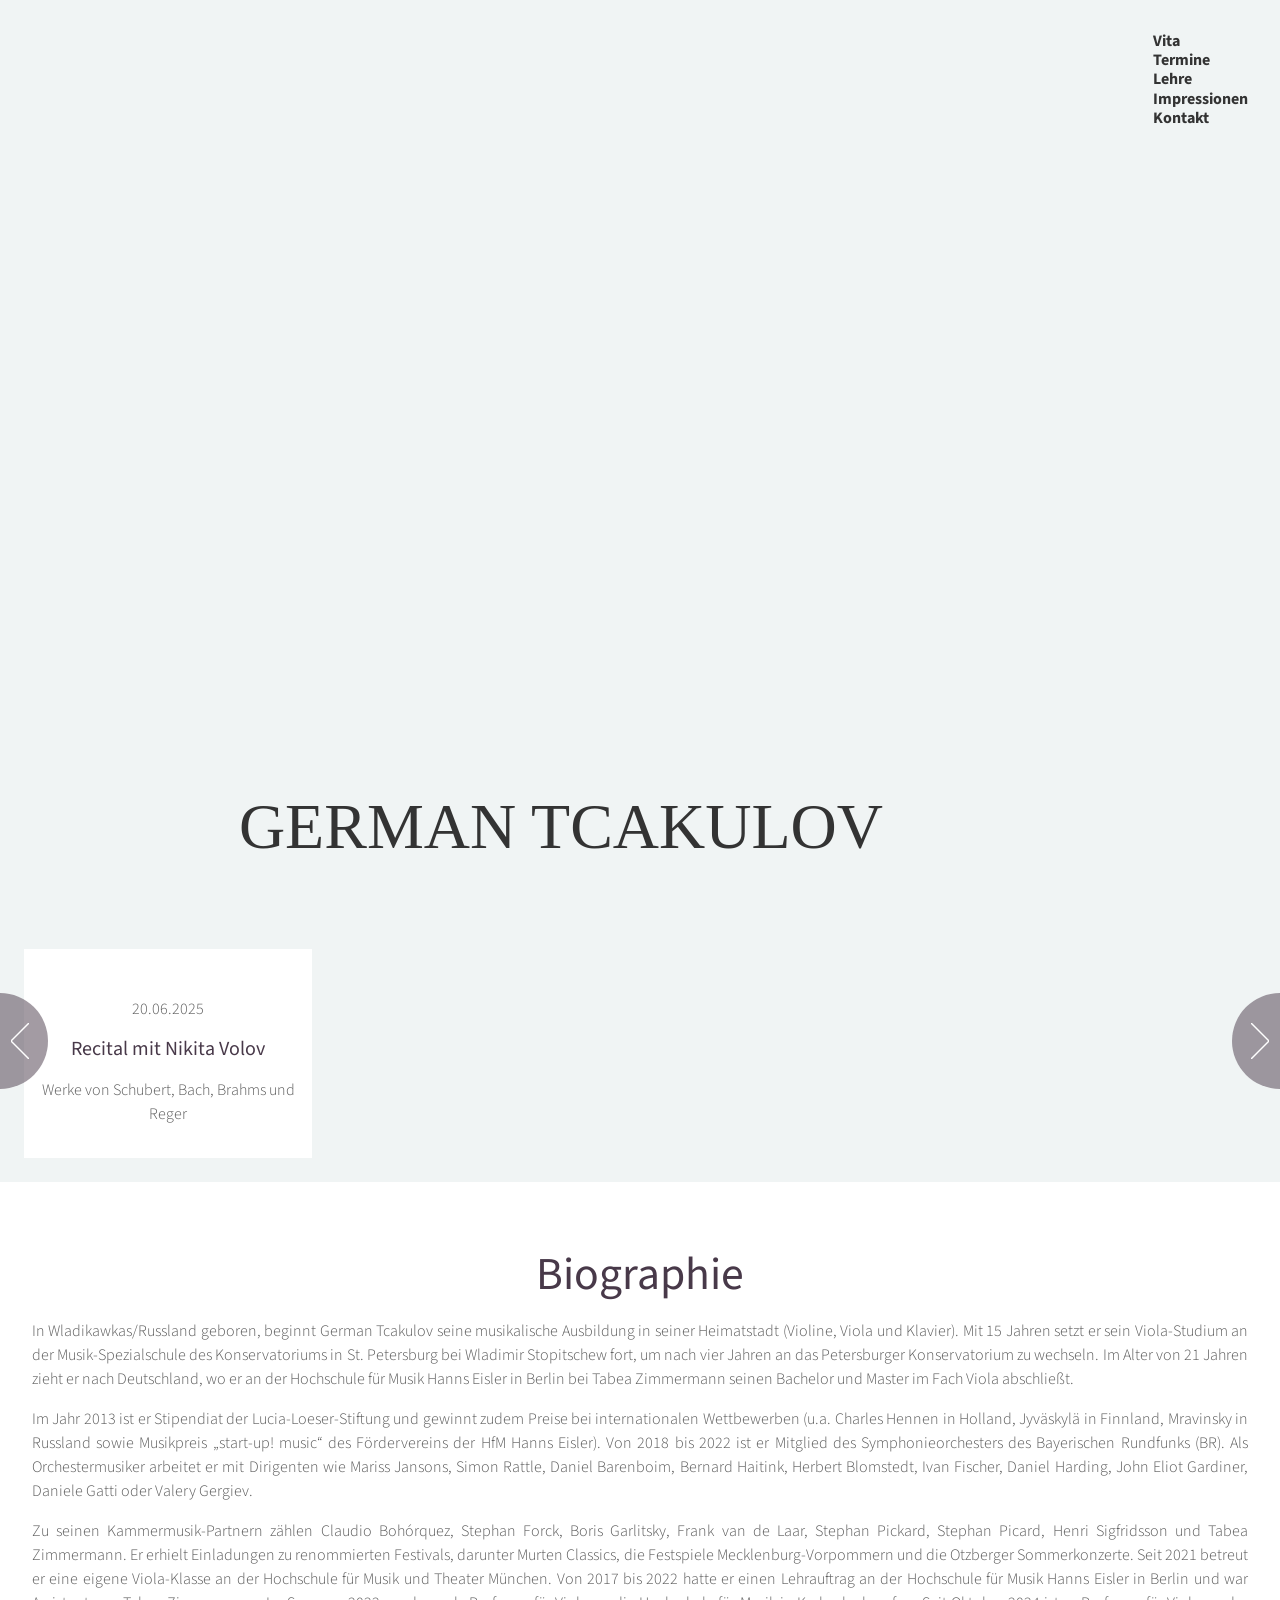
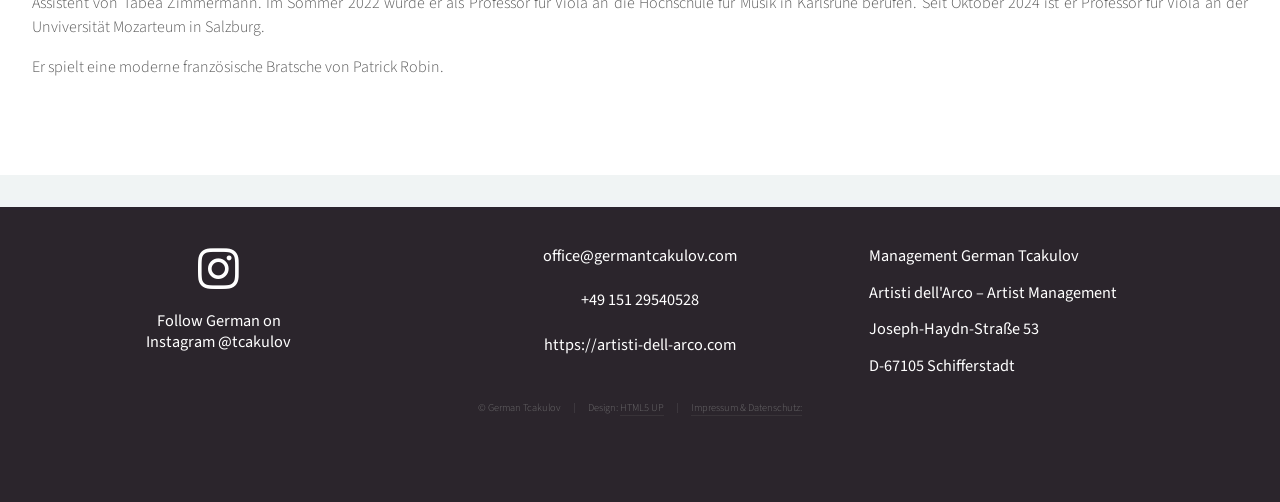
==== commit 98d5e531: "Website aktualisiert" ====
--- a/index.html
+++ b/index.html
@@ -31,7 +31,7 @@
 					<!-- Nav -->
 					<nav id="nav">
 						<ul>
-							<li><a href="VitaLena.html">Vita</a></li>
+							<li><a href="Vita.html">Vita</a></li>
 							<li><a href="Termine.html">Termine</a></li>
 							<!-- <li><a href="right-sidebar.html">Im Gespräch</a></li>-->
 							<li><a href="Lehre.html">Lehre</a></li>
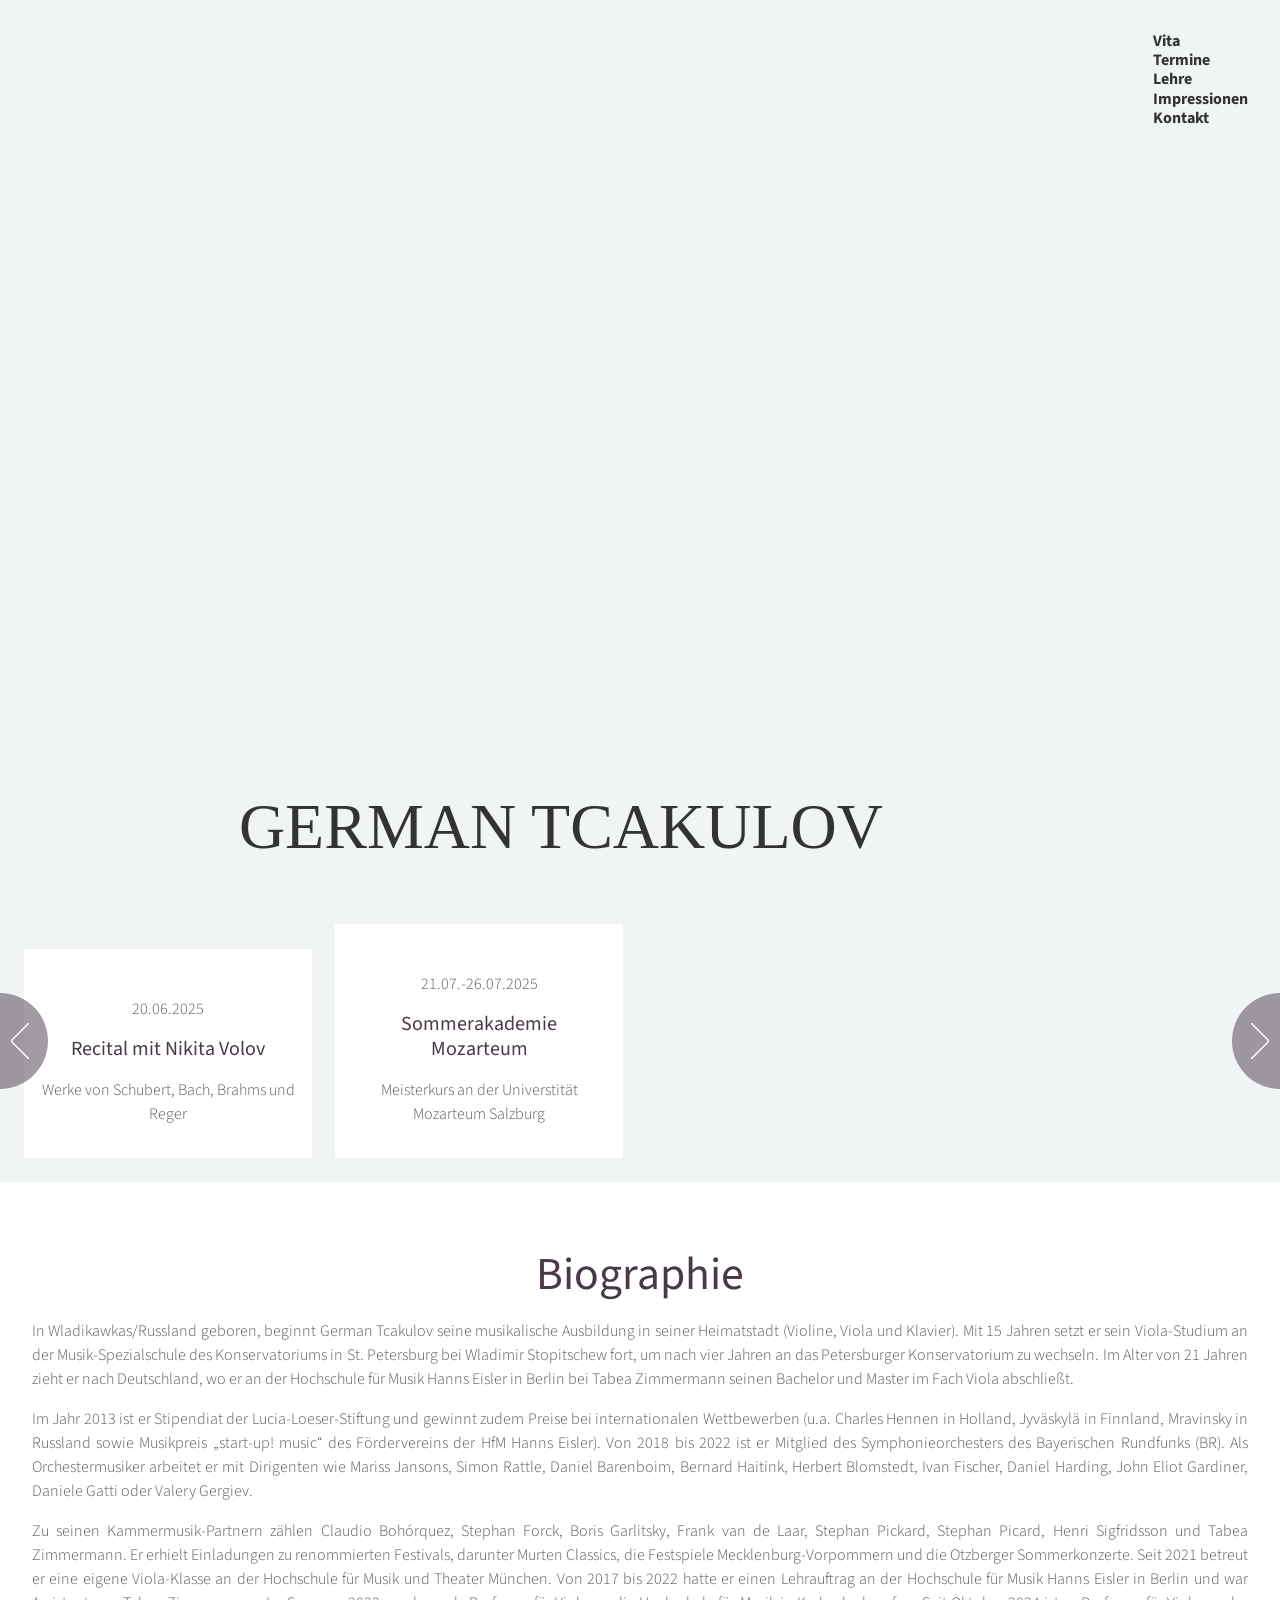
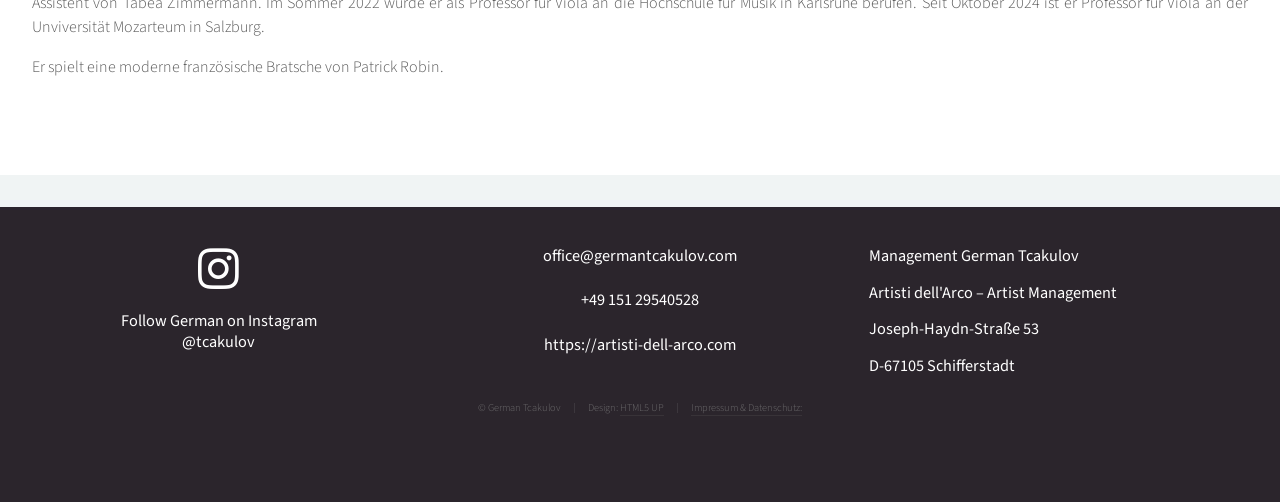
==== commit 28df6919: "Website aktualisiert" ====
--- a/index.html
+++ b/index.html
@@ -119,7 +119,7 @@
 					<article id="main" class="container special">
 						<a href="#" class="image featured"><img src="images/2.jpg" alt="" /></a>
 						<header>
-							<h2><a href="VitaLena.html">Biographie</a></h2>
+							<h2><a href="Vita.html">Biographie</a></h2>
 							
 						</header>
 						<p>
@@ -164,7 +164,7 @@
 												<ul class="divided">
 														<article class="post stub">
 															<header>
-																<h3><a href="#">Follow German on <br> Instagram @tcakulov </a></h3>
+																<h3><a href="#">Follow German on Instagram <br> @tcakulov </a></h3>
 															</header>
 														</article>
 												</ul>
--- a/assets/css/main.css
+++ b/assets/css/main.css
@@ -2212,7 +2212,7 @@
 
 	#header {
 		position: relative;
-		background-image: url("../../images/German Eins.jpg");
+		background-image: url("../../images/10.jpg");
 		background-size: cover;
 		background-position: center center;
 		background-attachment: fixed;
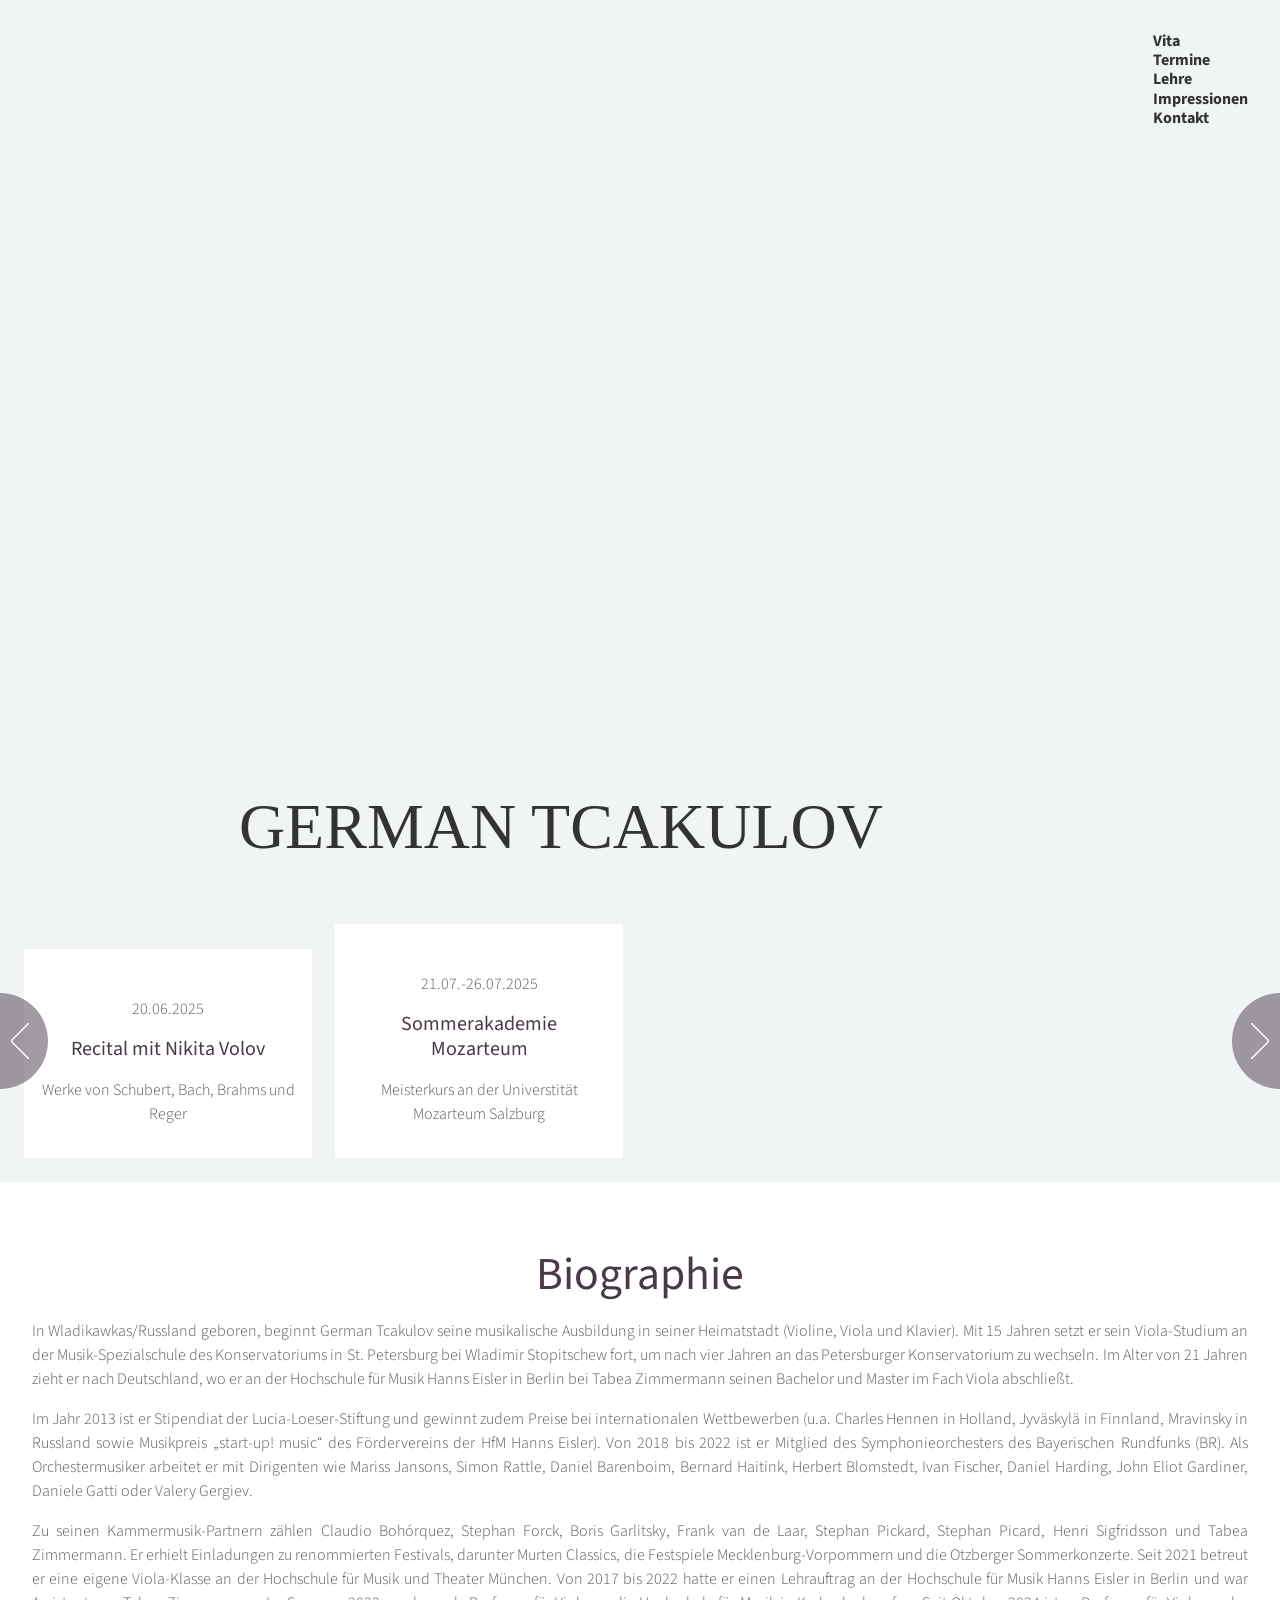
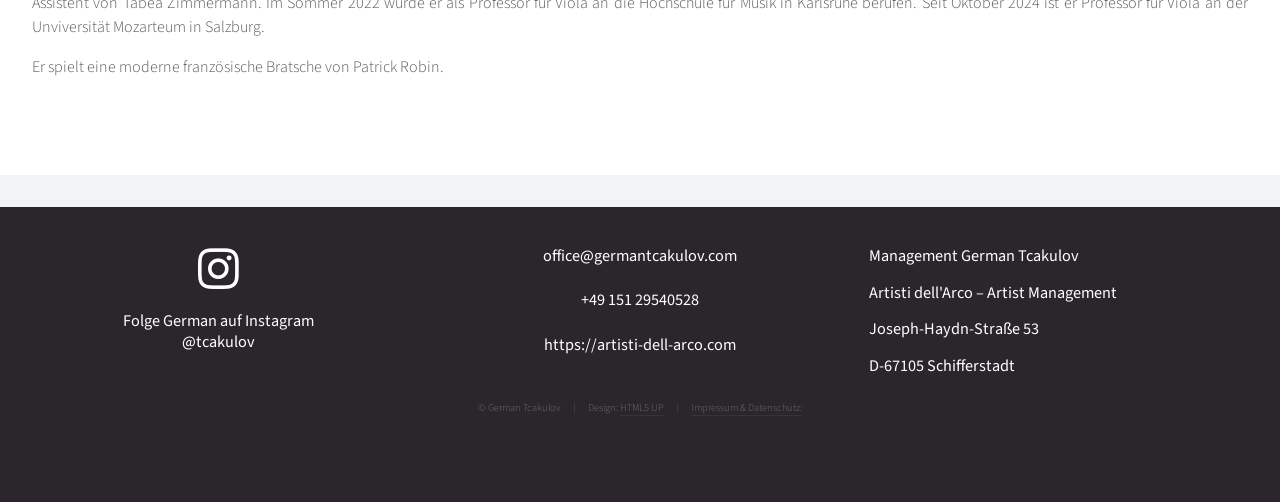
==== commit 02788bd1: "Website aktualisiert" ====
--- a/index.html
+++ b/index.html
@@ -6,7 +6,7 @@
 -->
 <html>
 	<head>
-		<title></title>
+		<title>German Tcakulov</title>
 		<meta charset="utf-8" />
 		<meta name="viewport" content="width=device-width, initial-scale=1, user-scalable=no" />
 		<link rel="stylesheet" href="assets/css/main.css" />
@@ -164,7 +164,7 @@
 												<ul class="divided">
 														<article class="post stub">
 															<header>
-																<h3><a href="#">Follow German on Instagram <br> @tcakulov </a></h3>
+																<h3><a href="https://www.instagram.com/tcakulov?igsh=MXVpNm4xYm8xZG0zMg==" target="_blank">Folge German auf Instagram <br> @tcakulov </a></h3>
 															</header>
 														</article>
 												</ul>
@@ -179,7 +179,7 @@
 															<header>
 															
 																<h3><a href="mailto:office@germantcakulov.com">office@germantcakulov.com </a></h3> <br>
-																<h3><a href="#">+49 151 29540528</a></h3> <br>
+																<h3>+49 151 29540528</h3> <br>
 																<h3><a href="https://artisti-dell-arco.com" target="_blank">https://artisti-dell-arco.com </a></h3> <br> <br>
 															</header>
 															
